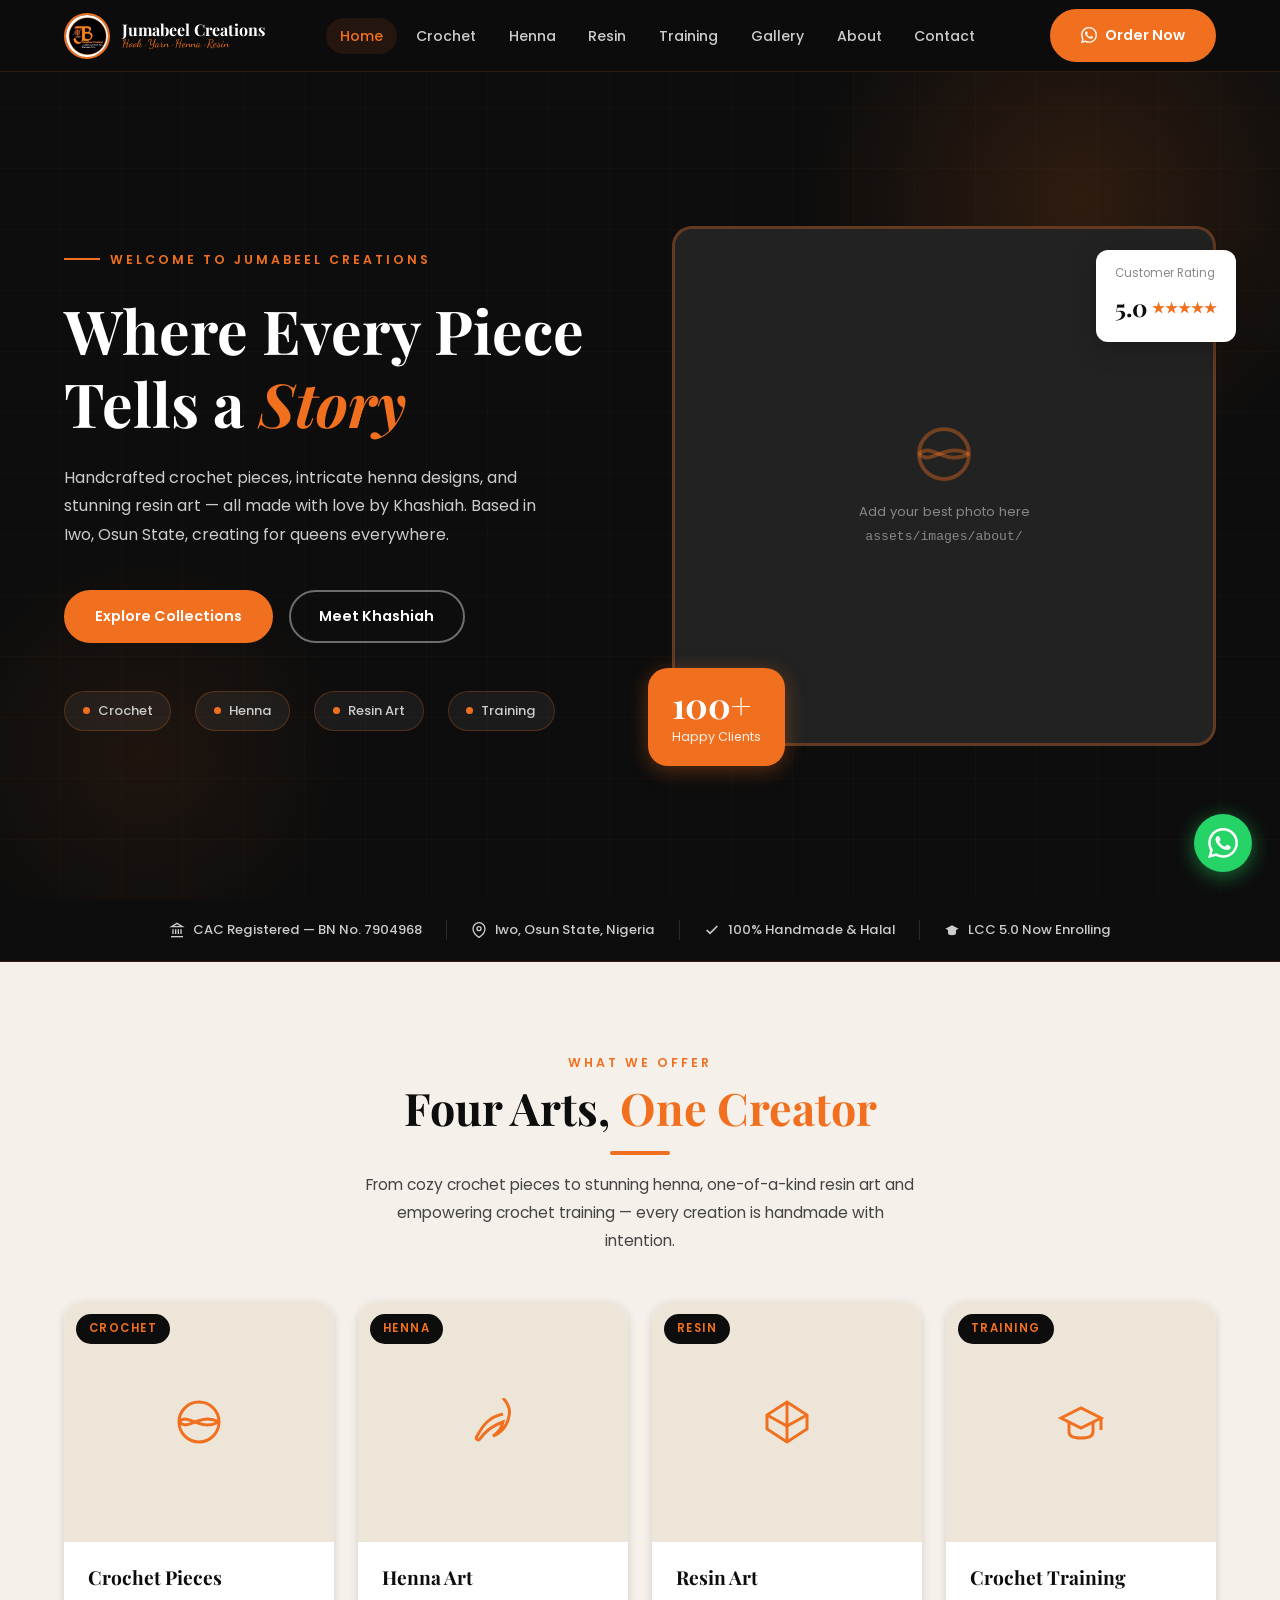
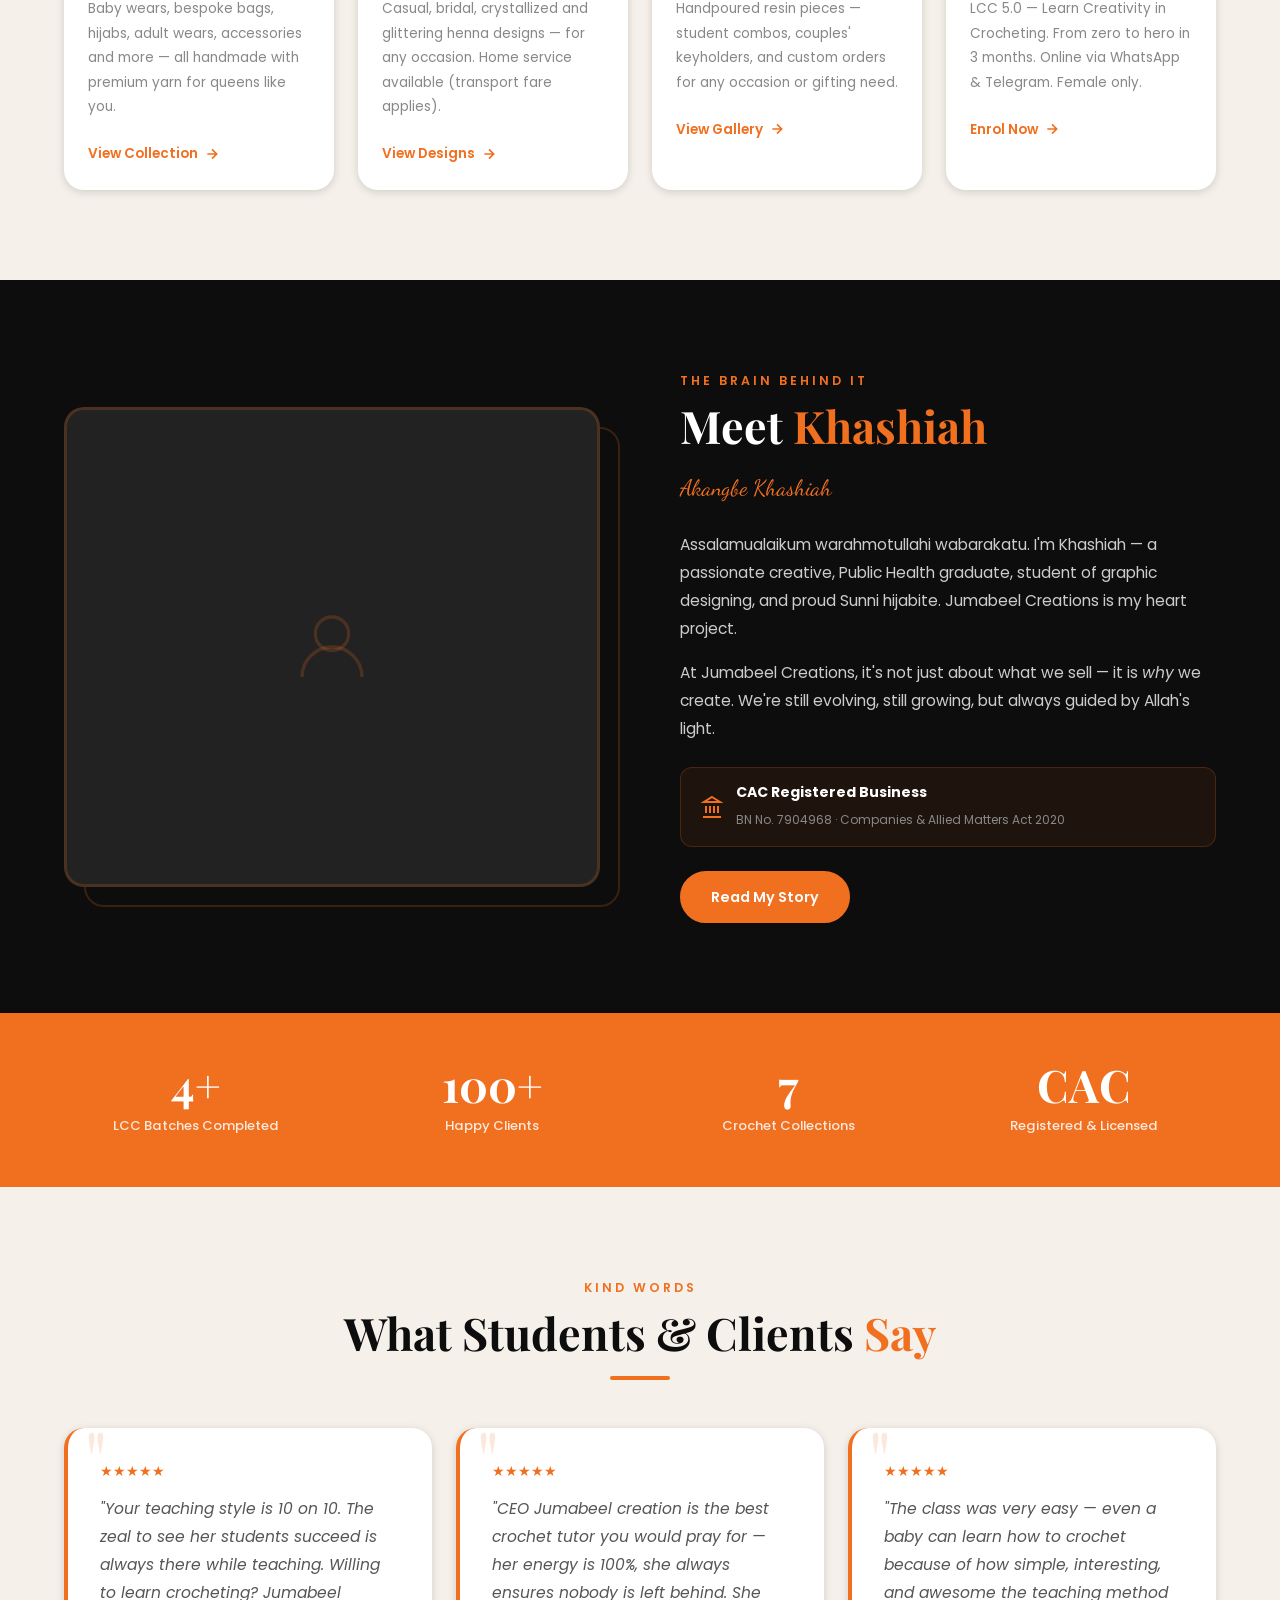
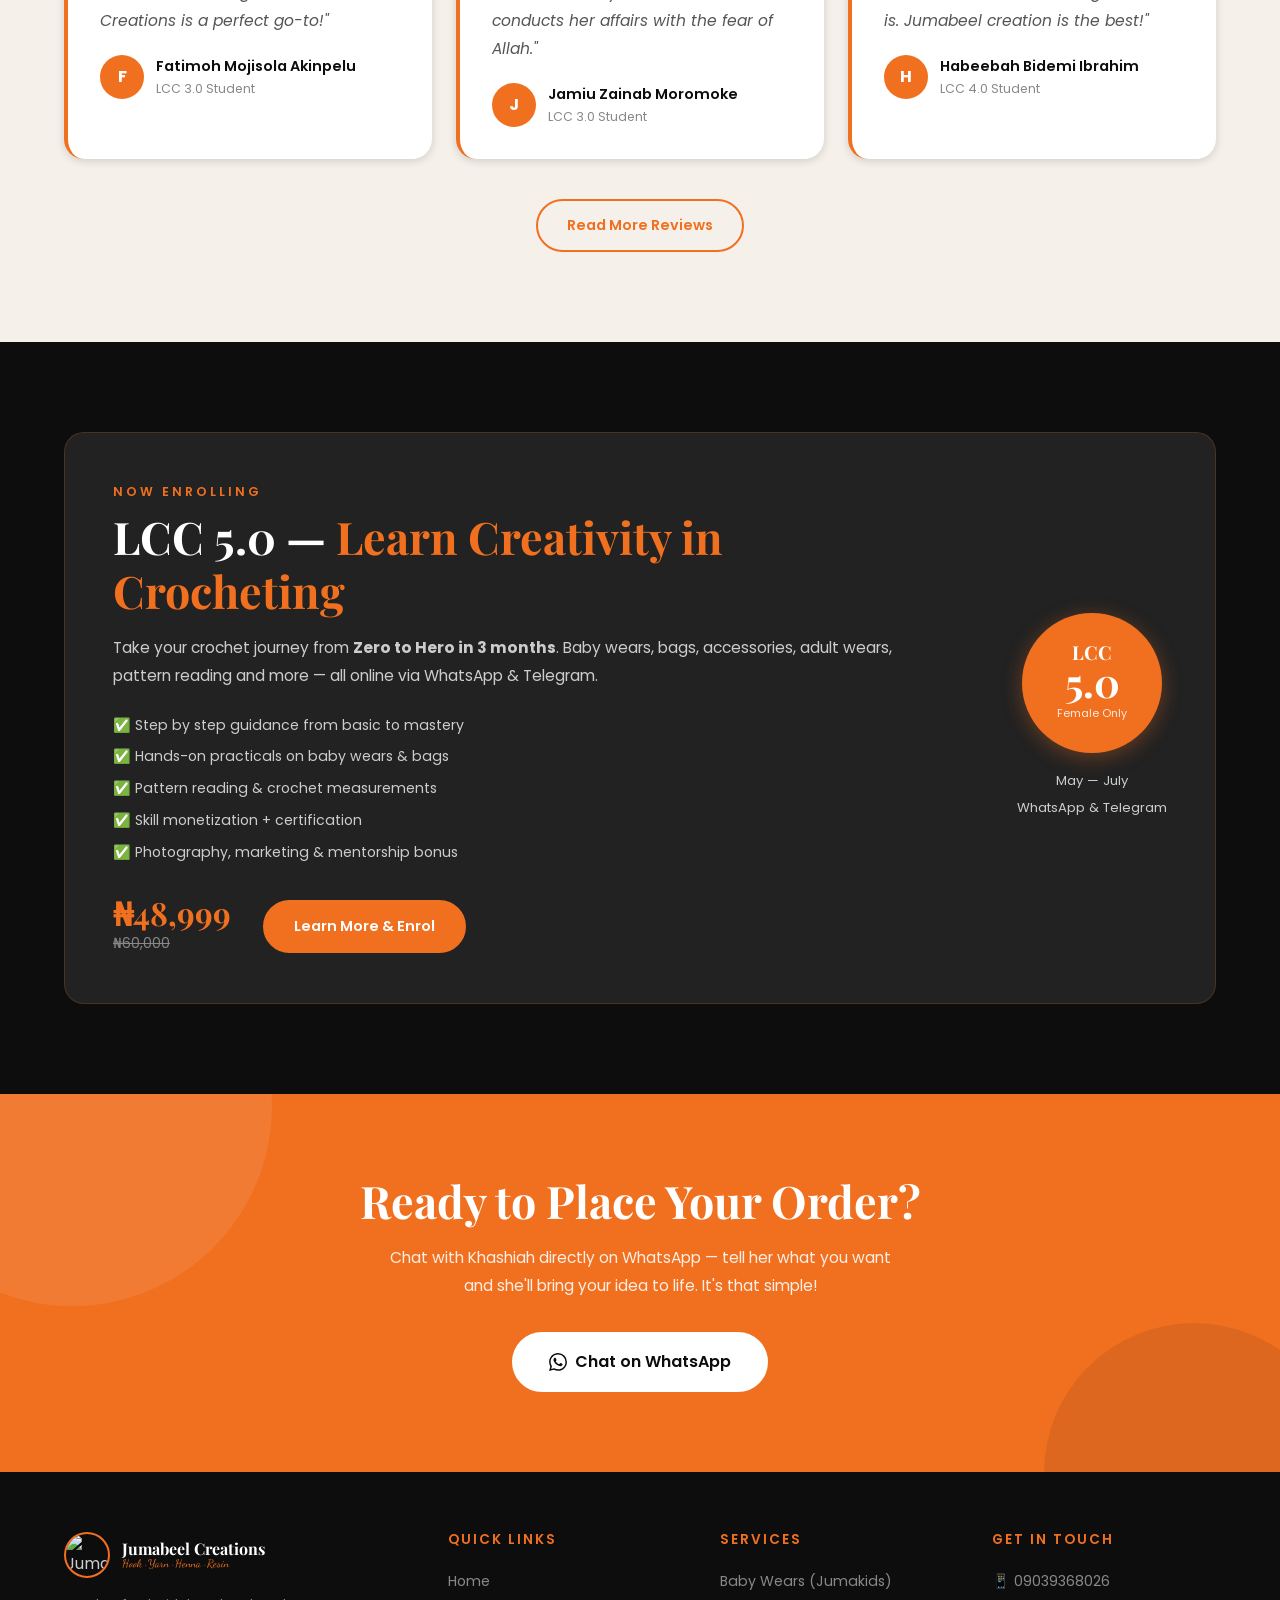
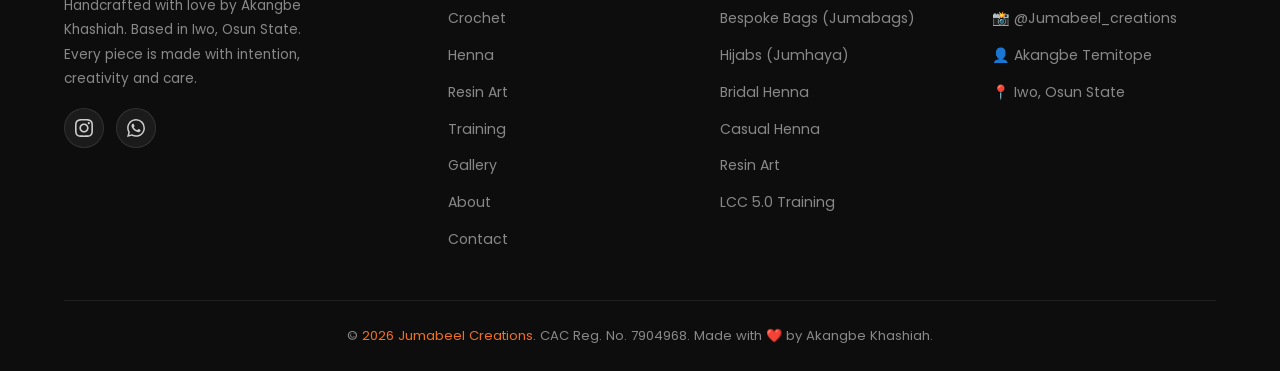
==== index.html @ 084023c6 "Add New Features" ====
<!DOCTYPE html>
<html lang="en">
<head>
  <meta charset="UTF-8" />
  <meta name="viewport" content="width=device-width, initial-scale=1.0" />
  <meta name="description" content="Jumabeel Creations — Handcrafted crochet, henna art and resin pieces by Akangbe Khashiah. Based in Iwo, Osun State. Order via WhatsApp." />
  <meta name="keywords" content="crochet Nigeria, henna Nigeria, resin art, Jumabeel Creations, handmade Nigeria, Iwo Osun" />
  <meta name="author" content="Akangbe Khashiah" />
  <meta property="og:title" content="Jumabeel Creations" />
  <meta property="og:description" content="Creativity with Hook, Yarn, Henna and Resin." />
  <meta property="og:image" content="assets/images/logo/logo.png" />
  <meta property="og:type" content="website" />
  <title>Jumabeel Creations | Hook, Yarn, Henna & Resin</title>
  <link rel="icon" type="image/png" href="assets/images/logo/logo.png" />
  <link rel="preconnect" href="https://fonts.googleapis.com" />
  <link rel="preconnect" href="https://fonts.gstatic.com" crossorigin />
  <link href="https://fonts.googleapis.com/css2?family=Playfair+Display:ital,wght@0,400;0,600;0,700;1,400&family=Poppins:wght@300;400;500;600&family=Dancing+Script:wght@600;700&display=swap" rel="stylesheet" />
  <link rel="stylesheet" href="css/style.css" />
  <link rel="stylesheet" href="css/home.css" />
</head>
<body>

  <!-- ===================== NAVBAR ===================== -->
  <nav class="navbar">
    <div class="container">
      <a href="index.html" class="nav-logo">
        <img src="assets/images/logo/jblogo.png" alt="Jumabeel Creations Logo" />
        <div class="nav-logo-text">
          <span class="brand-name">Jumabeel Creations</span>
          <span class="brand-tagline">Hook · Yarn · Henna · Resin</span>
        </div>
      </a>
      <ul class="nav-links">
        <li><a href="index.html" class="active">Home</a></li>
        <li><a href="crochet.html">Crochet</a></li>
        <li><a href="henna.html">Henna</a></li>
        <li><a href="resin.html">Resin</a></li>
        <li><a href="training.html">Training</a></li>
        <li><a href="gallery.html">Gallery</a></li>
        <li><a href="about.html">About</a></li>
        <li><a href="contact.html">Contact</a></li>
      </ul>
      <div class="nav-cta">
        <a href="contact.html" class="btn btn-primary">
          <svg width="16" height="16" viewBox="0 0 24 24" fill="currentColor"><path d="M17.472 14.382c-.297-.149-1.758-.867-2.03-.967-.273-.099-.471-.148-.67.15-.197.297-.767.966-.94 1.164-.173.199-.347.223-.644.075-.297-.15-1.255-.463-2.39-1.475-.883-.788-1.48-1.761-1.653-2.059-.173-.297-.018-.458.13-.606.134-.133.298-.347.446-.52.149-.174-.198-.298.298-.497.099-.198.05-.371-.025-.52-.075-.149-.669-1.612-.916-2.207-.242-.579-.487-.5-.669-.51-.173-.008-.371-.01-.57-.01-.198 0-.52.074-.792.372-.272.297-1.04 1.016-1.04 2.479 0 1.462 1.065 2.875 1.213 3.074.149.198 2.096 3.2 5.077 4.487.709.306 1.262.489 1.694.625.712.227 1.36.195 1.871.118.571-.085 1.758-.719 2.006-1.413.248-.694.248-1.289.173-1.413-.074-.124-.272-.198-.57-.347m-5.421 7.403h-.004a9.87 9.87 0 01-5.031-1.378l-.361-.214-3.741.982.998-3.648-.235-.374a9.86 9.86 0 01-1.51-5.26c.001-5.45 4.436-9.884 9.888-9.884 2.64 0 5.122 1.03 6.988 2.898a9.825 9.825 0 012.893 6.994c-.003 5.45-4.437 9.884-9.885 9.884m8.413-18.297A11.815 11.815 0 0012.05 0C5.495 0 .16 5.335.157 11.892c0 2.096.547 4.142 1.588 5.945L.057 24l6.305-1.654a11.882 11.882 0 005.683 1.448h.005c6.554 0 11.89-5.335 11.893-11.893a11.821 11.821 0 00-3.48-8.413z"/></svg>
          Order Now
        </a>
      </div>
      <button class="hamburger" aria-label="Toggle menu"><span></span><span></span><span></span></button>
    </div>
  </nav>

  <!-- Mobile Nav -->
  <div class="mobile-nav">
    <a href="index.html" class="active">Home</a>
    <a href="crochet.html">Crochet</a>
    <a href="henna.html">Henna</a>
    <a href="resin.html">Resin</a>
    <a href="training.html">Training</a>
    <a href="gallery.html">Gallery</a>
    <a href="about.html">About</a>
    <a href="contact.html">Contact</a>
    <a href="contact.html" class="btn btn-primary">Order Now</a>
  </div>

  <!-- ===================== HERO ===================== -->
  <section class="hero">
    <div class="hero-pattern"></div>
    <div class="container">
      <div class="hero-content">
        <div class="hero-eyebrow">
          <span class="line"></span>
          <span>Welcome to Jumabeel Creations</span>
        </div>
        <h1>Where Every Piece<br/>Tells a <span class="name-highlight">Story</span></h1>
        <p>Handcrafted crochet pieces, intricate henna designs, and stunning resin art — all made with love by Khashiah. Based in Iwo, Osun State, creating for queens everywhere.</p>
        <div class="hero-buttons">
          <a href="crochet.html" class="btn btn-primary">Explore Collections</a>
          <a href="about.html" class="btn btn-outline" style="color:#fff;border-color:rgba(255,255,255,0.4);">Meet Khashiah</a>
        </div>
        <div class="hero-services-row">
          <div class="hero-service-chip"><span class="dot"></span> Crochet</div>
          <div class="hero-service-chip"><span class="dot"></span> Henna</div>
          <div class="hero-service-chip"><span class="dot"></span> Resin Art</div>
          <div class="hero-service-chip"><span class="dot"></span> Training</div>
        </div>
      </div>
      <div class="hero-visual">
        <!-- Replace with: <img src="assets/images/about/khashiah.jpg" alt="Akangbe Khashiah" class="hero-img-main" /> -->
        <div class="hero-img-placeholder">
          <svg width="60" height="60" viewBox="0 0 24 24" fill="none" stroke="rgba(240,112,32,0.4)" stroke-width="1.5"><circle cx="12" cy="12" r="10"/><path d="M2 12c5-5 10 5 20 0"/><path d="M2 12c5 5 10-5 20 0"/></svg>
          <p>Add your best photo here<br/><code>assets/images/about/</code></p>
        </div>
        <div class="hero-badge-card">
          <div class="big-number">100+</div>
          <div class="label">Happy Clients</div>
        </div>
        <div class="hero-badge-card-2">
          <div class="rating">Customer Rating</div>
          <div class="rating-val">5.0 <span>★★★★★</span></div>
        </div>
      </div>
    </div>
  </section>

  <!-- ===================== TRUST BAR ===================== -->
  <div class="trust-bar">
    <div class="container">
      <div class="trust-items">
        <div class="trust-item">
          <svg width="16" height="16" viewBox="0 0 24 24" fill="none" stroke="currentColor" stroke-width="2"><line x1="3" y1="22" x2="21" y2="22"/><line x1="6" y1="18" x2="6" y2="11"/><line x1="10" y1="18" x2="10" y2="11"/><line x1="14" y1="18" x2="14" y2="11"/><line x1="18" y1="18" x2="18" y2="11"/><polygon points="12 2 20 7 4 7"/></svg>
          <span>CAC Registered — BN No. 7904968</span>
        </div>
        <div class="trust-divider"></div>
        <div class="trust-item">
          <svg width="16" height="16" viewBox="0 0 24 24" fill="none" stroke="currentColor" stroke-width="2"><path d="M21 10c0 7-9 13-9 13s-9-6-9-13a9 9 0 0118 0z"/><circle cx="12" cy="10" r="3"/></svg>
          <span>Iwo, Osun State, Nigeria</span>
        </div>
        <div class="trust-divider"></div>
        <div class="trust-item">
          <svg width="16" height="16" viewBox="0 0 24 24" fill="none" stroke="currentColor" stroke-width="2.5"><polyline points="20 6 9 17 4 12"/></svg>
          <span>100% Handmade & Halal</span>
        </div>
        <div class="trust-divider"></div>
        <div class="trust-item">
          <svg width="16" height="16" viewBox="0 0 24 24" fill="currentColor"><path d="M22 10v6M2 10l10-5 10 5-10 5z"/><path d="M6 12v5c0 2 2 3 6 3s6-1 6-3v-5"/></svg>
          <span>LCC 5.0 Now Enrolling</span>
        </div>
      </div>
    </div>
  </div>

  <!-- ===================== SERVICES OVERVIEW ===================== -->
  <section class="section services-section">
    <div class="container">
      <div class="section-heading centered" data-reveal>
        <span class="section-label">What We Offer</span>
        <h2>Four Arts, <span class="text-orange">One Creator</span></h2>
        <div class="divider centered"></div>
        <p>From cozy crochet pieces to stunning henna, one-of-a-kind resin art and empowering crochet training — every creation is handmade with intention.</p>
      </div>
      <div class="services-grid">

        <div class="service-card" data-reveal>
          <div class="service-card-img-wrap">
            <!-- <img src="assets/images/crochet/featured.jpg" alt="Crochet" class="service-card-img" /> -->
            <div class="service-card-img-placeholder"><svg width="48" height="48" viewBox="0 0 24 24" fill="none" stroke="#F07020" stroke-width="1.5"><circle cx="12" cy="12" r="10"/><path d="M2 12c5-5 10 5 20 0"/><path d="M2 12c5 5 10-5 20 0"/></svg></div>
            <span class="service-card-tag">Crochet</span>
          </div>
          <div class="service-card-body">
            <h3>Crochet Pieces</h3>
            <p>Baby wears, bespoke bags, hijabs, adult wears, accessories and more — all handmade with premium yarn for queens like you.</p>
            <a href="crochet.html" class="service-card-link">View Collection <svg width="16" height="16" viewBox="0 0 24 24" fill="none" stroke="currentColor" stroke-width="2.5"><path d="M5 12h14M12 5l7 7-7 7"/></svg></a>
          </div>
        </div>

        <div class="service-card" data-reveal>
          <div class="service-card-img-wrap">
            <!-- <img src="assets/images/henna/featured.jpg" alt="Henna" class="service-card-img" /> -->
            <div class="service-card-img-placeholder"><svg width="48" height="48" viewBox="0 0 24 24" fill="none" stroke="#F07020" stroke-width="1.5"><path d="M17 8C8 10 5.9 16.17 3.82 19.34a1 1 0 001.66 1.12C8 17 10.5 14.5 17 12c-.5 2.5-2 5-5 7 3-1 7-4 8-10 .5-2.5.5-5-3-9"/></svg></div>
            <span class="service-card-tag">Henna</span>
          </div>
          <div class="service-card-body">
            <h3>Henna Art</h3>
            <p>Casual, bridal, crystallized and glittering henna designs — for any occasion. Home service available (transport fare applies).</p>
            <a href="henna.html" class="service-card-link">View Designs <svg width="16" height="16" viewBox="0 0 24 24" fill="none" stroke="currentColor" stroke-width="2.5"><path d="M5 12h14M12 5l7 7-7 7"/></svg></a>
          </div>
        </div>

        <div class="service-card" data-reveal>
          <div class="service-card-img-wrap">
            <!-- <img src="assets/images/resin/featured.jpg" alt="Resin" class="service-card-img" /> -->
            <div class="service-card-img-placeholder"><svg width="48" height="48" viewBox="0 0 24 24" fill="none" stroke="#F07020" stroke-width="1.5"><polygon points="12 2 22 8.5 22 15.5 12 22 2 15.5 2 8.5 12 2"/><line x1="12" y1="22" x2="12" y2="2"/><polyline points="2 8.5 12 14 22 8.5"/></svg></div>
            <span class="service-card-tag">Resin</span>
          </div>
          <div class="service-card-body">
            <h3>Resin Art</h3>
            <p>Handpoured resin pieces — student combos, couples' keyholders, and custom orders for any occasion or gifting need.</p>
            <a href="resin.html" class="service-card-link">View Gallery <svg width="16" height="16" viewBox="0 0 24 24" fill="none" stroke="currentColor" stroke-width="2.5"><path d="M5 12h14M12 5l7 7-7 7"/></svg></a>
          </div>
        </div>

        <div class="service-card" data-reveal>
          <div class="service-card-img-wrap">
            <!-- <img src="assets/images/training/featured.jpg" alt="Training" class="service-card-img" /> -->
            <div class="service-card-img-placeholder"><svg width="48" height="48" viewBox="0 0 24 24" fill="none" stroke="#F07020" stroke-width="1.5"><path d="M22 10v6M2 10l10-5 10 5-10 5z"/><path d="M6 12v5c0 2 2 3 6 3s6-1 6-3v-5"/></svg></div>
            <span class="service-card-tag">Training</span>
          </div>
          <div class="service-card-body">
            <h3>Crochet Training</h3>
            <p>LCC 5.0 — Learn Creativity in Crocheting. From zero to hero in 3 months. Online via WhatsApp & Telegram. Female only.</p>
            <a href="training.html" class="service-card-link">Enrol Now <svg width="16" height="16" viewBox="0 0 24 24" fill="none" stroke="currentColor" stroke-width="2.5"><path d="M5 12h14M12 5l7 7-7 7"/></svg></a>
          </div>
        </div>

      </div>
    </div>
  </section>

  <!-- ===================== ABOUT TEASER ===================== -->
  <section class="section about-teaser">
    <div class="container">
      <div class="about-teaser-img-wrap" data-reveal>
        <!-- <img src="assets/images/about/khashiah.jpg" alt="Akangbe Khashiah" class="about-teaser-img" /> -->
        <div class="about-teaser-img-placeholder"><svg width="80" height="80" viewBox="0 0 24 24" fill="none" stroke="rgba(240,112,32,0.2)" stroke-width="1"><circle cx="12" cy="8" r="5"/><path d="M3 21a9 9 0 0118 0"/></svg></div>
      </div>
      <div class="about-teaser-content" data-reveal>
        <span class="section-label">The Brain Behind It</span>
        <h2>Meet <span>Khashiah</span></h2>
        <span class="accent">Akangbe Khashiah</span>
        <p>Assalamualaikum warahmotullahi wabarakatu. I'm Khashiah — a passionate creative, Public Health graduate, student of graphic designing, and proud Sunni hijabite. Jumabeel Creations is my heart project.</p>
        <p>At Jumabeel Creations, it's not just about what we sell — it is <em>why</em> we create. We're still evolving, still growing, but always guided by Allah's light.</p>
        <div class="about-cac-badge">
          <svg width="24" height="24" viewBox="0 0 24 24" fill="none" stroke="#F07020" stroke-width="2"><line x1="3" y1="22" x2="21" y2="22"/><line x1="6" y1="18" x2="6" y2="11"/><line x1="10" y1="18" x2="10" y2="11"/><line x1="14" y1="18" x2="14" y2="11"/><line x1="18" y1="18" x2="18" y2="11"/><polygon points="12 2 20 7 4 7"/></svg>
          <div>
            <strong>CAC Registered Business</strong>
            <span>BN No. 7904968 · Companies & Allied Matters Act 2020</span>
          </div>
        </div>
        <a href="about.html" class="btn btn-primary" style="margin-top:1.5rem;">Read My Story</a>
      </div>
    </div>
  </section>

  <!-- ===================== STATS STRIP ===================== -->
  <section class="stats-strip">
    <div class="container">
      <div class="stats-grid">
        <div class="stat-item" data-reveal>
          <span class="stat-big">4+</span>
          <span class="stat-desc">LCC Batches Completed</span>
        </div>
        <div class="stat-item" data-reveal>
          <span class="stat-big">100+</span>
          <span class="stat-desc">Happy Clients</span>
        </div>
        <div class="stat-item" data-reveal>
          <span class="stat-big">7</span>
          <span class="stat-desc">Crochet Collections</span>
        </div>
        <div class="stat-item" data-reveal>
          <span class="stat-big">CAC</span>
          <span class="stat-desc">Registered & Licensed</span>
        </div>
      </div>
    </div>
  </section>

  <!-- ===================== TESTIMONIALS ===================== -->
  <section class="section testimonials-section">
    <div class="container">
      <div class="section-heading centered" data-reveal>
        <span class="section-label">Kind Words</span>
        <h2>What Students & Clients <span class="text-orange">Say</span></h2>
        <div class="divider centered"></div>
      </div>
      <div class="testimonials-grid">

        <div class="testimonial-card" data-reveal>
          <div class="stars">★★★★★</div>
          <p>"Your teaching style is 10 on 10. The zeal to see her students succeed is always there while teaching. Willing to learn crocheting? Jumabeel Creations is a perfect go-to!"</p>
          <div class="testimonial-author">
            <div class="avatar">F</div>
            <div>
              <div class="name">Fatimoh Mojisola Akinpelu</div>
              <div class="location">LCC 3.0 Student</div>
            </div>
          </div>
        </div>

        <div class="testimonial-card" data-reveal>
          <div class="stars">★★★★★</div>
          <p>"CEO Jumabeel creation is the best crochet tutor you would pray for — her energy is 100%, she always ensures nobody is left behind. She conducts her affairs with the fear of Allah."</p>
          <div class="testimonial-author">
            <div class="avatar">J</div>
            <div>
              <div class="name">Jamiu Zainab Moromoke</div>
              <div class="location">LCC 3.0 Student</div>
            </div>
          </div>
        </div>

        <div class="testimonial-card" data-reveal>
          <div class="stars">★★★★★</div>
          <p>"The class was very easy — even a baby can learn how to crochet because of how simple, interesting, and awesome the teaching method is. Jumabeel creation is the best!"</p>
          <div class="testimonial-author">
            <div class="avatar">H</div>
            <div>
              <div class="name">Habeebah Bidemi Ibrahim</div>
              <div class="location">LCC 4.0 Student</div>
            </div>
          </div>
        </div>

      </div>
      <div style="text-align:center; margin-top:2.5rem;">
        <a href="training.html" class="btn btn-outline">Read More Reviews</a>
      </div>
    </div>
  </section>

  <!-- ===================== LCC ENROL TEASER ===================== -->
  <section class="section lcc-teaser">
    <div class="container">
      <div class="lcc-teaser-inner" data-reveal>
        <div class="lcc-teaser-content">
          <span class="section-label">Now Enrolling</span>
          <h2>LCC 5.0 — <span>Learn Creativity in Crocheting</span></h2>
          <p>Take your crochet journey from <strong>Zero to Hero in 3 months</strong>. Baby wears, bags, accessories, adult wears, pattern reading and more — all online via WhatsApp & Telegram.</p>
          <ul class="lcc-perks">
            <li>✅ Step by step guidance from basic to mastery</li>
            <li>✅ Hands-on practicals on baby wears & bags</li>
            <li>✅ Pattern reading & crochet measurements</li>
            <li>✅ Skill monetization + certification</li>
            <li>✅ Photography, marketing & mentorship bonus</li>
          </ul>
          <div class="lcc-price-row">
            <div class="lcc-price">
              <span class="price-current">₦48,999</span>
              <span class="price-original">₦60,000</span>
            </div>
            <a href="training.html" class="btn btn-primary">Learn More & Enrol</a>
          </div>
        </div>
        <div class="lcc-teaser-badge">
          <div class="lcc-badge-circle">
            <span class="lcc-batch">LCC</span>
            <span class="lcc-num">5.0</span>
            <span class="lcc-sub">Female Only</span>
          </div>
          <p>May — July</p>
          <p>WhatsApp & Telegram</p>
        </div>
      </div>
    </div>
  </section>

  <!-- ===================== CTA BANNER ===================== -->
  <section class="cta-banner">
    <div class="container">
      <h2>Ready to Place Your Order?</h2>
      <p>Chat with Khashiah directly on WhatsApp — tell her what you want and she'll bring your idea to life. It's that simple!</p>
      <a href="https://wa.me/2349039368026?text=Hi%20Jumabeel%20Creations!%20I'd%20like%20to%20place%20an%20order." target="_blank" class="btn btn-white">
        <svg width="18" height="18" viewBox="0 0 24 24" fill="currentColor"><path d="M17.472 14.382c-.297-.149-1.758-.867-2.03-.967-.273-.099-.471-.148-.67.15-.197.297-.767.966-.94 1.164-.173.199-.347.223-.644.075-.297-.15-1.255-.463-2.39-1.475-.883-.788-1.48-1.761-1.653-2.059-.173-.297-.018-.458.13-.606.134-.133.298-.347.446-.52.149-.174.198-.298.298-.497.099-.198.05-.371-.025-.52-.075-.149-.669-1.612-.916-2.207-.242-.579-.487-.5-.669-.51-.173-.008-.371-.01-.57-.01-.198 0-.52.074-.792.372-.272.297-1.04 1.016-1.04 2.479 0 1.462 1.065 2.875 1.213 3.074.149.198 2.096 3.2 5.077 4.487.709.306 1.262.489 1.694.625.712.227 1.36.195 1.871.118.571-.085 1.758-.719 2.006-1.413.248-.694.248-1.289.173-1.413-.074-.124-.272-.198-.57-.347m-5.421 7.403h-.004a9.87 9.87 0 01-5.031-1.378l-.361-.214-3.741.982.998-3.648-.235-.374a9.86 9.86 0 01-1.51-5.26c.001-5.45 4.436-9.884 9.888-9.884 2.64 0 5.122 1.03 6.988 2.898a9.825 9.825 0 012.893 6.994c-.003 5.45-4.437 9.884-9.885 9.884m8.413-18.297A11.815 11.815 0 0012.05 0C5.495 0 .16 5.335.157 11.892c0 2.096.547 4.142 1.588 5.945L.057 24l6.305-1.654a11.882 11.882 0 005.683 1.448h.005c6.554 0 11.89-5.335 11.893-11.893a11.821 11.821 0 00-3.48-8.413z"/></svg>
        Chat on WhatsApp
      </a>
    </div>
  </section>

  <!-- ===================== FOOTER ===================== -->
  <footer class="footer">
    <div class="container">
      <div class="footer-grid">
        <div class="footer-brand">
          <a href="index.html" class="nav-logo">
            <img src="assets/images/logo/logo.png" alt="Jumabeel Creations" />
            <div class="nav-logo-text">
              <span class="brand-name">Jumabeel Creations</span>
              <span class="brand-tagline">Hook · Yarn · Henna · Resin</span>
            </div>
          </a>
          <p>Handcrafted with love by Akangbe Khashiah. Based in Iwo, Osun State. Every piece is made with intention, creativity and care.</p>
          <div class="footer-social" style="margin-top:1rem;">
            <a href="https://instagram.com/Jumabeel_creations" class="social-icon" title="Instagram" target="_blank">
              <svg width="18" height="18" viewBox="0 0 24 24" fill="currentColor"><path d="M12 2.163c3.204 0 3.584.012 4.85.07 3.252.148 4.771 1.691 4.919 4.919.058 1.265.069 1.645.069 4.849 0 3.205-.012 3.584-.069 4.849-.149 3.225-1.664 4.771-4.919 4.919-1.266.058-1.644.07-4.85.07-3.204 0-3.584-.012-4.849-.07-3.26-.149-4.771-1.699-4.919-4.92-.058-1.265-.07-1.644-.07-4.849 0-3.204.013-3.583.07-4.849.149-3.227 1.664-4.771 4.919-4.919 1.266-.057 1.645-.069 4.849-.069zm0-2.163c-3.259 0-3.667.014-4.947.072-4.358.2-6.78 2.618-6.98 6.98-.059 1.281-.073 1.689-.073 4.948 0 3.259.014 3.668.072 4.948.2 4.358 2.618 6.78 6.98 6.98 1.281.058 1.689.072 4.948.072 3.259 0 3.668-.014 4.948-.072 4.354-.2 6.782-2.618 6.979-6.98.059-1.28.073-1.689.073-4.948 0-3.259-.014-3.667-.072-4.947-.196-4.354-2.617-6.78-6.979-6.98-1.281-.059-1.69-.073-4.949-.073zm0 5.838c-3.403 0-6.162 2.759-6.162 6.162s2.759 6.163 6.162 6.163 6.162-2.759 6.162-6.163c0-3.403-2.759-6.162-6.162-6.162zm0 10.162c-2.209 0-4-1.79-4-4 0-2.209 1.791-4 4-4s4 1.791 4 4c0 2.21-1.791 4-4 4zm6.406-11.845c-.796 0-1.441.645-1.441 1.44s.645 1.44 1.441 1.44c.795 0 1.439-.645 1.439-1.44s-.644-1.44-1.439-1.44z"/></svg>
            </a>
            <a href="https://wa.me/2349039368026" class="social-icon" title="WhatsApp" target="_blank">
              <svg width="18" height="18" viewBox="0 0 24 24" fill="currentColor"><path d="M17.472 14.382c-.297-.149-1.758-.867-2.03-.967-.273-.099-.471-.148-.67.15-.197.297-.767.966-.94 1.164-.173.199-.347.223-.644.075-.297-.15-1.255-.463-2.39-1.475-.883-.788-1.48-1.761-1.653-2.059-.173-.297-.018-.458.13-.606.134-.133.298-.347.446-.52.149-.174.198-.298.298-.497.099-.198.05-.371-.025-.52-.075-.149-.669-1.612-.916-2.207-.242-.579-.487-.5-.669-.51-.173-.008-.371-.01-.57-.01-.198 0-.52.074-.792.372-.272.297-1.04 1.016-1.04 2.479 0 1.462 1.065 2.875 1.213 3.074.149.198 2.096 3.2 5.077 4.487.709.306 1.262.489 1.694.625.712.227 1.36.195 1.871.118.571-.085 1.758-.719 2.006-1.413.248-.694.248-1.289.173-1.413-.074-.124-.272-.198-.57-.347m-5.421 7.403h-.004a9.87 9.87 0 01-5.031-1.378l-.361-.214-3.741.982.998-3.648-.235-.374a9.86 9.86 0 01-1.51-5.26c.001-5.45 4.436-9.884 9.888-9.884 2.64 0 5.122 1.03 6.988 2.898a9.825 9.825 0 012.893 6.994c-.003 5.45-4.437 9.884-9.885 9.884m8.413-18.297A11.815 11.815 0 0012.05 0C5.495 0 .16 5.335.157 11.892c0 2.096.547 4.142 1.588 5.945L.057 24l6.305-1.654a11.882 11.882 0 005.683 1.448h.005c6.554 0 11.89-5.335 11.893-11.893a11.821 11.821 0 00-3.48-8.413z"/></svg>
            </a>
          </div>
        </div>
        <div class="footer-col">
          <h4>Quick Links</h4>
          <ul>
            <li><a href="index.html">Home</a></li>
            <li><a href="crochet.html">Crochet</a></li>
            <li><a href="henna.html">Henna</a></li>
            <li><a href="resin.html">Resin Art</a></li>
            <li><a href="training.html">Training</a></li>
            <li><a href="gallery.html">Gallery</a></li>
            <li><a href="about.html">About</a></li>
            <li><a href="contact.html">Contact</a></li>
          </ul>
        </div>
        <div class="footer-col">
          <h4>Services</h4>
          <ul>
            <li><a href="crochet.html">Baby Wears (Jumakids)</a></li>
            <li><a href="crochet.html">Bespoke Bags (Jumabags)</a></li>
            <li><a href="crochet.html">Hijabs (Jumhaya)</a></li>
            <li><a href="henna.html">Bridal Henna</a></li>
            <li><a href="henna.html">Casual Henna</a></li>
            <li><a href="resin.html">Resin Art</a></li>
            <li><a href="training.html">LCC 5.0 Training</a></li>
          </ul>
        </div>
        <div class="footer-col">
          <h4>Get In Touch</h4>
          <ul>
            <li><a href="https://wa.me/2349039368026" target="_blank">📱 09039368026</a></li>
            <li><a href="https://instagram.com/Jumabeel_creations" target="_blank">📸 @Jumabeel_creations</a></li>
            <li><a href="https://facebook.com" target="_blank">👤 Akangbe Temitope</a></li>
            <li><a href="#">📍 Iwo, Osun State</a></li>
          </ul>
        </div>
      </div>
      <div class="footer-bottom">
        &copy; <span class="footer-year"></span> <span>Jumabeel Creations</span>. CAC Reg. No. 7904968. Made with ❤️ by Akangbe Khashiah.
      </div>
    </div>
  </footer>

  <div class="whatsapp-float" title="Chat with us on WhatsApp">
    <svg viewBox="0 0 24 24"><path d="M17.472 14.382c-.297-.149-1.758-.867-2.03-.967-.273-.099-.471-.148-.67.15-.197.297-.767.966-.94 1.164-.173.199-.347.223-.644.075-.297-.15-1.255-.463-2.39-1.475-.883-.788-1.48-1.761-1.653-2.059-.173-.297-.018-.458.13-.606.134-.133.298-.347.446-.52.149-.174.198-.298.298-.497.099-.198.05-.371-.025-.52-.075-.149-.669-1.612-.916-2.207-.242-.579-.487-.5-.669-.51-.173-.008-.371-.01-.57-.01-.198 0-.52.074-.792.372-.272.297-1.04 1.016-1.04 2.479 0 1.462 1.065 2.875 1.213 3.074.149.198 2.096 3.2 5.077 4.487.709.306 1.262.489 1.694.625.712.227 1.36.195 1.871.118.571-.085 1.758-.719 2.006-1.413.248-.694.248-1.289.173-1.413-.074-.124-.272-.198-.57-.347m-5.421 7.403h-.004a9.87 9.87 0 01-5.031-1.378l-.361-.214-3.741.982.998-3.648-.235-.374a9.86 9.86 0 01-1.51-5.26c.001-5.45 4.436-9.884 9.888-9.884 2.64 0 5.122 1.03 6.988 2.898a9.825 9.825 0 012.893 6.994c-.003 5.45-4.437 9.884-9.885 9.884m8.413-18.297A11.815 11.815 0 0012.05 0C5.495 0 .16 5.335.157 11.892c0 2.096.547 4.142 1.588 5.945L.057 24l6.305-1.654a11.882 11.882 0 005.683 1.448h.005c6.554 0 11.89-5.335 11.893-11.893a11.821 11.821 0 00-3.48-8.413z"/></svg>
  </div>
  <button class="scroll-top" title="Back to top">&#8679;</button>
  <script src="js/main.js"></script>
</body>
</html>
---- css/style.css ----
/* ============================================
   JUMABEEL CREATIONS — Global Stylesheet
   style.css
   Colors: Orange #F07020 | Black #0D0D0D | White #FFFFFF | Cream #F5F0EA
   Fonts: Playfair Display | Poppins | Dancing Script
============================================ */

/* ---------- Google Fonts Import ---------- */
@import url('https://fonts.googleapis.com/css2?family=Playfair+Display:ital,wght@0,400;0,600;0,700;1,400&family=Poppins:wght@300;400;500;600&family=Dancing+Script:wght@600;700&display=swap');

/* ---------- CSS Variables (Brand Tokens) ---------- */
:root {
  --orange:       #F07020;
  --orange-dark:  #C85A10;
  --orange-light: #FF9050;
  --black:        #0D0D0D;
  --black-soft:   #1A1A1A;
  --black-card:   #222222;
  --white:        #FFFFFF;
  --cream:        #F5F0EA;
  --cream-dark:   #EDE5D8;
  --gray:         #888888;
  --gray-light:   #CCCCCC;

  --font-heading:  'Playfair Display', Georgia, serif;
  --font-body:     'Poppins', sans-serif;
  --font-accent:   'Dancing Script', cursive;

  --radius:        12px;
  --radius-lg:     20px;
  --radius-full:   999px;

  --shadow-sm:     0 2px 8px rgba(0,0,0,0.15);
  --shadow-md:     0 6px 24px rgba(0,0,0,0.25);
  --shadow-orange: 0 4px 20px rgba(240,112,32,0.35);

  --transition:    all 0.3s ease;
  --nav-height:    72px;
}

/* ---------- Reset & Base ---------- */
*, *::before, *::after {
  margin: 0;
  padding: 0;
  box-sizing: border-box;
}

html {
  scroll-behavior: smooth;
  font-size: 16px;
}

body {
  font-family: var(--font-body);
  background-color: var(--cream);
  color: var(--black);
  line-height: 1.7;
  overflow-x: hidden;
}

img {
  max-width: 100%;
  display: block;
}

a {
  text-decoration: none;
  color: inherit;
  transition: var(--transition);
}

ul { list-style: none; }

/* ---------- Typography ---------- */
h1, h2, h3, h4 {
  font-family: var(--font-heading);
  line-height: 1.2;
  color: var(--black);
}

h1 { font-size: clamp(2.2rem, 5vw, 3.8rem); }
h2 { font-size: clamp(1.8rem, 3.5vw, 2.8rem); }
h3 { font-size: clamp(1.2rem, 2.5vw, 1.6rem); }
h4 { font-size: 1.1rem; }

p {
  font-size: 0.97rem;
  color: #444;
  line-height: 1.8;
}

.accent-text {
  font-family: var(--font-accent);
  color: var(--orange);
}

.section-label {
  font-family: var(--font-body);
  font-size: 0.78rem;
  font-weight: 600;
  letter-spacing: 3px;
  text-transform: uppercase;
  color: var(--orange);
  margin-bottom: 0.5rem;
  display: block;
}

/* ---------- Layout Utilities ---------- */
.container {
  width: 90%;
  max-width: 1200px;
  margin: 0 auto;
}

.section {
  padding: 90px 0;
}

.section-dark {
  background-color: var(--black);
  color: var(--white);
}

.section-dark h2,
.section-dark h3,
.section-dark p {
  color: var(--white);
}

.section-dark p {
  color: var(--gray-light);
}

.section-cream {
  background-color: var(--cream);
}

.section-white {
  background-color: var(--white);
}

.text-center { text-align: center; }
.text-orange { color: var(--orange); }

.grid-2 {
  display: grid;
  grid-template-columns: repeat(2, 1fr);
  gap: 2rem;
}

.grid-3 {
  display: grid;
  grid-template-columns: repeat(3, 1fr);
  gap: 2rem;
}

.grid-4 {
  display: grid;
  grid-template-columns: repeat(4, 1fr);
  gap: 1.5rem;
}

.flex {
  display: flex;
  align-items: center;
}

.flex-between {
  display: flex;
  align-items: center;
  justify-content: space-between;
}

.gap-1 { gap: 1rem; }
.gap-2 { gap: 2rem; }

/* ---------- Buttons ---------- */
.btn {
  display: inline-flex;
  align-items: center;
  gap: 0.5rem;
  padding: 0.75rem 1.8rem;
  border-radius: var(--radius-full);
  font-family: var(--font-body);
  font-size: 0.9rem;
  font-weight: 600;
  cursor: pointer;
  border: 2px solid transparent;
  transition: var(--transition);
  white-space: nowrap;
}

.btn-primary {
  background-color: var(--orange);
  color: var(--white);
  border-color: var(--orange);
}

.btn-primary:hover {
  background-color: var(--orange-dark);
  border-color: var(--orange-dark);
  box-shadow: var(--shadow-orange);
  transform: translateY(-2px);
}

.btn-outline {
  background-color: transparent;
  color: var(--orange);
  border-color: var(--orange);
}

.btn-outline:hover {
  background-color: var(--orange);
  color: var(--white);
  transform: translateY(-2px);
}

.btn-white {
  background-color: var(--white);
  color: var(--black);
  border-color: var(--white);
}

.btn-white:hover {
  background-color: var(--orange);
  color: var(--white);
  border-color: var(--orange);
  transform: translateY(-2px);
}

.btn-whatsapp {
  background-color: #25D366;
  color: var(--white);
  border-color: #25D366;
}

.btn-whatsapp:hover {
  background-color: #1ebe5d;
  transform: translateY(-2px);
  box-shadow: 0 4px 16px rgba(37,211,102,0.4);
}

/* ---------- Section Heading Block ---------- */
.section-heading {
  margin-bottom: 3rem;
}

.section-heading.centered {
  text-align: center;
}

.section-heading h2 span {
  color: var(--orange);
}

.section-heading p {
  margin-top: 0.75rem;
  max-width: 560px;
}

.section-heading.centered p {
  margin: 0.75rem auto 0;
}

/* ---------- Divider ---------- */
.divider {
  width: 60px;
  height: 4px;
  background: var(--orange);
  border-radius: var(--radius-full);
  margin: 1rem 0;
}

.divider.centered {
  margin: 1rem auto;
}

/* ---------- Cards ---------- */
.card {
  background: var(--white);
  border-radius: var(--radius-lg);
  overflow: hidden;
  box-shadow: var(--shadow-sm);
  transition: var(--transition);
}

.card:hover {
  transform: translateY(-6px);
  box-shadow: var(--shadow-md);
}

.card-dark {
  background: var(--black-card);
  color: var(--white);
}

.card-img {
  width: 100%;
  height: 260px;
  object-fit: cover;
  transition: var(--transition);
}

.card:hover .card-img {
  transform: scale(1.04);
}

.card-img-wrap {
  overflow: hidden;
}

.card-body {
  padding: 1.25rem 1.5rem 1.5rem;
}

.card-body h3 {
  margin-bottom: 0.4rem;
  font-size: 1.1rem;
}

.card-body p {
  font-size: 0.85rem;
  color: var(--gray);
  margin-bottom: 1rem;
}

.card-price {
  font-family: var(--font-body);
  font-weight: 700;
  color: var(--orange);
  font-size: 1rem;
  margin-bottom: 1rem;
  display: block;
}

/* ---------- NAVBAR ---------- */
.navbar {
  position: fixed;
  top: 0;
  left: 0;
  right: 0;
  z-index: 1000;
  height: var(--nav-height);
  background: rgba(13, 13, 13, 0.96);
  backdrop-filter: blur(12px);
  -webkit-backdrop-filter: blur(12px);
  border-bottom: 1px solid rgba(240,112,32,0.15);
  transition: var(--transition);
}

.navbar .container {
  height: 100%;
  display: flex;
  align-items: center;
  justify-content: space-between;
}

.nav-logo {
  display: flex;
  align-items: center;
  gap: 0.75rem;
}

.nav-logo img {
  height: 46px;
  width: 46px;
  border-radius: 50%;
  object-fit: cover;
  border: 2px solid var(--orange);
}

.nav-logo-text {
  display: flex;
  flex-direction: column;
  line-height: 1.1;
}

.nav-logo-text .brand-name {
  font-family: var(--font-heading);
  font-size: 1rem;
  font-weight: 700;
  color: var(--white);
}

.nav-logo-text .brand-tagline {
  font-family: var(--font-accent);
  font-size: 0.7rem;
  color: var(--orange);
}

.nav-links {
  display: flex;
  align-items: center;
  gap: 0.25rem;
}

.nav-links a {
  color: var(--gray-light);
  font-size: 0.88rem;
  font-weight: 500;
  padding: 0.5rem 0.9rem;
  border-radius: var(--radius-full);
  transition: var(--transition);
  position: relative;
}

.nav-links a:hover,
.nav-links a.active {
  color: var(--orange);
  background: rgba(240,112,32,0.1);
}

.nav-cta {
  display: flex;
  align-items: center;
  gap: 0.75rem;
}

/* Hamburger */
.hamburger {
  display: none;
  flex-direction: column;
  justify-content: center;
  gap: 5px;
  cursor: pointer;
  padding: 8px;
  border: none;
  background: none;
}

.hamburger span {
  display: block;
  width: 24px;
  height: 2px;
  background: var(--white);
  border-radius: 2px;
  transition: var(--transition);
}

.hamburger.open span:nth-child(1) {
  transform: translateY(7px) rotate(45deg);
}
.hamburger.open span:nth-child(2) {
  opacity: 0;
}
.hamburger.open span:nth-child(3) {
  transform: translateY(-7px) rotate(-45deg);
}

/* Mobile Nav */
.mobile-nav {
  display: none;
  position: fixed;
  top: var(--nav-height);
  left: 0;
  right: 0;
  background: var(--black);
  border-bottom: 2px solid var(--orange);
  padding: 1.5rem;
  z-index: 999;
  flex-direction: column;
  gap: 0.5rem;
  animation: slideDown 0.3s ease;
}

.mobile-nav.open {
  display: flex;
}

.mobile-nav a {
  color: var(--gray-light);
  font-size: 1rem;
  font-weight: 500;
  padding: 0.75rem 1rem;
  border-radius: var(--radius);
  transition: var(--transition);
}

.mobile-nav a:hover,
.mobile-nav a.active {
  color: var(--orange);
  background: rgba(240,112,32,0.1);
}

.mobile-nav .btn {
  margin-top: 0.5rem;
  justify-content: center;
  width: 100%;
}

@keyframes slideDown {
  from { opacity: 0; transform: translateY(-10px); }
  to   { opacity: 1; transform: translateY(0); }
}

/* ---------- FOOTER ---------- */
.footer {
  background-color: var(--black);
  color: var(--gray-light);
  padding: 60px 0 0;
}

.footer-grid {
  display: grid;
  grid-template-columns: 1.5fr 1fr 1fr 1fr;
  gap: 3rem;
  padding-bottom: 3rem;
  border-bottom: 1px solid rgba(255,255,255,0.08);
}

.footer-brand .nav-logo {
  margin-bottom: 1rem;
}

.footer-brand p {
  font-size: 0.85rem;
  color: var(--gray);
  line-height: 1.8;
  max-width: 260px;
}

.footer-col h4 {
  font-family: var(--font-body);
  font-size: 0.85rem;
  font-weight: 600;
  letter-spacing: 2px;
  text-transform: uppercase;
  color: var(--orange);
  margin-bottom: 1.2rem;
}

.footer-col ul {
  display: flex;
  flex-direction: column;
  gap: 0.6rem;
}

.footer-col ul a {
  color: var(--gray);
  font-size: 0.88rem;
  transition: var(--transition);
}

.footer-col ul a:hover {
  color: var(--orange);
  padding-left: 4px;
}

.footer-social {
  display: flex;
  gap: 0.75rem;
  margin-top: 0.5rem;
}

.social-icon {
  width: 40px;
  height: 40px;
  border-radius: 50%;
  background: rgba(255,255,255,0.06);
  border: 1px solid rgba(255,255,255,0.1);
  display: flex;
  align-items: center;
  justify-content: center;
  font-size: 1rem;
  color: var(--gray-light);
  transition: var(--transition);
  cursor: pointer;
}

.social-icon:hover {
  background: var(--orange);
  border-color: var(--orange);
  color: var(--white);
  transform: translateY(-3px);
}

.footer-bottom {
  padding: 1.5rem 0;
  text-align: center;
  font-size: 0.82rem;
  color: var(--gray);
}

.footer-bottom span {
  color: var(--orange);
}

/* ---------- Page Hero (reused across pages) ---------- */
.page-hero {
  background: var(--black);
  padding: 140px 0 80px;
  text-align: center;
  position: relative;
  overflow: hidden;
}

.page-hero::before {
  content: '';
  position: absolute;
  top: -40%;
  left: -10%;
  width: 500px;
  height: 500px;
  background: radial-gradient(circle, rgba(240,112,32,0.12) 0%, transparent 70%);
  pointer-events: none;
}

.page-hero::after {
  content: '';
  position: absolute;
  bottom: -20%;
  right: -5%;
  width: 350px;
  height: 350px;
  background: radial-gradient(circle, rgba(240,112,32,0.08) 0%, transparent 70%);
  pointer-events: none;
}

.page-hero h1 {
  color: var(--white);
}

.page-hero h1 span {
  color: var(--orange);
}

.page-hero p {
  color: var(--gray-light);
  max-width: 520px;
  margin: 1rem auto 0;
}

/* ---------- Floating WhatsApp Button ---------- */
.whatsapp-float {
  position: fixed;
  bottom: 28px;
  right: 28px;
  z-index: 998;
  width: 58px;
  height: 58px;
  background: #25D366;
  border-radius: 50%;
  display: flex;
  align-items: center;
  justify-content: center;
  box-shadow: 0 4px 20px rgba(37,211,102,0.5);
  cursor: pointer;
  transition: var(--transition);
  animation: pulse-green 2.5s infinite;
}

.whatsapp-float:hover {
  transform: scale(1.1);
  box-shadow: 0 6px 28px rgba(37,211,102,0.65);
}

.whatsapp-float svg {
  width: 30px;
  height: 30px;
  fill: white;
}

@keyframes pulse-green {
  0%, 100% { box-shadow: 0 4px 20px rgba(37,211,102,0.5); }
  50%       { box-shadow: 0 4px 32px rgba(37,211,102,0.8); }
}

/* ---------- Scroll to Top ---------- */
.scroll-top {
  position: fixed;
  bottom: 28px;
  left: 28px;
  z-index: 998;
  width: 44px;
  height: 44px;
  background: var(--orange);
  border-radius: 50%;
  display: none;
  align-items: center;
  justify-content: center;
  cursor: pointer;
  transition: var(--transition);
  box-shadow: var(--shadow-orange);
  border: none;
  color: white;
  font-size: 1.2rem;
}

.scroll-top.visible {
  display: flex;
}

.scroll-top:hover {
  background: var(--orange-dark);
  transform: translateY(-3px);
}

/* ---------- Badge ---------- */
.badge {
  display: inline-block;
  padding: 0.25rem 0.8rem;
  border-radius: var(--radius-full);
  font-size: 0.72rem;
  font-weight: 600;
  letter-spacing: 1px;
  text-transform: uppercase;
}

.badge-orange {
  background: rgba(240,112,32,0.15);
  color: var(--orange);
}

.badge-black {
  background: var(--black);
  color: var(--white);
}

/* ---------- Filter Tabs ---------- */
.filter-tabs {
  display: flex;
  flex-wrap: wrap;
  gap: 0.6rem;
  margin-bottom: 2.5rem;
  justify-content: center;
}

.filter-tab {
  padding: 0.5rem 1.4rem;
  border-radius: var(--radius-full);
  border: 2px solid var(--gray-light);
  background: transparent;
  font-family: var(--font-body);
  font-size: 0.85rem;
  font-weight: 500;
  color: var(--gray);
  cursor: pointer;
  transition: var(--transition);
}

.filter-tab:hover,
.filter-tab.active {
  border-color: var(--orange);
  background: var(--orange);
  color: var(--white);
}

/* ---------- Testimonial Card ---------- */
.testimonial-card {
  background: var(--white);
  border-radius: var(--radius-lg);
  padding: 2rem;
  box-shadow: var(--shadow-sm);
  position: relative;
  border-left: 4px solid var(--orange);
}

.testimonial-card::before {
  content: '"';
  font-family: var(--font-heading);
  font-size: 5rem;
  color: var(--orange);
  opacity: 0.15;
  position: absolute;
  top: -10px;
  left: 16px;
  line-height: 1;
}

.testimonial-card p {
  font-style: italic;
  color: #555;
  margin-bottom: 1.2rem;
  line-height: 1.8;
}

.testimonial-author {
  display: flex;
  align-items: center;
  gap: 0.75rem;
}

.testimonial-author .avatar {
  width: 44px;
  height: 44px;
  border-radius: 50%;
  background: var(--orange);
  display: flex;
  align-items: center;
  justify-content: center;
  font-weight: 700;
  color: white;
  font-size: 1rem;
  flex-shrink: 0;
}

.testimonial-author .name {
  font-weight: 600;
  font-size: 0.9rem;
  color: var(--black);
}

.testimonial-author .location {
  font-size: 0.78rem;
  color: var(--gray);
}

/* ---------- Stars ---------- */
.stars {
  color: var(--orange);
  font-size: 0.85rem;
  margin-bottom: 0.75rem;
}

/* ---------- Animations ---------- */
@keyframes fadeUp {
  from { opacity: 0; transform: translateY(30px); }
  to   { opacity: 1; transform: translateY(0); }
}

@keyframes fadeIn {
  from { opacity: 0; }
  to   { opacity: 1; }
}

@keyframes scaleIn {
  from { opacity: 0; transform: scale(0.92); }
  to   { opacity: 1; transform: scale(1); }
}

.animate-fadeup {
  animation: fadeUp 0.7s ease both;
}

.animate-fadein {
  animation: fadeIn 0.6s ease both;
}

/* ---------- Responsive ---------- */
@media (max-width: 1024px) {
  .grid-4 {
    grid-template-columns: repeat(2, 1fr);
  }

  .footer-grid {
    grid-template-columns: 1fr 1fr;
    gap: 2rem;
  }
}

@media (max-width: 768px) {
  .section {
    padding: 60px 0;
  }

  .grid-2,
  .grid-3 {
    grid-template-columns: 1fr;
  }

  .grid-4 {
    grid-template-columns: repeat(2, 1fr);
  }

  .nav-links,
  .nav-cta {
    display: none;
  }

  .hamburger {
    display: flex;
  }

  .footer-grid {
    grid-template-columns: 1fr;
    gap: 2rem;
  }

  .footer-brand p {
    max-width: 100%;
  }
}

@media (max-width: 480px) {
  .grid-4 {
    grid-template-columns: 1fr;
  }

  .container {
    width: 94%;
  }

  .btn {
    padding: 0.65rem 1.4rem;
    font-size: 0.85rem;
  }

  .whatsapp-float {
    bottom: 20px;
    right: 20px;
    width: 50px;
    height: 50px;
  }
}

/* ============================================
   GLOBAL FIX: btn-order button — consistent everywhere
============================================ */
.btn-order {
  display: inline-flex !important;
  align-items: center !important;
  gap: 0.45rem !important;
  padding: 0.65rem 1.4rem !important;
  background: var(--orange) !important;
  color: var(--white) !important;
  border-radius: var(--radius-full) !important;
  font-family: var(--font-body) !important;
  font-size: 0.85rem !important;
  font-weight: 600 !important;
  border: none !important;
  cursor: pointer !important;
  transition: var(--transition) !important;
  white-space: nowrap !important;
  justify-content: center !important;
  text-decoration: none !important;
}
.btn-order:hover {
  background: var(--orange-dark) !important;
  transform: translateY(-2px) !important;
  box-shadow: var(--shadow-orange) !important;
}
.btn-order svg,
.btn-order img {
  width: 14px !important;
  height: 14px !important;
  fill: white !important;
  flex-shrink: 0 !important;
  display: inline-block !important;
}
/* Full width variant inside price cards */
.price-card .btn-order {
  width: 100% !important;
  margin-top: 1.2rem !important;
}
---- css/home.css ----
/* ============================================
   JUMABEEL CREATIONS — Home Page Styles
   home.css
============================================ */

/* ---------- HERO SECTION ---------- */
.hero {
  min-height: 100vh;
  background-color: var(--black);
  display: flex;
  align-items: center;
  position: relative;
  overflow: hidden;
  padding-top: var(--nav-height);
}

/* Decorative background blobs */
.hero::before {
  content: '';
  position: absolute;
  top: -100px;
  right: -100px;
  width: 600px;
  height: 600px;
  background: radial-gradient(circle, rgba(240,112,32,0.15) 0%, transparent 65%);
  pointer-events: none;
}

.hero::after {
  content: '';
  position: absolute;
  bottom: -80px;
  left: -80px;
  width: 450px;
  height: 450px;
  background: radial-gradient(circle, rgba(240,112,32,0.08) 0%, transparent 65%);
  pointer-events: none;
}

/* Decorative pattern grid */
.hero-pattern {
  position: absolute;
  inset: 0;
  background-image:
    repeating-linear-gradient(
      0deg,
      transparent,
      transparent 60px,
      rgba(240,112,32,0.03) 60px,
      rgba(240,112,32,0.03) 61px
    ),
    repeating-linear-gradient(
      90deg,
      transparent,
      transparent 60px,
      rgba(240,112,32,0.03) 60px,
      rgba(240,112,32,0.03) 61px
    );
  pointer-events: none;
}

.hero .container {
  display: grid;
  grid-template-columns: 1fr 1fr;
  gap: 4rem;
  align-items: center;
  position: relative;
  z-index: 1;
  padding: 80px 0;
}

/* Hero Text Side */
.hero-content {
  animation: fadeUp 0.9s ease both;
}

.hero-eyebrow {
  display: inline-flex;
  align-items: center;
  gap: 0.6rem;
  margin-bottom: 1.5rem;
}

.hero-eyebrow .line {
  width: 36px;
  height: 2px;
  background: var(--orange);
}

.hero-eyebrow span {
  font-size: 0.78rem;
  font-weight: 600;
  letter-spacing: 3px;
  text-transform: uppercase;
  color: var(--orange);
}

.hero-content h1 {
  color: var(--white);
  margin-bottom: 1.5rem;
}

.hero-content h1 .name-highlight {
  color: var(--orange);
  font-style: italic;
}

.hero-content p {
  color: var(--gray-light);
  font-size: 1rem;
  max-width: 480px;
  margin-bottom: 2.5rem;
}

.hero-buttons {
  display: flex;
  flex-wrap: wrap;
  gap: 1rem;
  margin-bottom: 3rem;
}

.hero-services-row {
  display: flex;
  gap: 1.5rem;
  flex-wrap: wrap;
}

.hero-service-chip {
  display: flex;
  align-items: center;
  gap: 0.5rem;
  padding: 0.5rem 1.1rem;
  border-radius: var(--radius-full);
  background: rgba(255,255,255,0.06);
  border: 1px solid rgba(240,112,32,0.25);
  color: var(--gray-light);
  font-size: 0.82rem;
  font-weight: 500;
}

.hero-service-chip .dot {
  width: 7px;
  height: 7px;
  border-radius: 50%;
  background: var(--orange);
}

/* Hero Visual Side */
.hero-visual {
  position: relative;
  animation: fadeUp 0.9s ease 0.2s both;
}

.hero-img-main {
  width: 100%;
  height: 520px;
  object-fit: cover;
  border-radius: var(--radius-lg);
  border: 3px solid rgba(240,112,32,0.3);
}

.hero-img-placeholder {
  width: 100%;
  height: 520px;
  border-radius: var(--radius-lg);
  border: 3px solid rgba(240,112,32,0.3);
  background: var(--black-card);
  display: flex;
  flex-direction: column;
  align-items: center;
  justify-content: center;
  gap: 1rem;
  color: var(--gray);
  font-size: 0.9rem;
}

.hero-img-placeholder .placeholder-icon {
  font-size: 3rem;
  opacity: 0.4;
}

.hero-img-placeholder p {
  color: var(--gray);
  text-align: center;
  font-size: 0.82rem;
}

/* Floating card on hero image */
.hero-badge-card {
  position: absolute;
  bottom: -20px;
  left: -24px;
  background: var(--orange);
  border-radius: var(--radius-lg);
  padding: 1.2rem 1.5rem;
  color: white;
  box-shadow: var(--shadow-orange);
  animation: fadeUp 0.9s ease 0.5s both;
}

.hero-badge-card .big-number {
  font-family: var(--font-heading);
  font-size: 2.2rem;
  font-weight: 700;
  line-height: 1;
}

.hero-badge-card .label {
  font-size: 0.78rem;
  opacity: 0.9;
  margin-top: 0.2rem;
}

.hero-badge-card-2 {
  position: absolute;
  top: 24px;
  right: -20px;
  background: var(--white);
  border-radius: var(--radius);
  padding: 0.9rem 1.2rem;
  box-shadow: var(--shadow-md);
  animation: fadeUp 0.9s ease 0.4s both;
}

.hero-badge-card-2 .rating {
  font-size: 0.72rem;
  color: var(--gray);
  margin-bottom: 0.2rem;
}

.hero-badge-card-2 .rating-val {
  font-family: var(--font-heading);
  font-size: 1.5rem;
  font-weight: 700;
  color: var(--black);
  display: flex;
  align-items: center;
  gap: 0.3rem;
}

.hero-badge-card-2 .rating-val span {
  color: var(--orange);
  font-size: 0.9rem;
}

/* ---------- SERVICES OVERVIEW ---------- */
.services-section {
  background: var(--cream);
}

.services-grid {
  display: grid;
  grid-template-columns: repeat(3, 1fr);
  gap: 2rem;
}

.service-card {
  background: var(--white);
  border-radius: var(--radius-lg);
  overflow: hidden;
  box-shadow: var(--shadow-sm);
  transition: var(--transition);
  position: relative;
}

.service-card:hover {
  transform: translateY(-8px);
  box-shadow: var(--shadow-md);
}

.service-card-img {
  width: 100%;
  height: 240px;
  object-fit: cover;
  transition: var(--transition);
}

.service-card:hover .service-card-img {
  transform: scale(1.05);
}

.service-card-img-wrap {
  overflow: hidden;
  position: relative;
}

.service-card-tag {
  position: absolute;
  top: 12px;
  left: 12px;
  background: var(--black);
  color: var(--orange);
  font-size: 0.72rem;
  font-weight: 600;
  letter-spacing: 1.5px;
  text-transform: uppercase;
  padding: 0.3rem 0.8rem;
  border-radius: var(--radius-full);
}

.service-card-img-placeholder {
  width: 100%;
  height: 240px;
  background: var(--cream-dark);
  display: flex;
  align-items: center;
  justify-content: center;
  font-size: 3.5rem;
}

.service-card-body {
  padding: 1.5rem;
}

.service-card-body h3 {
  margin-bottom: 0.5rem;
  font-size: 1.2rem;
}

.service-card-body p {
  font-size: 0.85rem;
  color: var(--gray);
  margin-bottom: 1.2rem;
}

.service-card-link {
  display: inline-flex;
  align-items: center;
  gap: 0.4rem;
  color: var(--orange);
  font-size: 0.85rem;
  font-weight: 600;
  transition: var(--transition);
}

.service-card-link:hover {
  gap: 0.7rem;
}

/* ---------- ABOUT TEASER ---------- */
.about-teaser {
  background: var(--black);
}

.about-teaser .container {
  display: grid;
  grid-template-columns: 1fr 1fr;
  gap: 5rem;
  align-items: center;
}

.about-teaser-img-wrap {
  position: relative;
}

.about-teaser-img {
  width: 100%;
  height: 480px;
  object-fit: cover;
  border-radius: var(--radius-lg);
  border: 3px solid rgba(240,112,32,0.3);
}

.about-teaser-img-placeholder {
  width: 100%;
  height: 480px;
  background: var(--black-card);
  border-radius: var(--radius-lg);
  border: 3px solid rgba(240,112,32,0.2);
  display: flex;
  align-items: center;
  justify-content: center;
  font-size: 4rem;
  color: rgba(255,255,255,0.1);
}

/* Decorative frame */
.about-teaser-img-wrap::before {
  content: '';
  position: absolute;
  top: 20px;
  left: 20px;
  right: -20px;
  bottom: -20px;
  border: 2px solid rgba(240,112,32,0.2);
  border-radius: var(--radius-lg);
  z-index: 0;
}

.about-teaser-img,
.about-teaser-img-placeholder {
  position: relative;
  z-index: 1;
}

.about-teaser-content h2 {
  color: var(--white);
  margin-bottom: 1rem;
}

.about-teaser-content h2 span {
  color: var(--orange);
}

.about-teaser-content .accent {
  font-family: var(--font-accent);
  font-size: 1.4rem;
  color: var(--orange);
  display: block;
  margin-bottom: 1.5rem;
}

.about-teaser-content p {
  color: var(--gray-light);
  margin-bottom: 1rem;
}

.about-teaser-content .btn {
  margin-top: 1.5rem;
}

/* ---------- TESTIMONIALS ---------- */
.testimonials-section {
  background: var(--cream);
}

.testimonials-grid {
  display: grid;
  grid-template-columns: repeat(3, 1fr);
  gap: 1.5rem;
}

/* ---------- CTA BANNER ---------- */
.cta-banner {
  background: var(--orange);
  padding: 80px 0;
  text-align: center;
  position: relative;
  overflow: hidden;
}

.cta-banner::before {
  content: '';
  position: absolute;
  top: -50%;
  left: -10%;
  width: 400px;
  height: 400px;
  background: rgba(255,255,255,0.08);
  border-radius: 50%;
}

.cta-banner::after {
  content: '';
  position: absolute;
  bottom: -40%;
  right: -5%;
  width: 300px;
  height: 300px;
  background: rgba(0,0,0,0.08);
  border-radius: 50%;
}

.cta-banner .container {
  position: relative;
  z-index: 1;
}

.cta-banner h2 {
  color: var(--white);
  margin-bottom: 1rem;
}

.cta-banner p {
  color: rgba(255,255,255,0.88);
  max-width: 520px;
  margin: 0 auto 2rem;
}

.cta-banner .btn-white {
  font-size: 1rem;
  padding: 0.9rem 2.2rem;
}

/* ---------- RESPONSIVE ---------- */
@media (max-width: 1024px) {
  .hero .container {
    gap: 2.5rem;
  }

  .services-grid {
    grid-template-columns: repeat(2, 1fr);
  }

  .testimonials-grid {
    grid-template-columns: repeat(2, 1fr);
  }
}

@media (max-width: 768px) {
  .hero .container {
    grid-template-columns: 1fr;
    text-align: center;
    padding: 60px 0 80px;
  }

  .hero-content p {
    margin-left: auto;
    margin-right: auto;
  }

  .hero-buttons {
    justify-content: center;
  }

  .hero-services-row {
    justify-content: center;
  }

  .hero-eyebrow {
    justify-content: center;
  }

  .hero-visual {
    order: -1;
  }

  .hero-img-main,
  .hero-img-placeholder {
    height: 320px;
  }

  .hero-badge-card {
    left: 10px;
    bottom: -16px;
  }

  .hero-badge-card-2 {
    right: 10px;
    top: 10px;
  }

  .services-grid {
    grid-template-columns: 1fr;
  }

  .about-teaser .container {
    grid-template-columns: 1fr;
    gap: 3rem;
  }

  .testimonials-grid {
    grid-template-columns: 1fr;
  }
}

/* ---------- TRUST BAR ---------- */
.trust-bar {
  background: var(--black);
  border-bottom: 1px solid rgba(240,112,32,0.2);
  padding: 0.9rem 0;
}
.trust-items {
  display: flex;
  align-items: center;
  justify-content: center;
  flex-wrap: wrap;
  gap: 0;
}
.trust-item {
  display: flex;
  align-items: center;
  gap: 0.5rem;
  font-size: 0.82rem;
  color: var(--gray-light);
  padding: 0.3rem 1.5rem;
  font-weight: 500;
}
.trust-item .trust-icon { font-size: 1rem; }
.trust-divider {
  width: 1px;
  height: 20px;
  background: rgba(255,255,255,0.12);
}

/* ---------- STATS STRIP ---------- */
.stats-strip {
  background: var(--orange);
  padding: 50px 0;
}
.stats-grid {
  display: grid;
  grid-template-columns: repeat(4, 1fr);
  gap: 2rem;
  text-align: center;
}
.stat-item {}
.stat-big {
  font-family: var(--font-heading);
  font-size: 2.8rem;
  font-weight: 700;
  color: var(--white);
  display: block;
  line-height: 1;
}
.stat-desc {
  font-size: 0.82rem;
  color: rgba(255,255,255,0.85);
  margin-top: 0.4rem;
  display: block;
  font-weight: 500;
}

/* ---------- ABOUT TEASER ADDITIONS ---------- */
.about-cac-badge {
  display: flex;
  align-items: center;
  gap: 0.75rem;
  background: rgba(240,112,32,0.08);
  border: 1px solid rgba(240,112,32,0.2);
  border-radius: var(--radius);
  padding: 0.85rem 1.2rem;
  margin-top: 1.5rem;
}
.about-cac-badge .cac-icon { font-size: 1.5rem; flex-shrink: 0; }
.about-cac-badge strong { display: block; color: var(--white); font-size: 0.88rem; }
.about-cac-badge span { font-size: 0.75rem; color: var(--gray); }

/* ---------- LCC TEASER ---------- */
.lcc-teaser { background: var(--black); }
.lcc-teaser-inner {
  display: grid;
  grid-template-columns: 1fr auto;
  gap: 4rem;
  align-items: center;
  background: var(--black-card);
  border-radius: var(--radius-lg);
  border: 1px solid rgba(240,112,32,0.2);
  padding: 3rem;
}
.lcc-teaser-content h2 { color: var(--white); margin-bottom: 1rem; }
.lcc-teaser-content h2 span { color: var(--orange); }
.lcc-teaser-content p { color: var(--gray-light); margin-bottom: 1.5rem; }
.lcc-perks {
  list-style: none;
  display: flex;
  flex-direction: column;
  gap: 0.5rem;
  margin-bottom: 2rem;
}
.lcc-perks li { color: var(--gray-light); font-size: 0.88rem; }
.lcc-price-row { display: flex; align-items: center; gap: 2rem; flex-wrap: wrap; }
.lcc-price { display: flex; flex-direction: column; }
.price-current {
  font-family: var(--font-heading);
  font-size: 2rem;
  font-weight: 700;
  color: var(--orange);
  line-height: 1;
}
.price-original {
  font-size: 0.85rem;
  color: var(--gray);
  text-decoration: line-through;
  margin-top: 0.2rem;
}
.lcc-teaser-badge {
  text-align: center;
  flex-shrink: 0;
}
.lcc-badge-circle {
  width: 140px;
  height: 140px;
  border-radius: 50%;
  background: var(--orange);
  display: flex;
  flex-direction: column;
  align-items: center;
  justify-content: center;
  margin: 0 auto 1rem;
  box-shadow: var(--shadow-orange);
}
.lcc-batch { font-family: var(--font-heading); font-size: 1.2rem; font-weight: 700; color: white; line-height: 1; }
.lcc-num { font-family: var(--font-heading); font-size: 2.5rem; font-weight: 700; color: white; line-height: 1; }
.lcc-sub { font-size: 0.68rem; color: rgba(255,255,255,0.85); margin-top: 0.2rem; }
.lcc-teaser-badge p { color: var(--gray-light); font-size: 0.82rem; margin: 0.2rem 0; }

/* ---------- SERVICES GRID 4 COLS ---------- */
.services-grid {
  display: grid;
  grid-template-columns: repeat(4, 1fr);
  gap: 1.5rem;
}

/* ---------- RESPONSIVE ADDITIONS ---------- */
@media (max-width: 1024px) {
  .services-grid { grid-template-columns: repeat(2, 1fr); }
  .stats-grid { grid-template-columns: repeat(2, 1fr); }
  .lcc-teaser-inner { grid-template-columns: 1fr; gap: 2rem; }
  .lcc-teaser-badge { display: flex; align-items: center; gap: 2rem; justify-content: center; }
  .lcc-badge-circle { margin: 0; }
}
@media (max-width: 768px) {
  .services-grid { grid-template-columns: 1fr; }
  .stats-grid { grid-template-columns: repeat(2, 1fr); }
  .trust-items { gap: 0.5rem; }
  .trust-divider { display: none; }
  .lcc-teaser-inner { padding: 2rem; }
  .lcc-teaser-badge { flex-direction: column; }
}
@media (max-width: 480px) {
  .stats-grid { grid-template-columns: repeat(2, 1fr); }
  .lcc-price-row { flex-direction: column; align-items: flex-start; gap: 1rem; }
}
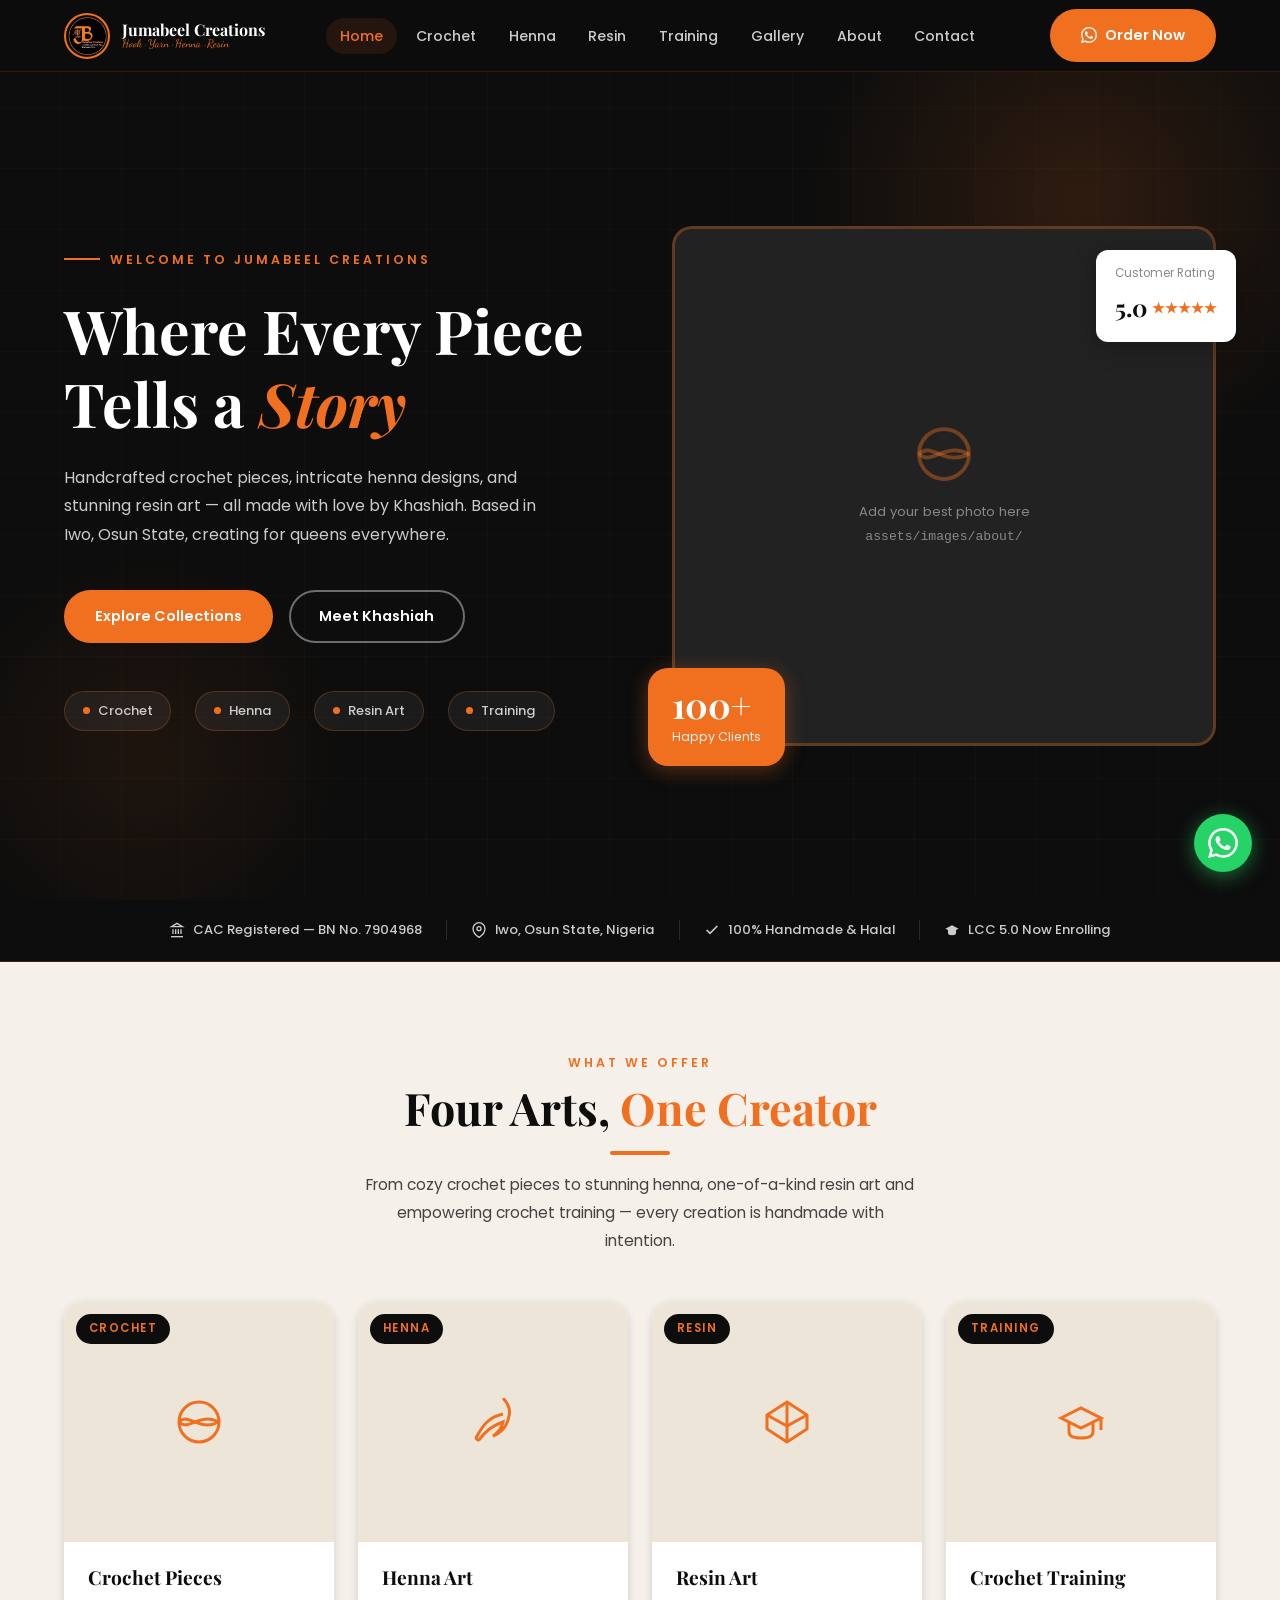
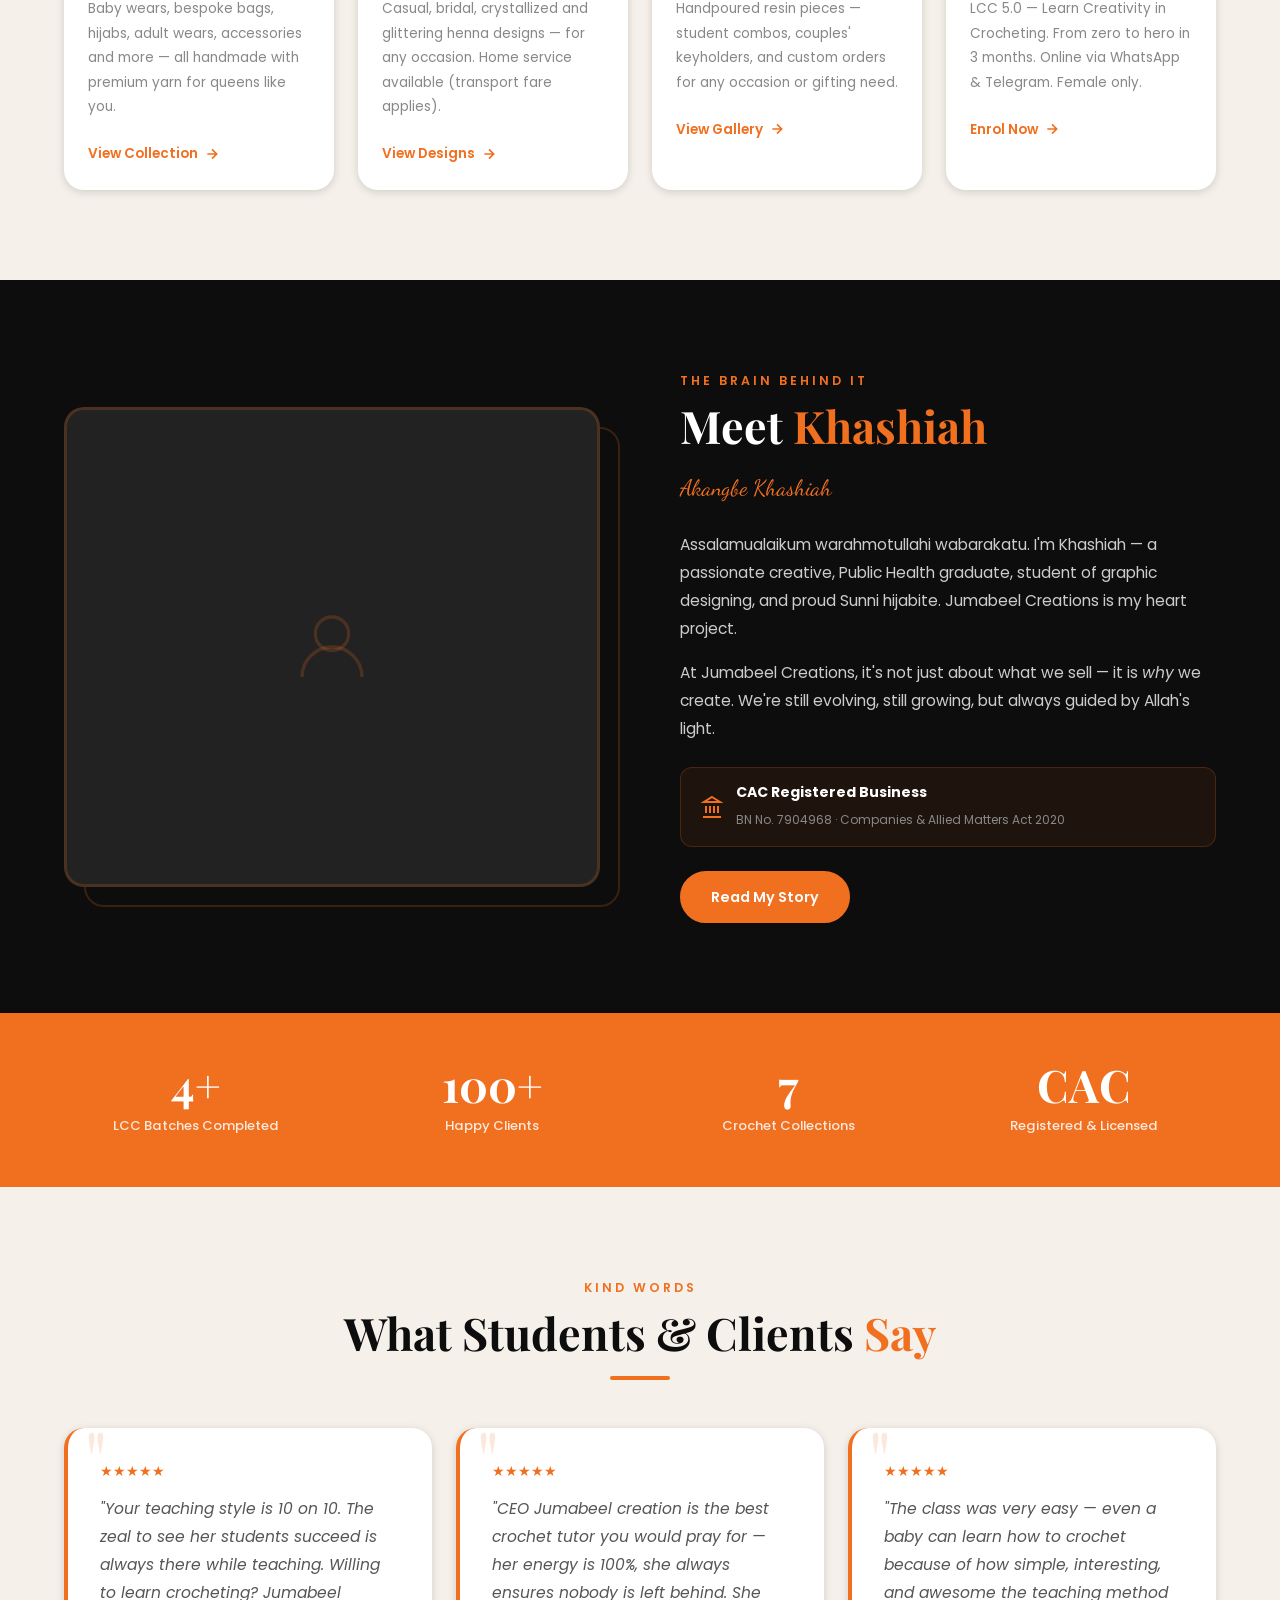
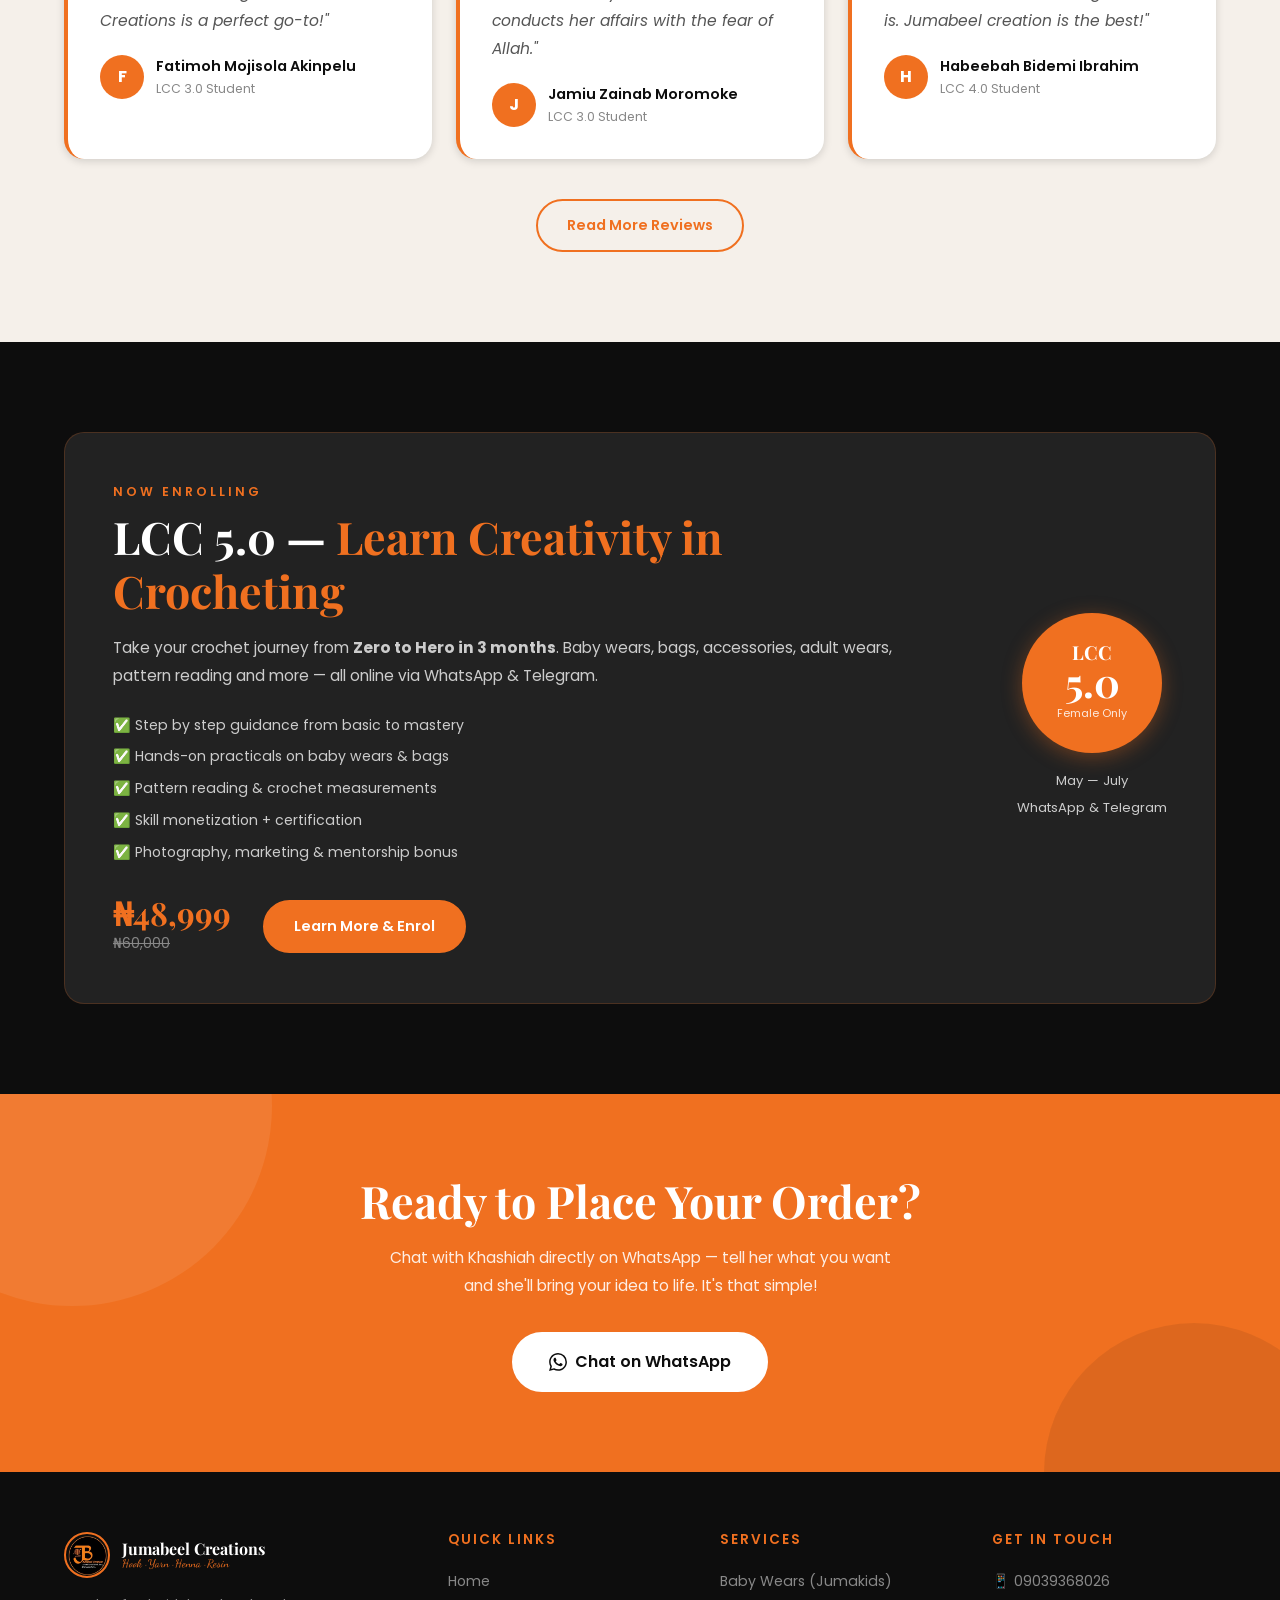
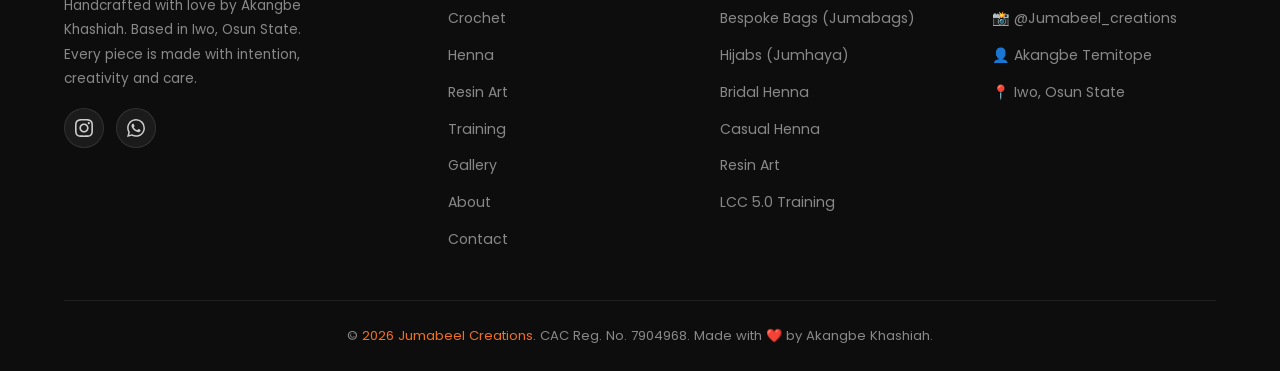
==== commit 28155697: "Add New Features" ====
--- a/index.html
+++ b/index.html
@@ -24,7 +24,7 @@
   <nav class="navbar">
     <div class="container">
       <a href="index.html" class="nav-logo">
-        <img src="assets/images/logo/jblogo.png" alt="Jumabeel Creations Logo" />
+        <img src="assets/images/logo/logo.png" alt="Jumabeel Creations Logo" />
         <div class="nav-logo-text">
           <span class="brand-name">Jumabeel Creations</span>
           <span class="brand-tagline">Hook · Yarn · Henna · Resin</span>
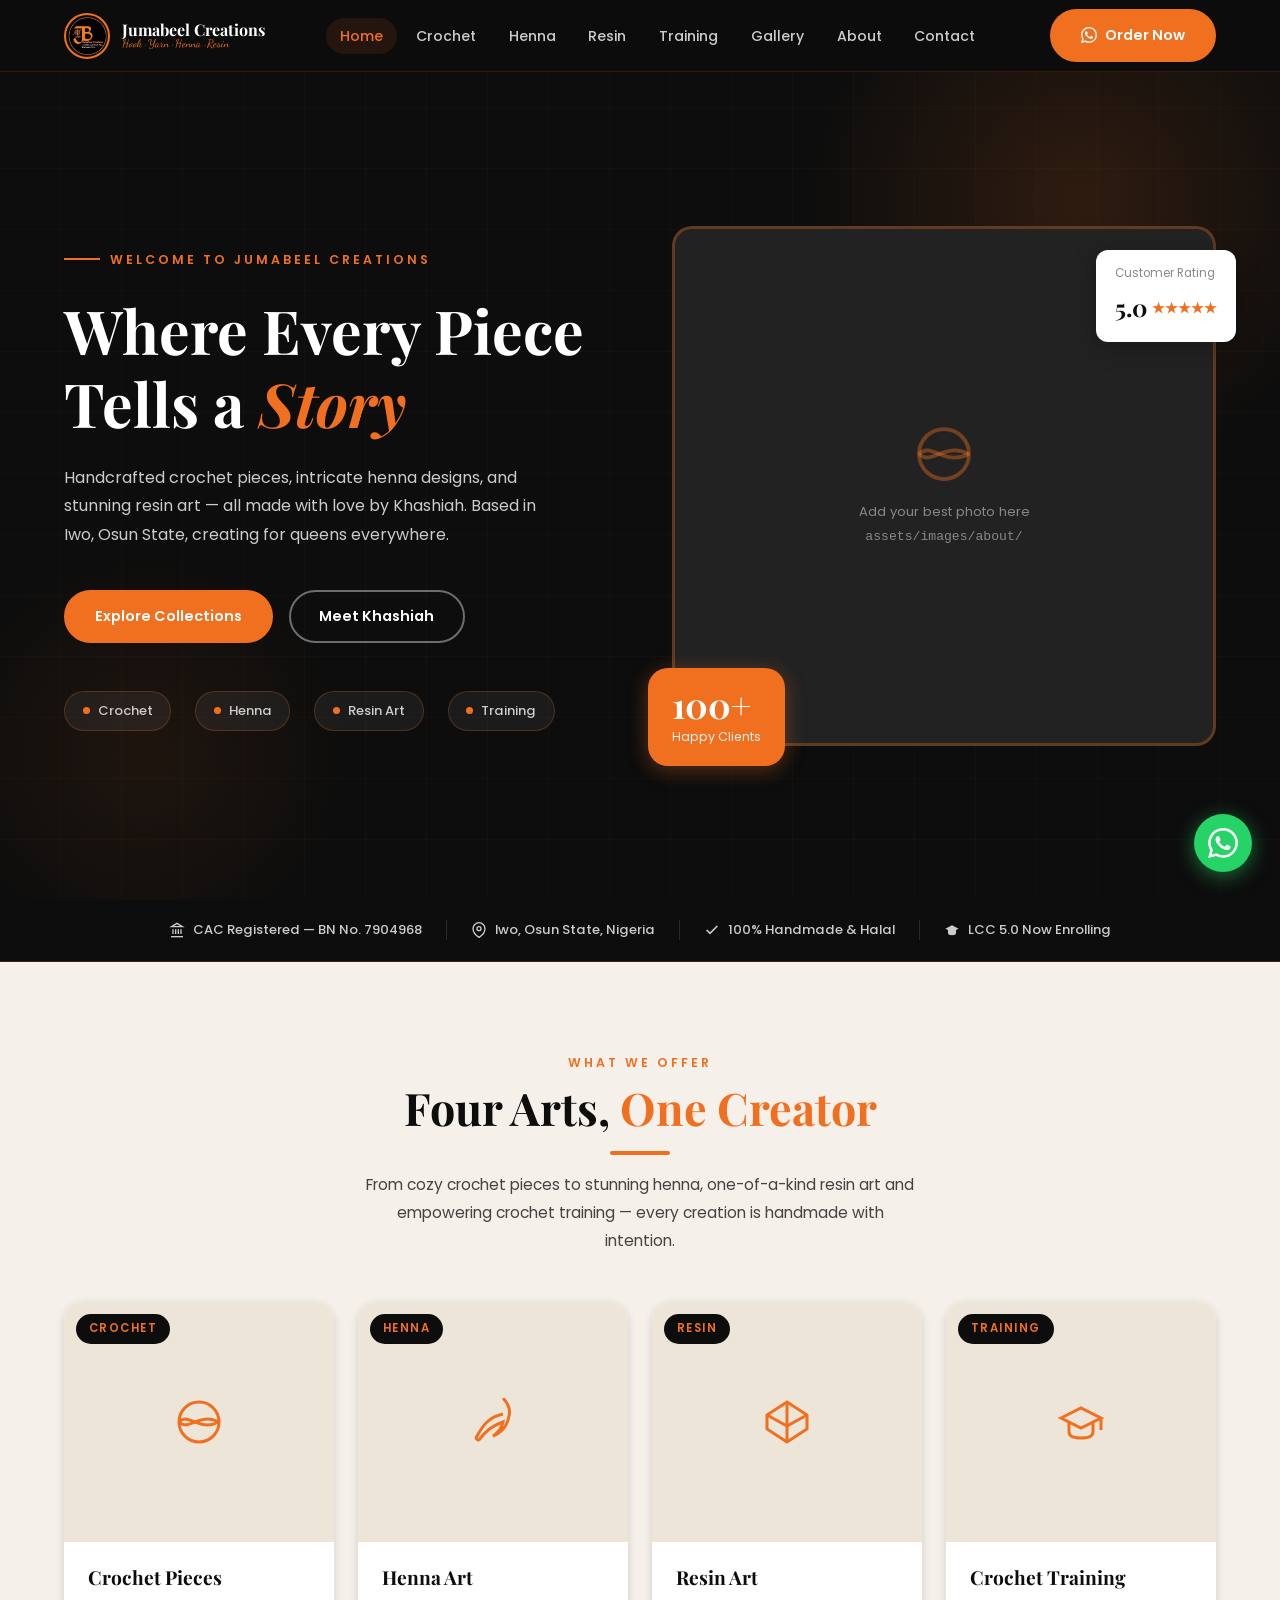
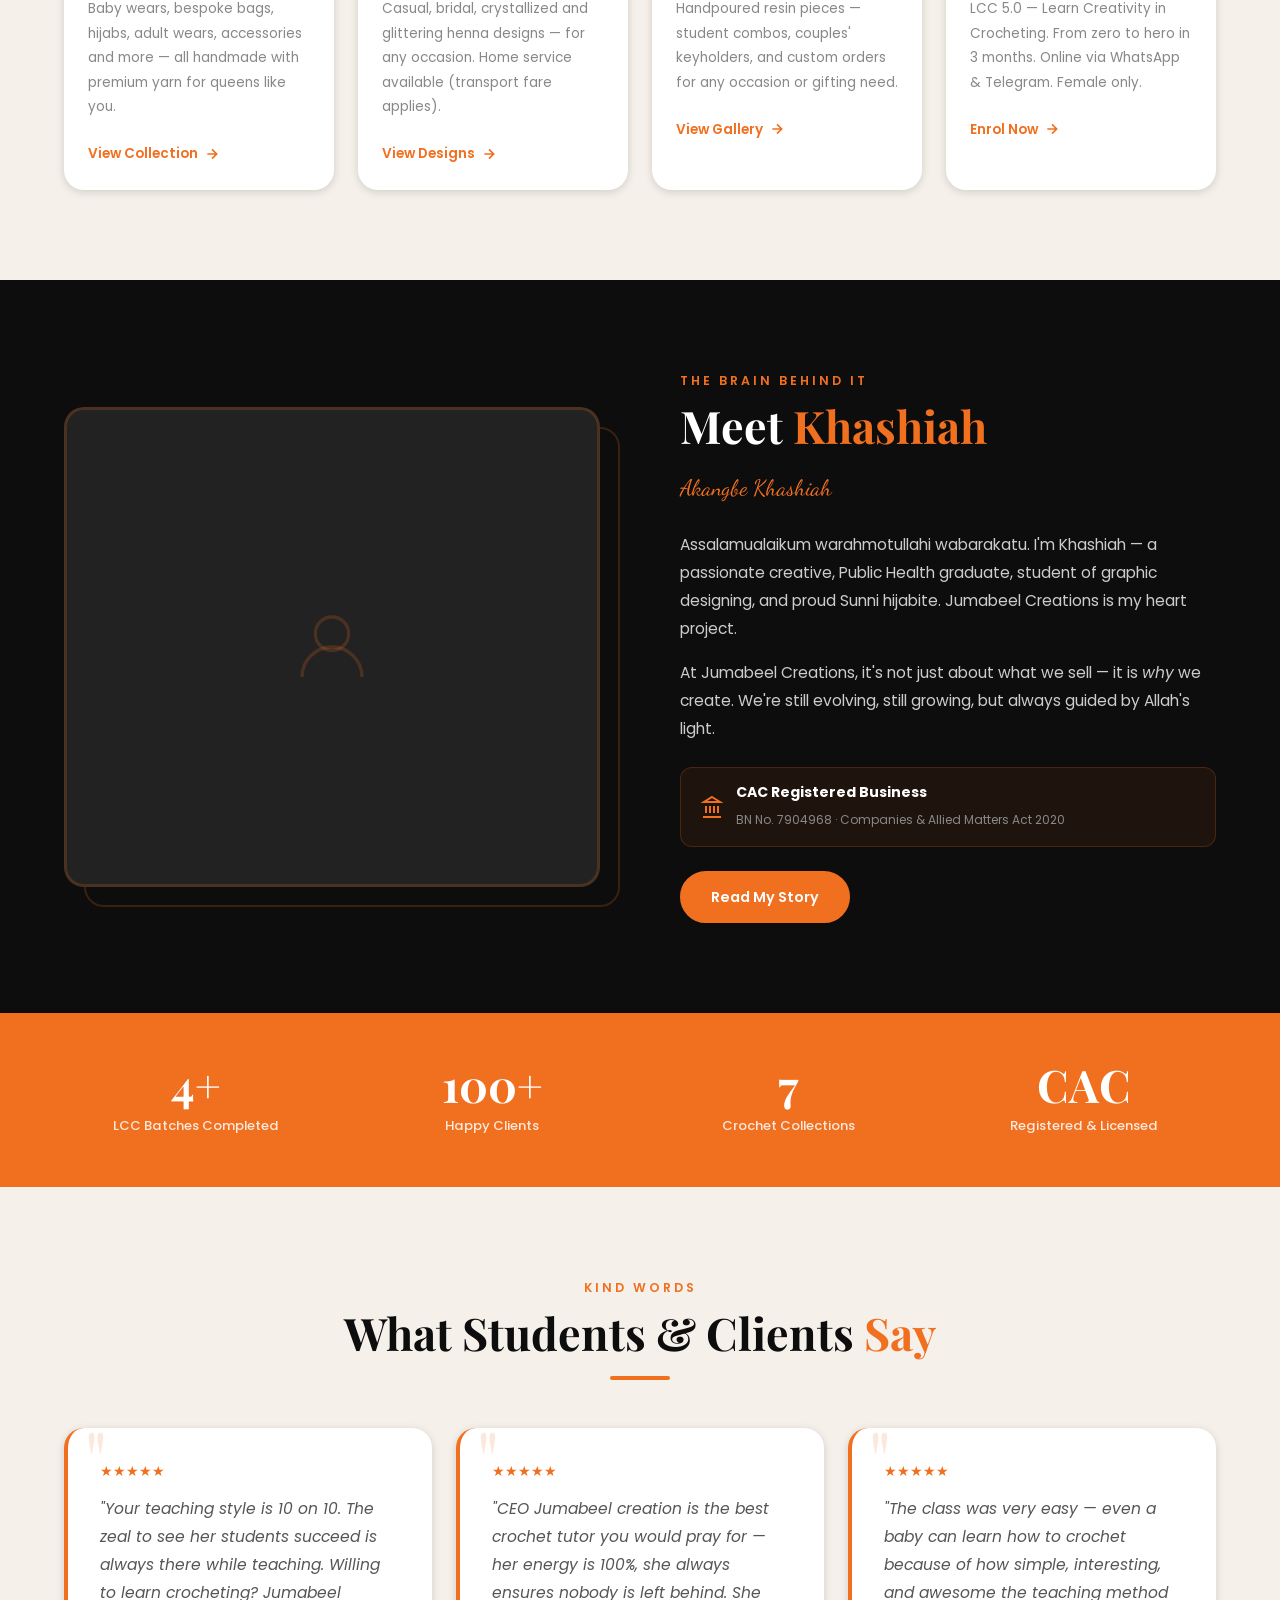
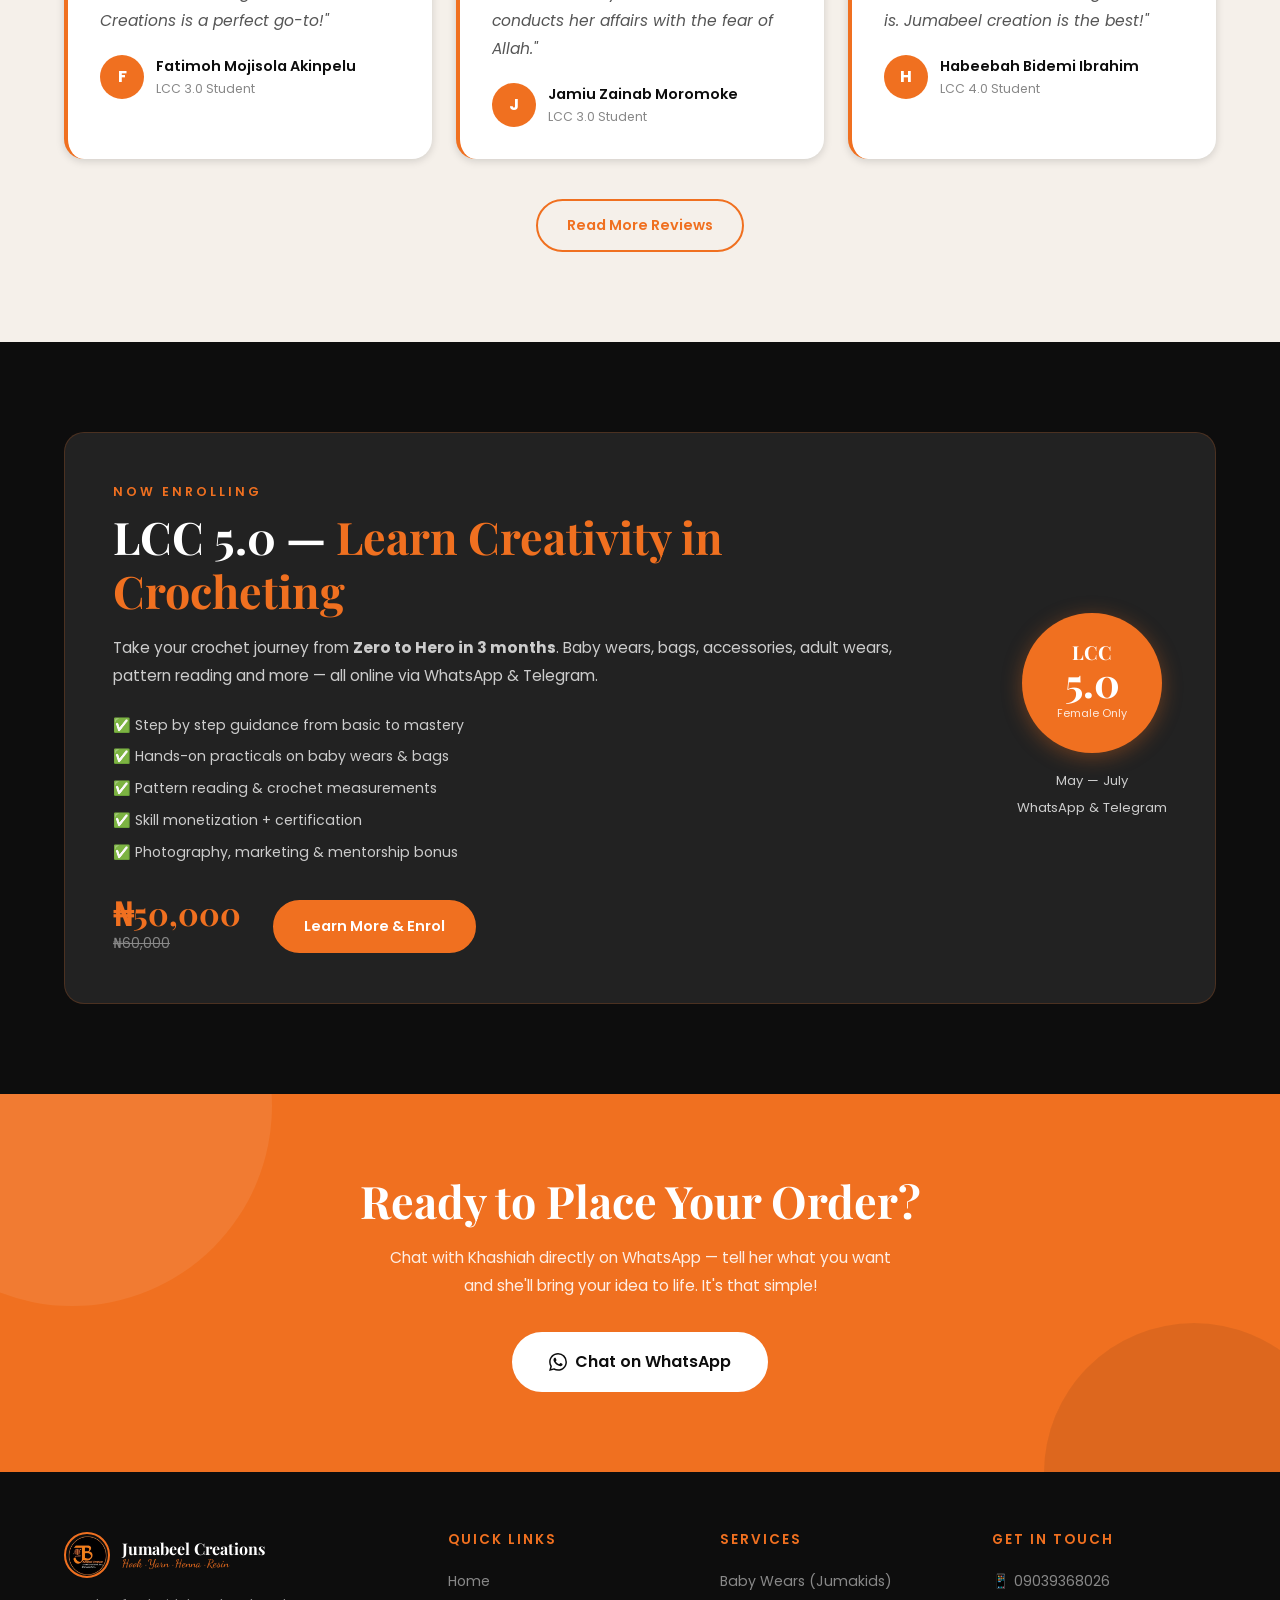
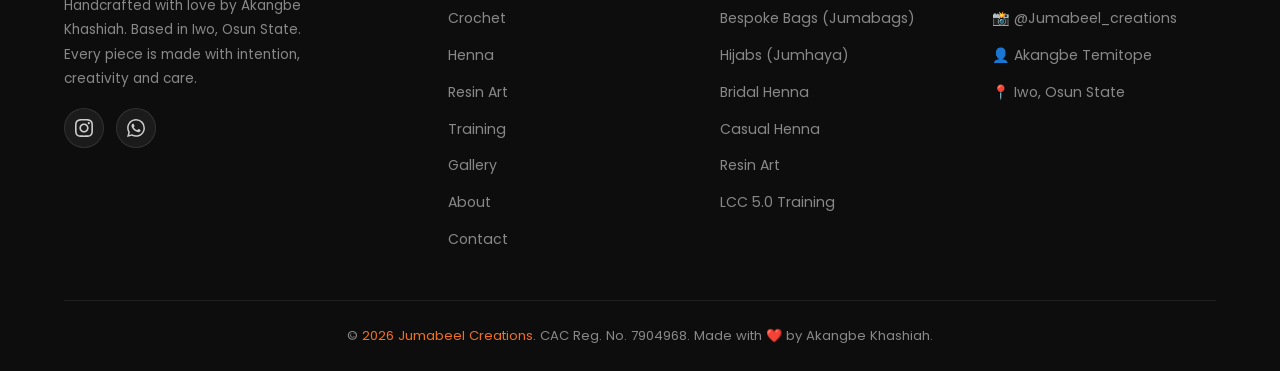
==== commit 04c6f00e: "Add New Features" ====
--- a/index.html
+++ b/index.html
@@ -316,7 +316,7 @@
           </ul>
           <div class="lcc-price-row">
             <div class="lcc-price">
-              <span class="price-current">₦48,999</span>
+              <span class="price-current">₦50,000</span>
               <span class="price-original">₦60,000</span>
             </div>
             <a href="training.html" class="btn btn-primary">Learn More & Enrol</a>
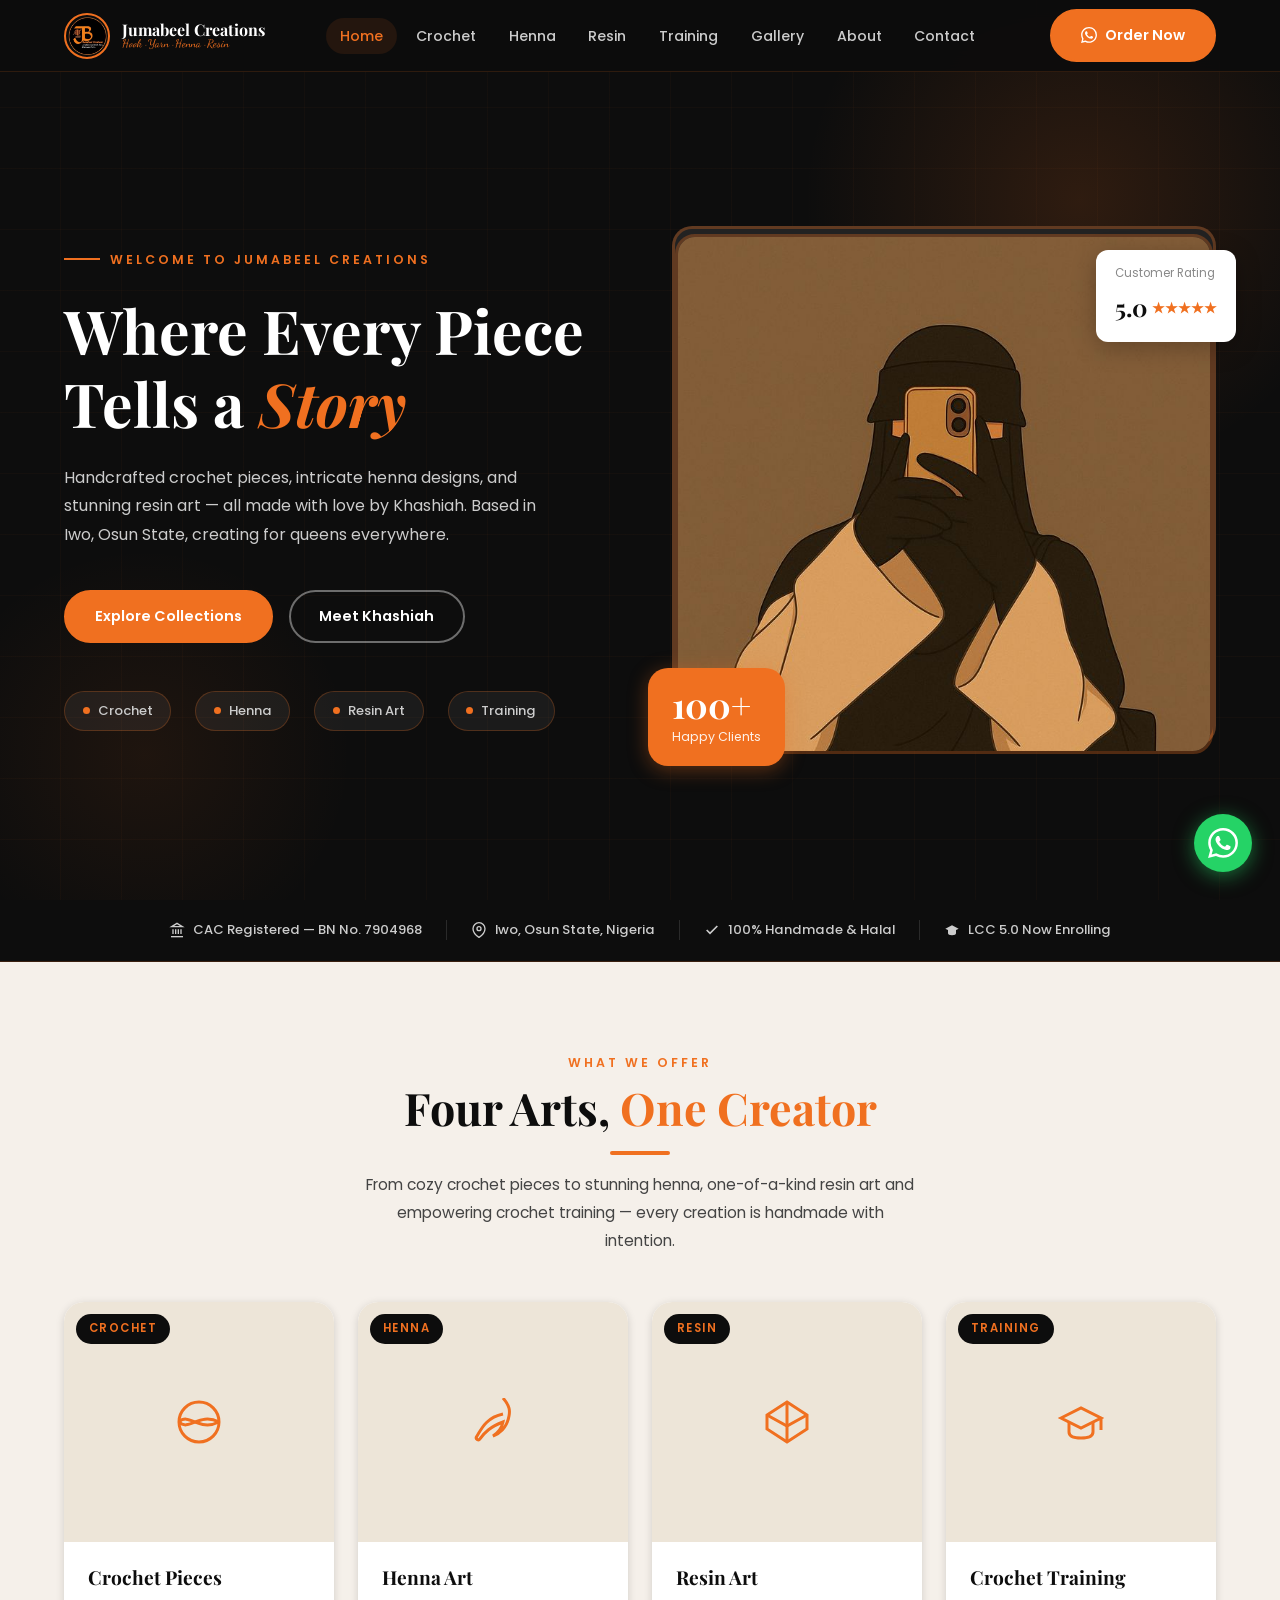
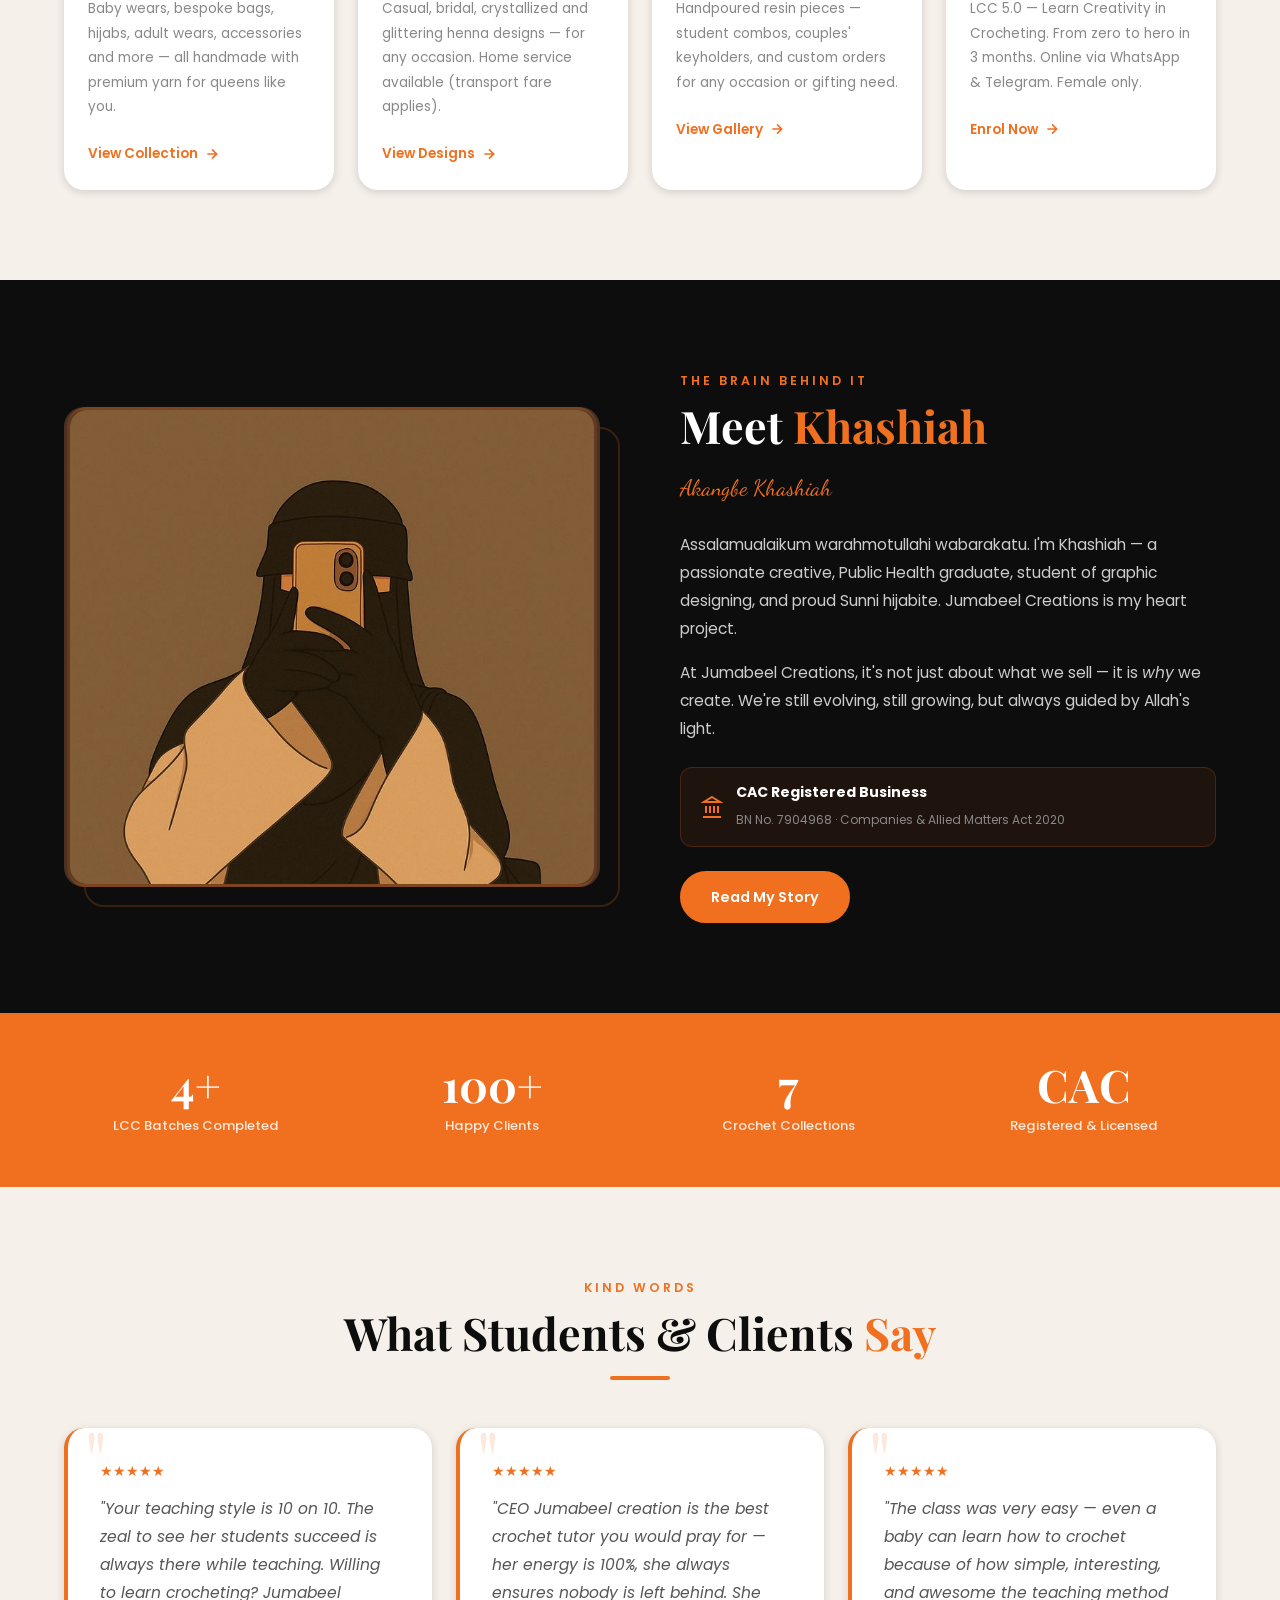
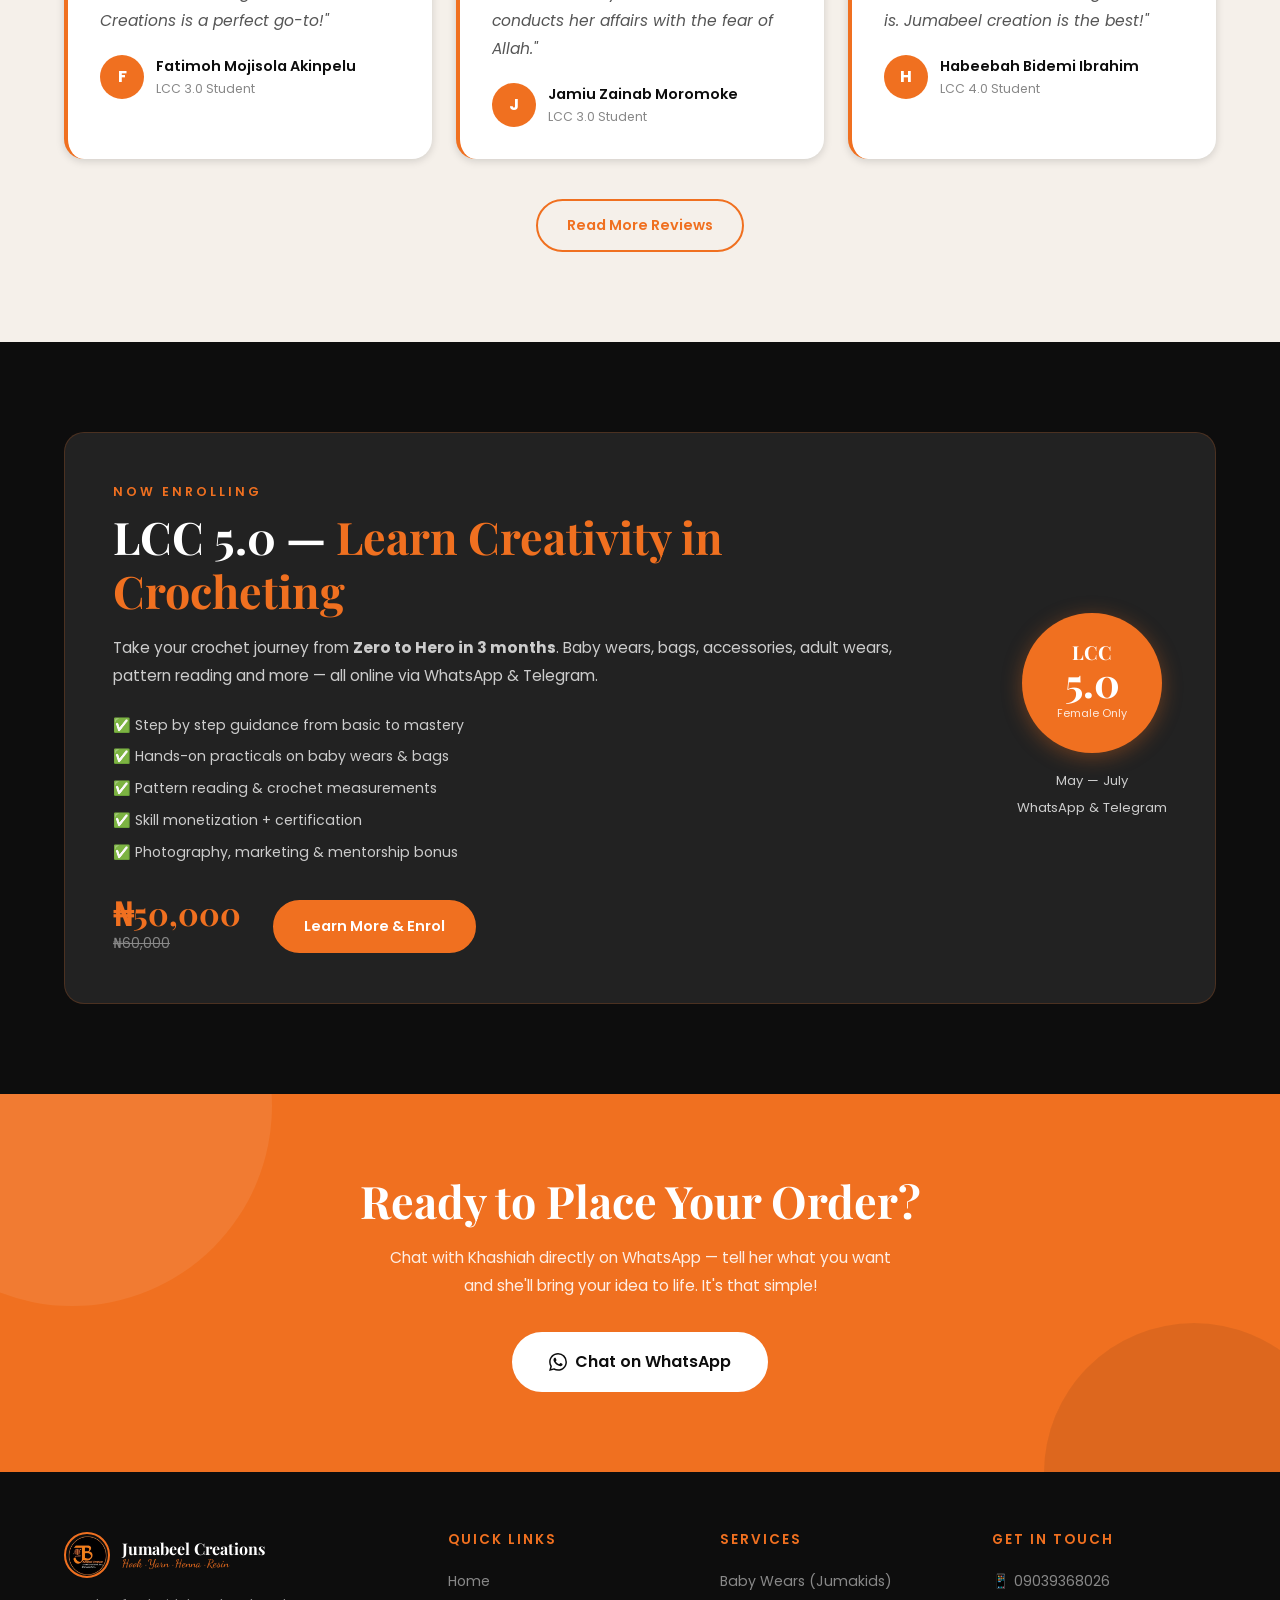
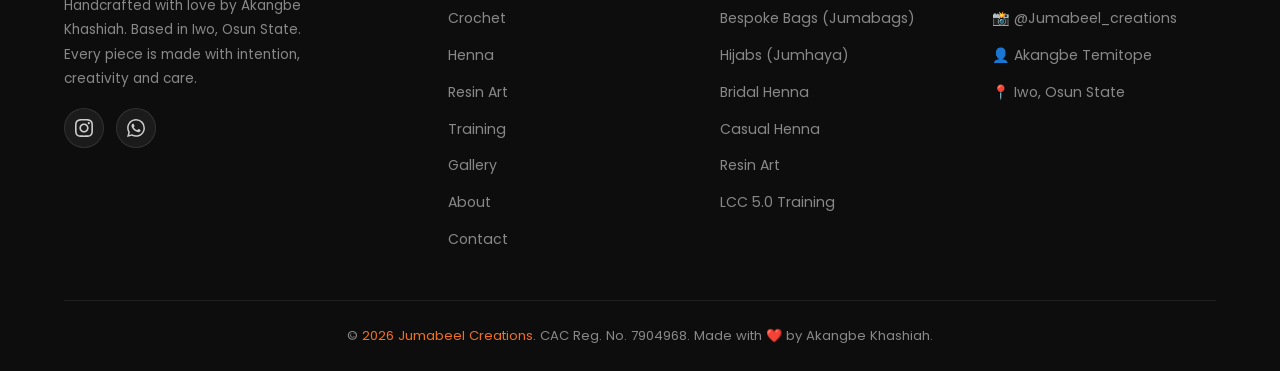
==== commit 281cc481: "Add new features" ====
--- a/index.html
+++ b/index.html
@@ -86,10 +86,10 @@
         </div>
       </div>
       <div class="hero-visual">
-        <!-- Replace with: <img src="assets/images/about/khashiah.jpg" alt="Akangbe Khashiah" class="hero-img-main" /> -->
+        
         <div class="hero-img-placeholder">
           <svg width="60" height="60" viewBox="0 0 24 24" fill="none" stroke="rgba(240,112,32,0.4)" stroke-width="1.5"><circle cx="12" cy="12" r="10"/><path d="M2 12c5-5 10 5 20 0"/><path d="M2 12c5 5 10-5 20 0"/></svg>
-          <p>Add your best photo here<br/><code>assets/images/about/</code></p>
+          <img src="assets/images/about/khashiah.jpg" alt="Akangbe Khashiah" class="hero-img-main" />
         </div>
         <div class="hero-badge-card">
           <div class="big-number">100+</div>
@@ -201,8 +201,11 @@
   <section class="section about-teaser">
     <div class="container">
       <div class="about-teaser-img-wrap" data-reveal>
-        <!-- <img src="assets/images/about/khashiah.jpg" alt="Akangbe Khashiah" class="about-teaser-img" /> -->
-        <div class="about-teaser-img-placeholder"><svg width="80" height="80" viewBox="0 0 24 24" fill="none" stroke="rgba(240,112,32,0.2)" stroke-width="1"><circle cx="12" cy="8" r="5"/><path d="M3 21a9 9 0 0118 0"/></svg></div>
+        
+        <div class="about-teaser-img-placeholder">
+        <img src="assets/images/about/khashiah.jpg" alt="Akangbe Khashiah" class="about-teaser-img" />
+        </div>
+      
       </div>
       <div class="about-teaser-content" data-reveal>
         <span class="section-label">The Brain Behind It</span>
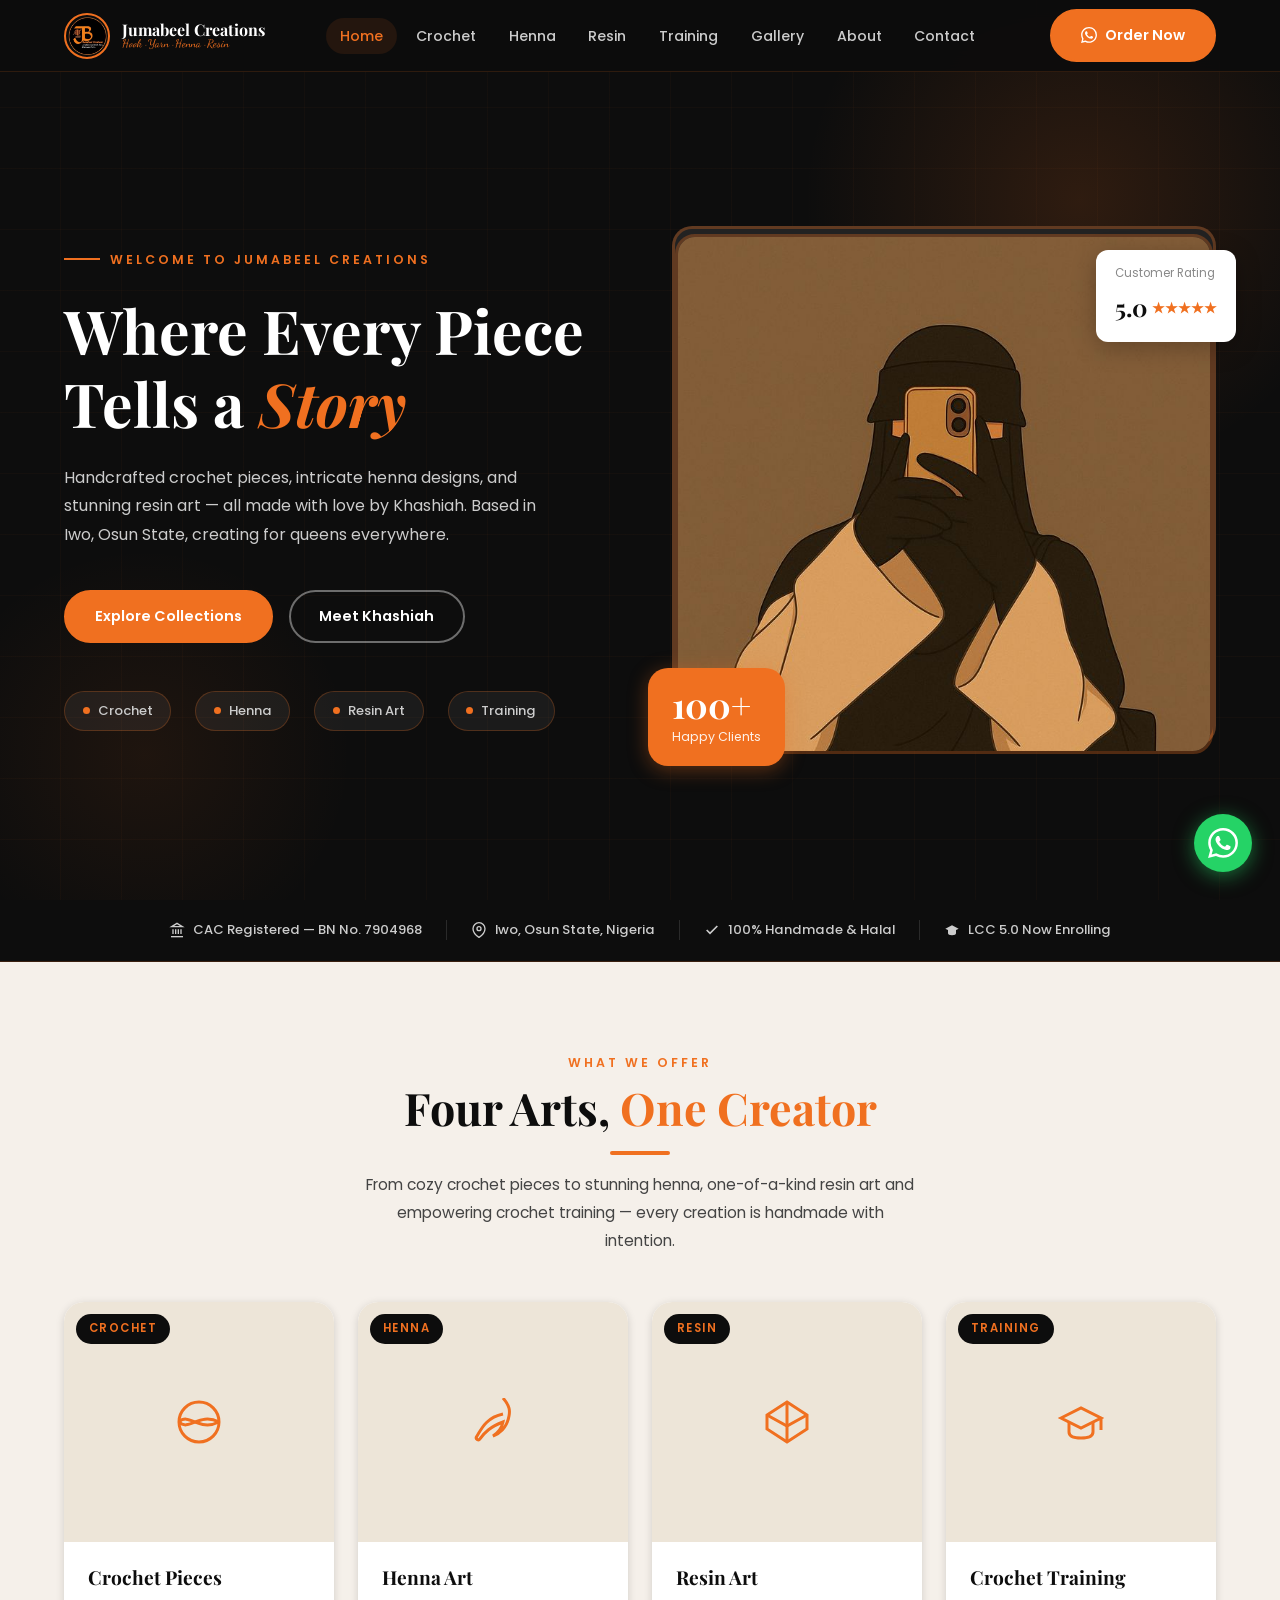
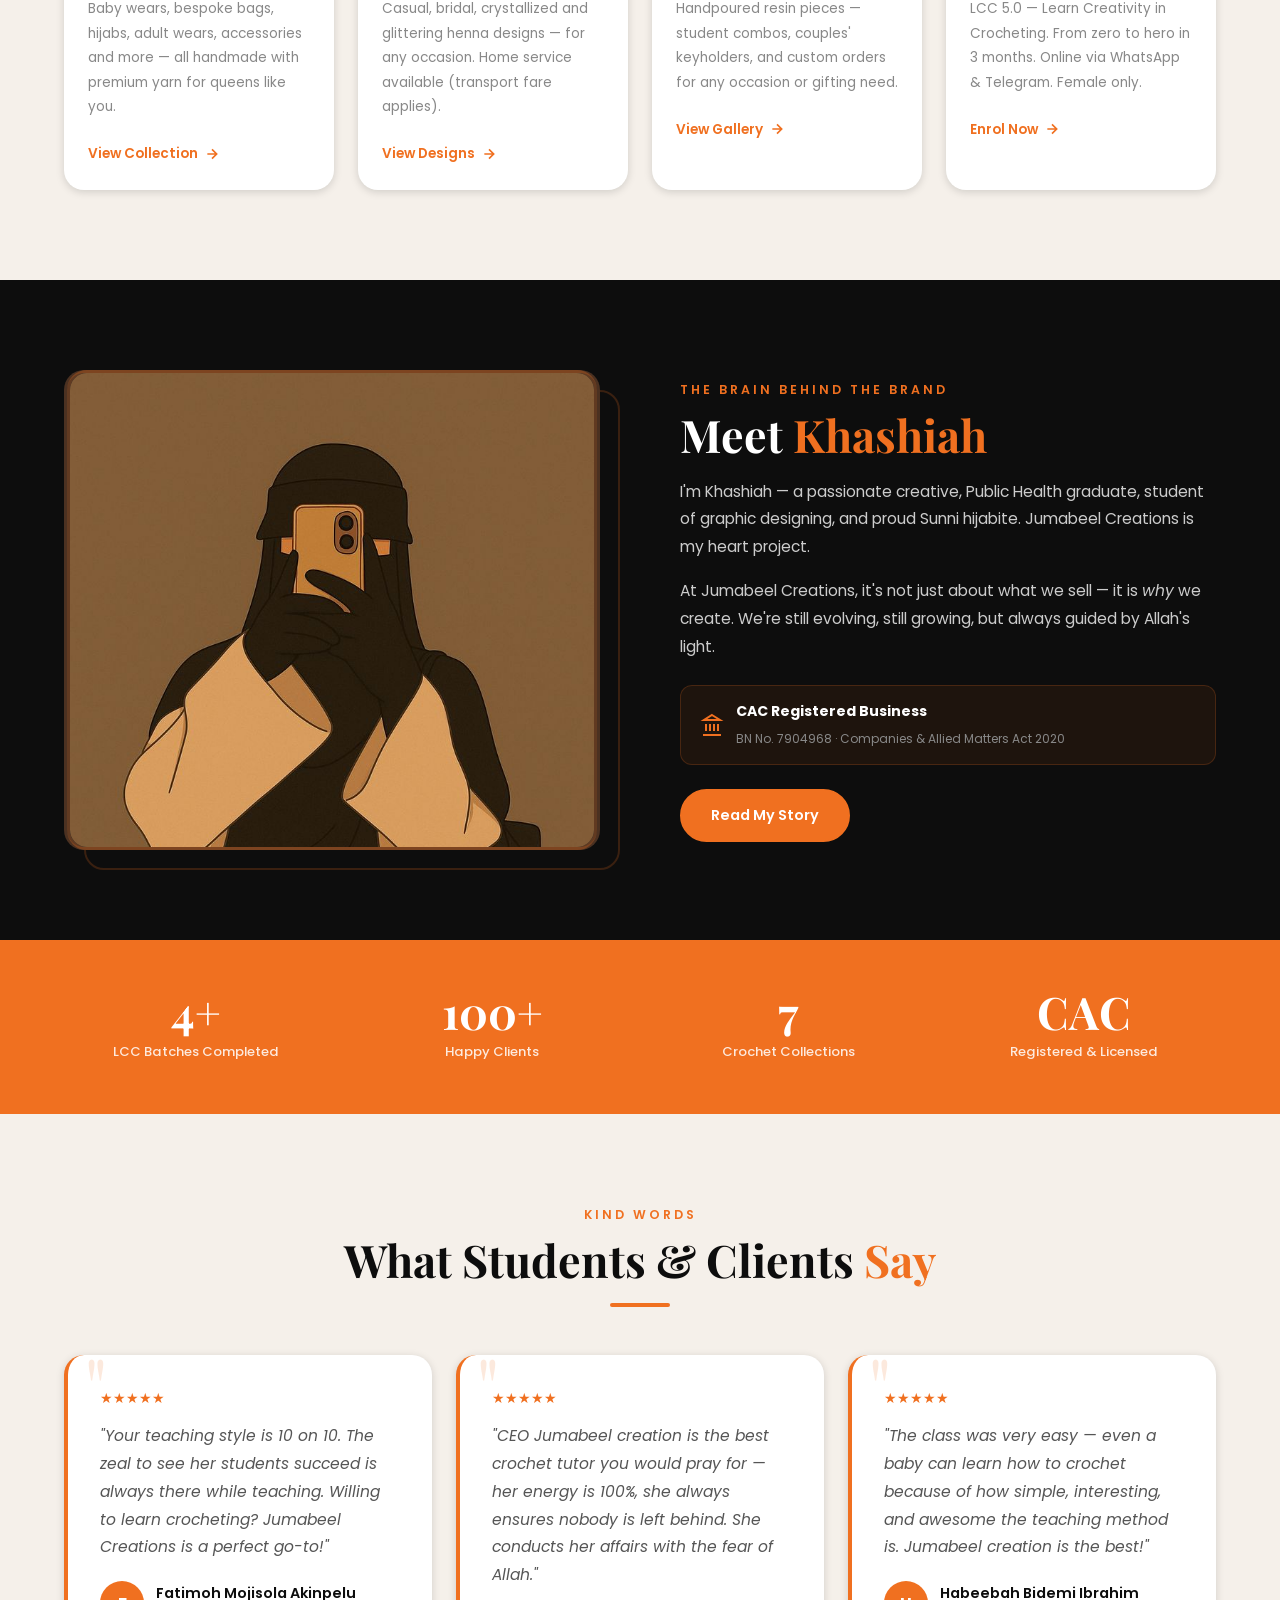
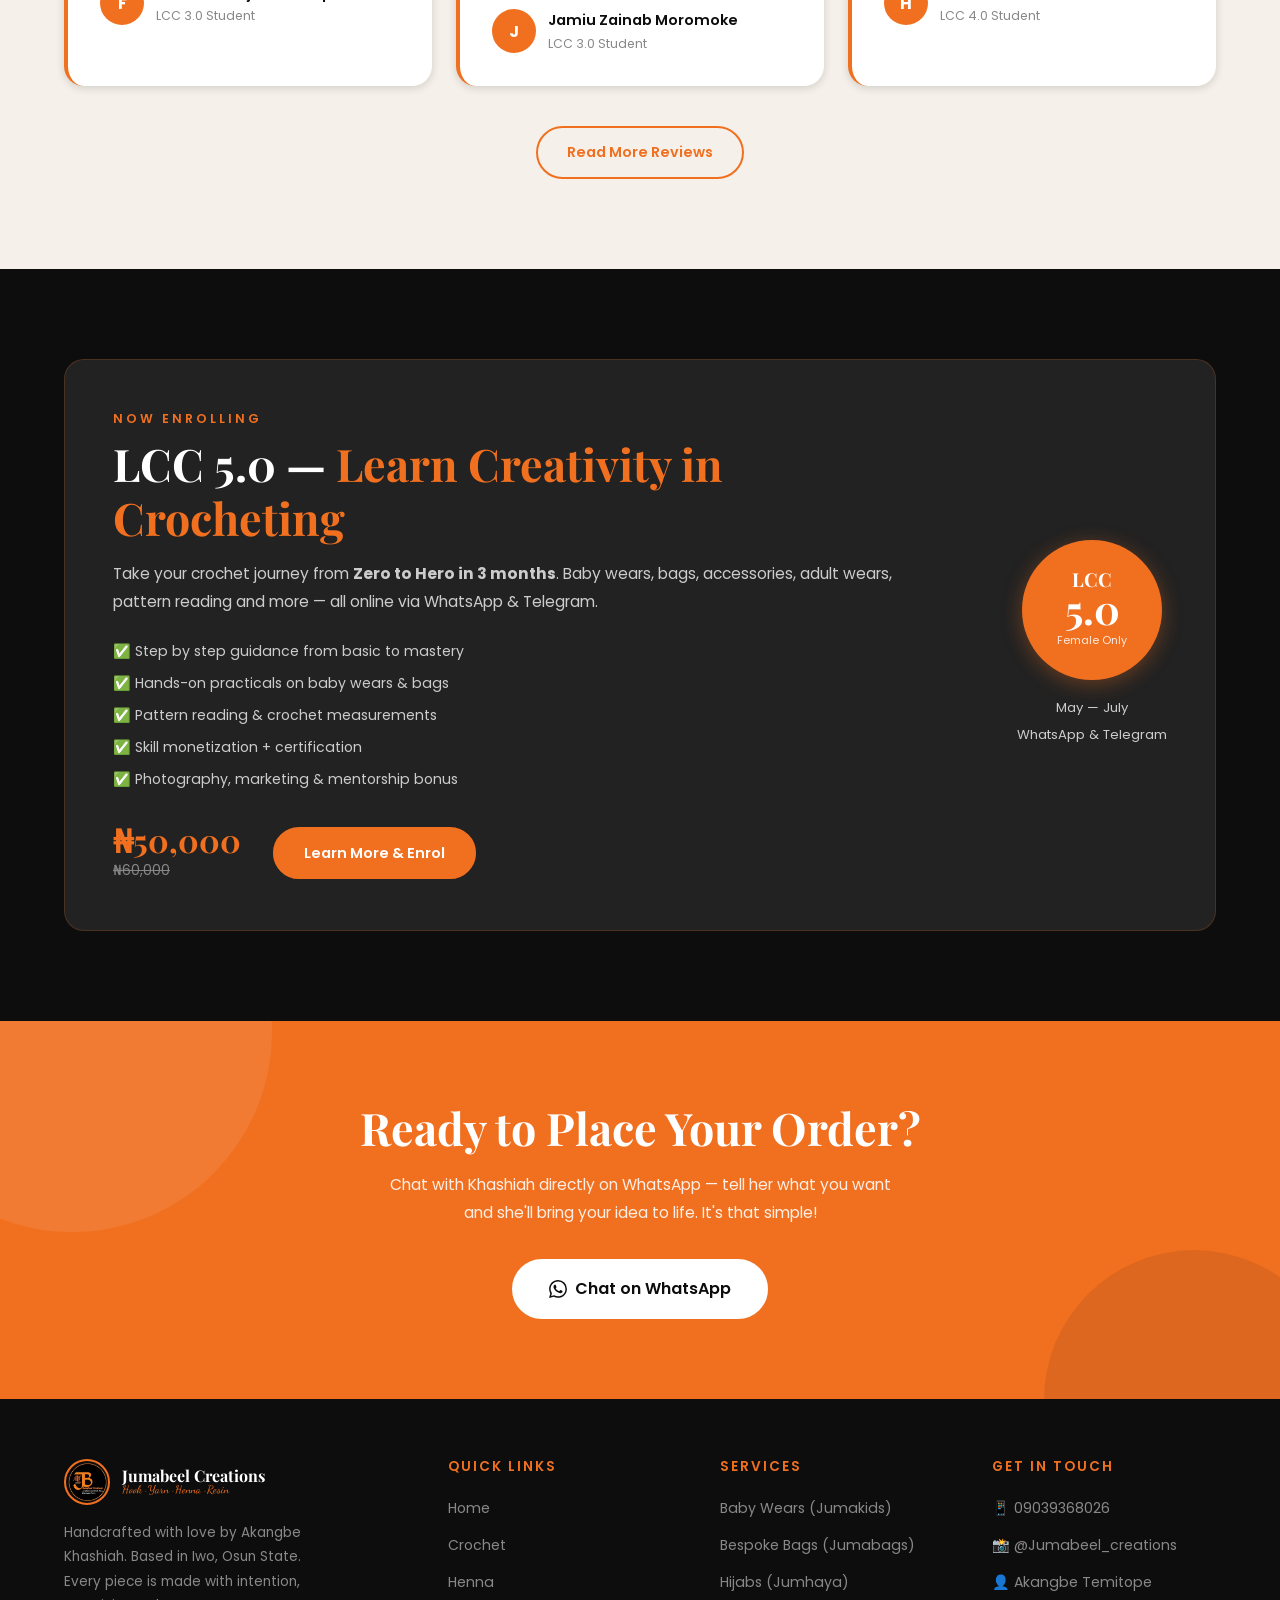
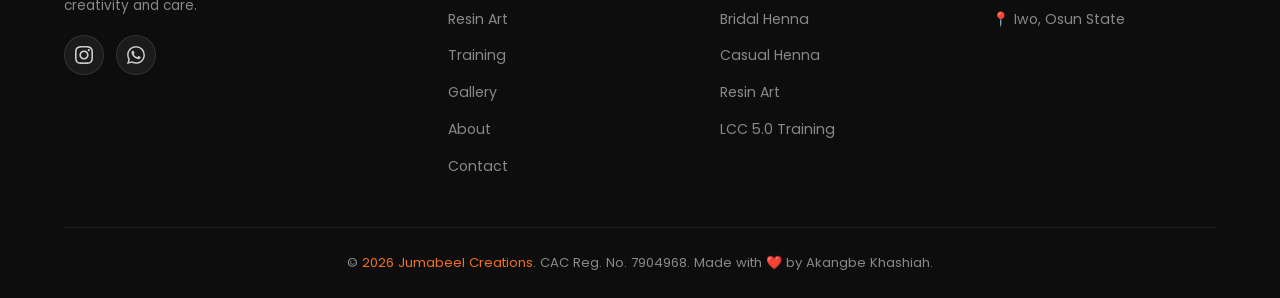
==== commit 225c5649: "Add new features" ====
--- a/index.html
+++ b/index.html
@@ -208,10 +208,9 @@
       
       </div>
       <div class="about-teaser-content" data-reveal>
-        <span class="section-label">The Brain Behind It</span>
+        <span class="section-label">The Brain Behind The Brand</span>
         <h2>Meet <span>Khashiah</span></h2>
-        <span class="accent">Akangbe Khashiah</span>
-        <p>Assalamualaikum warahmotullahi wabarakatu. I'm Khashiah — a passionate creative, Public Health graduate, student of graphic designing, and proud Sunni hijabite. Jumabeel Creations is my heart project.</p>
+        <p>I'm Khashiah — a passionate creative, Public Health graduate, student of graphic designing, and proud Sunni hijabite. Jumabeel Creations is my heart project.</p>
         <p>At Jumabeel Creations, it's not just about what we sell — it is <em>why</em> we create. We're still evolving, still growing, but always guided by Allah's light.</p>
         <div class="about-cac-badge">
           <svg width="24" height="24" viewBox="0 0 24 24" fill="none" stroke="#F07020" stroke-width="2"><line x1="3" y1="22" x2="21" y2="22"/><line x1="6" y1="18" x2="6" y2="11"/><line x1="10" y1="18" x2="10" y2="11"/><line x1="14" y1="18" x2="14" y2="11"/><line x1="18" y1="18" x2="18" y2="11"/><polygon points="12 2 20 7 4 7"/></svg>
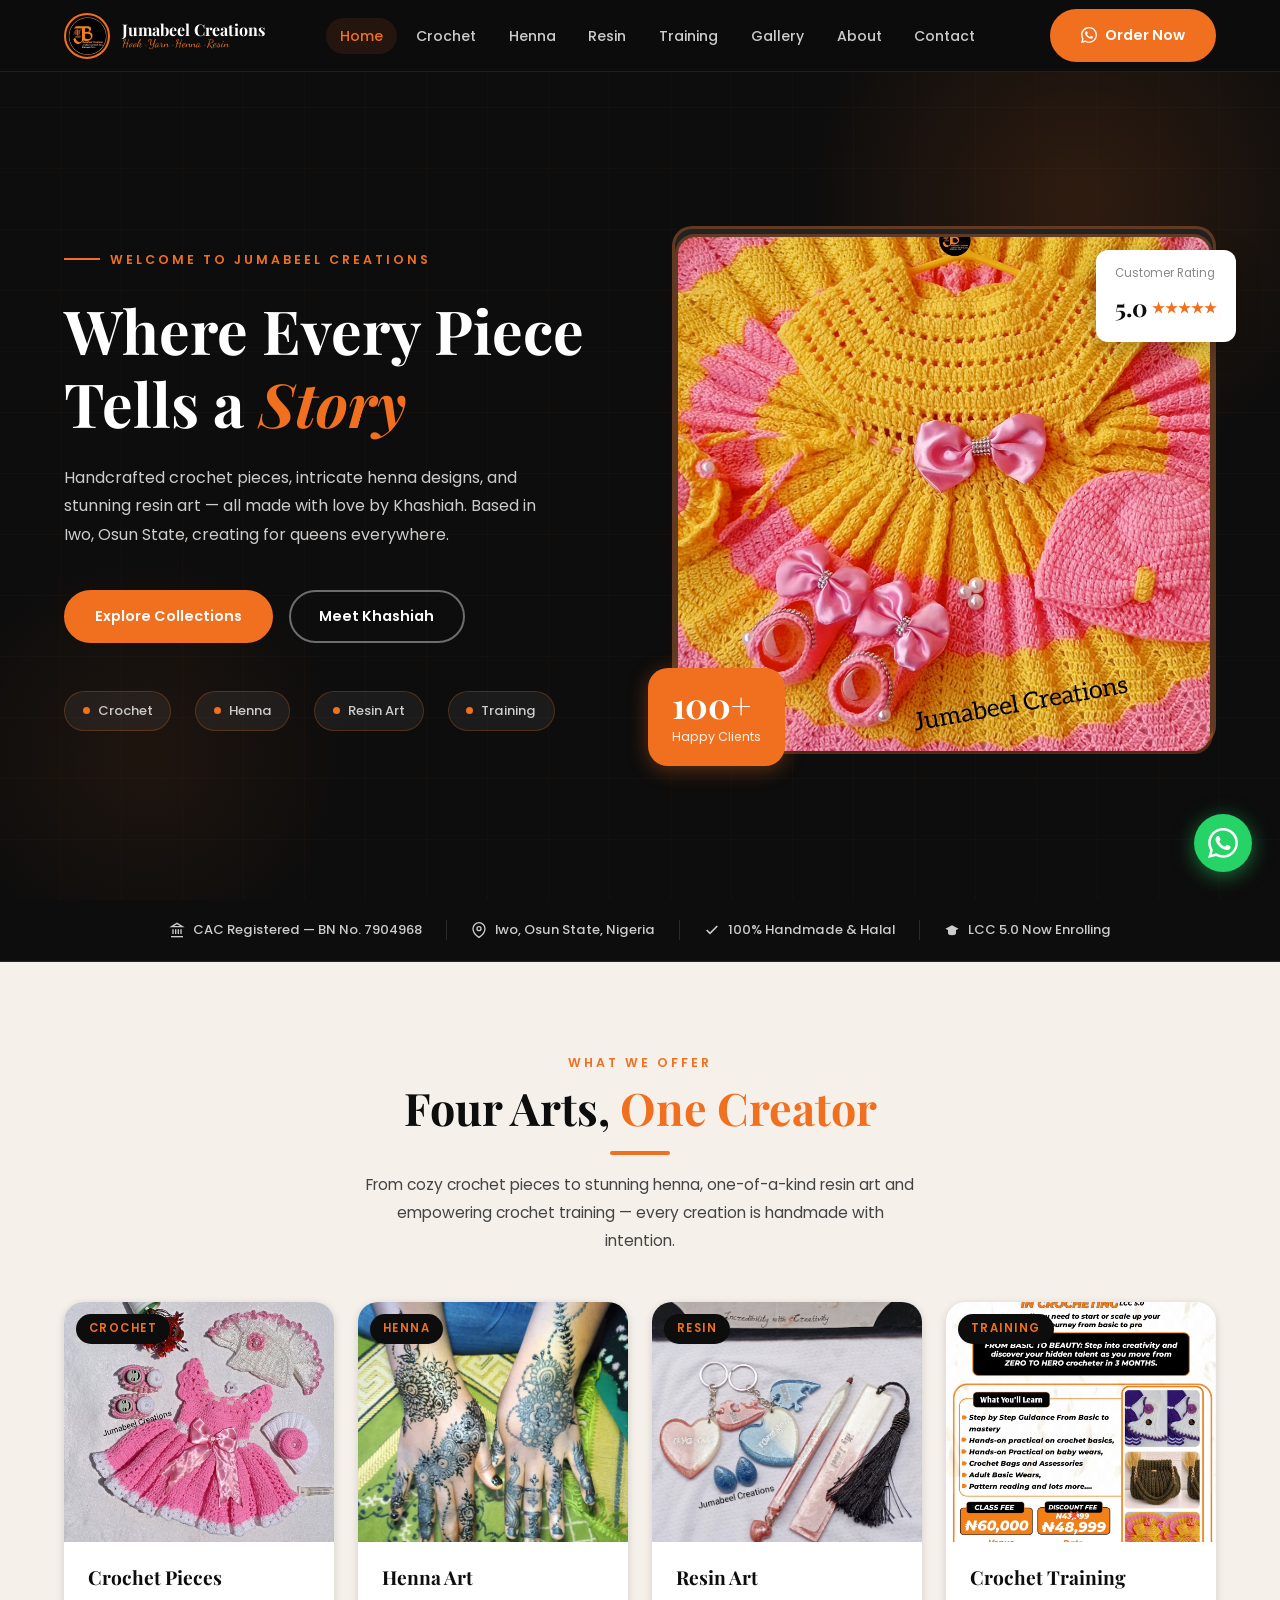
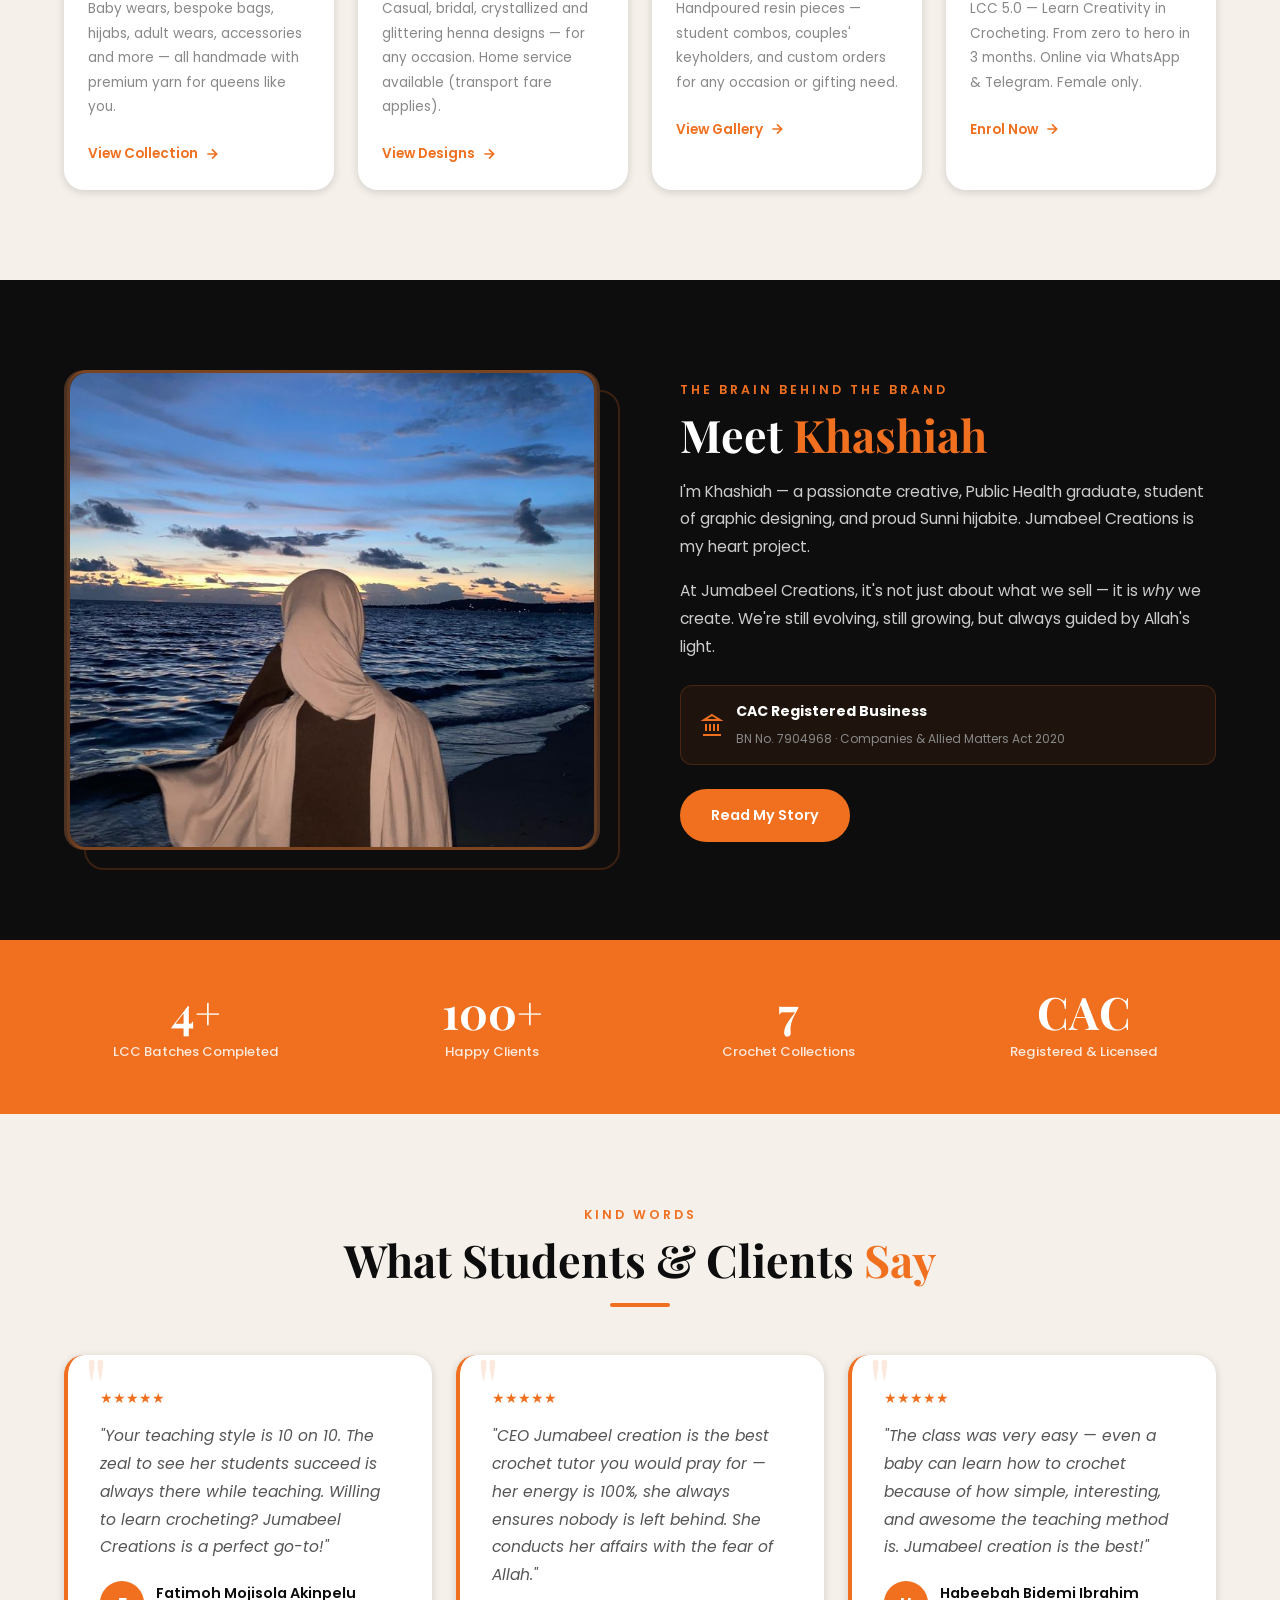
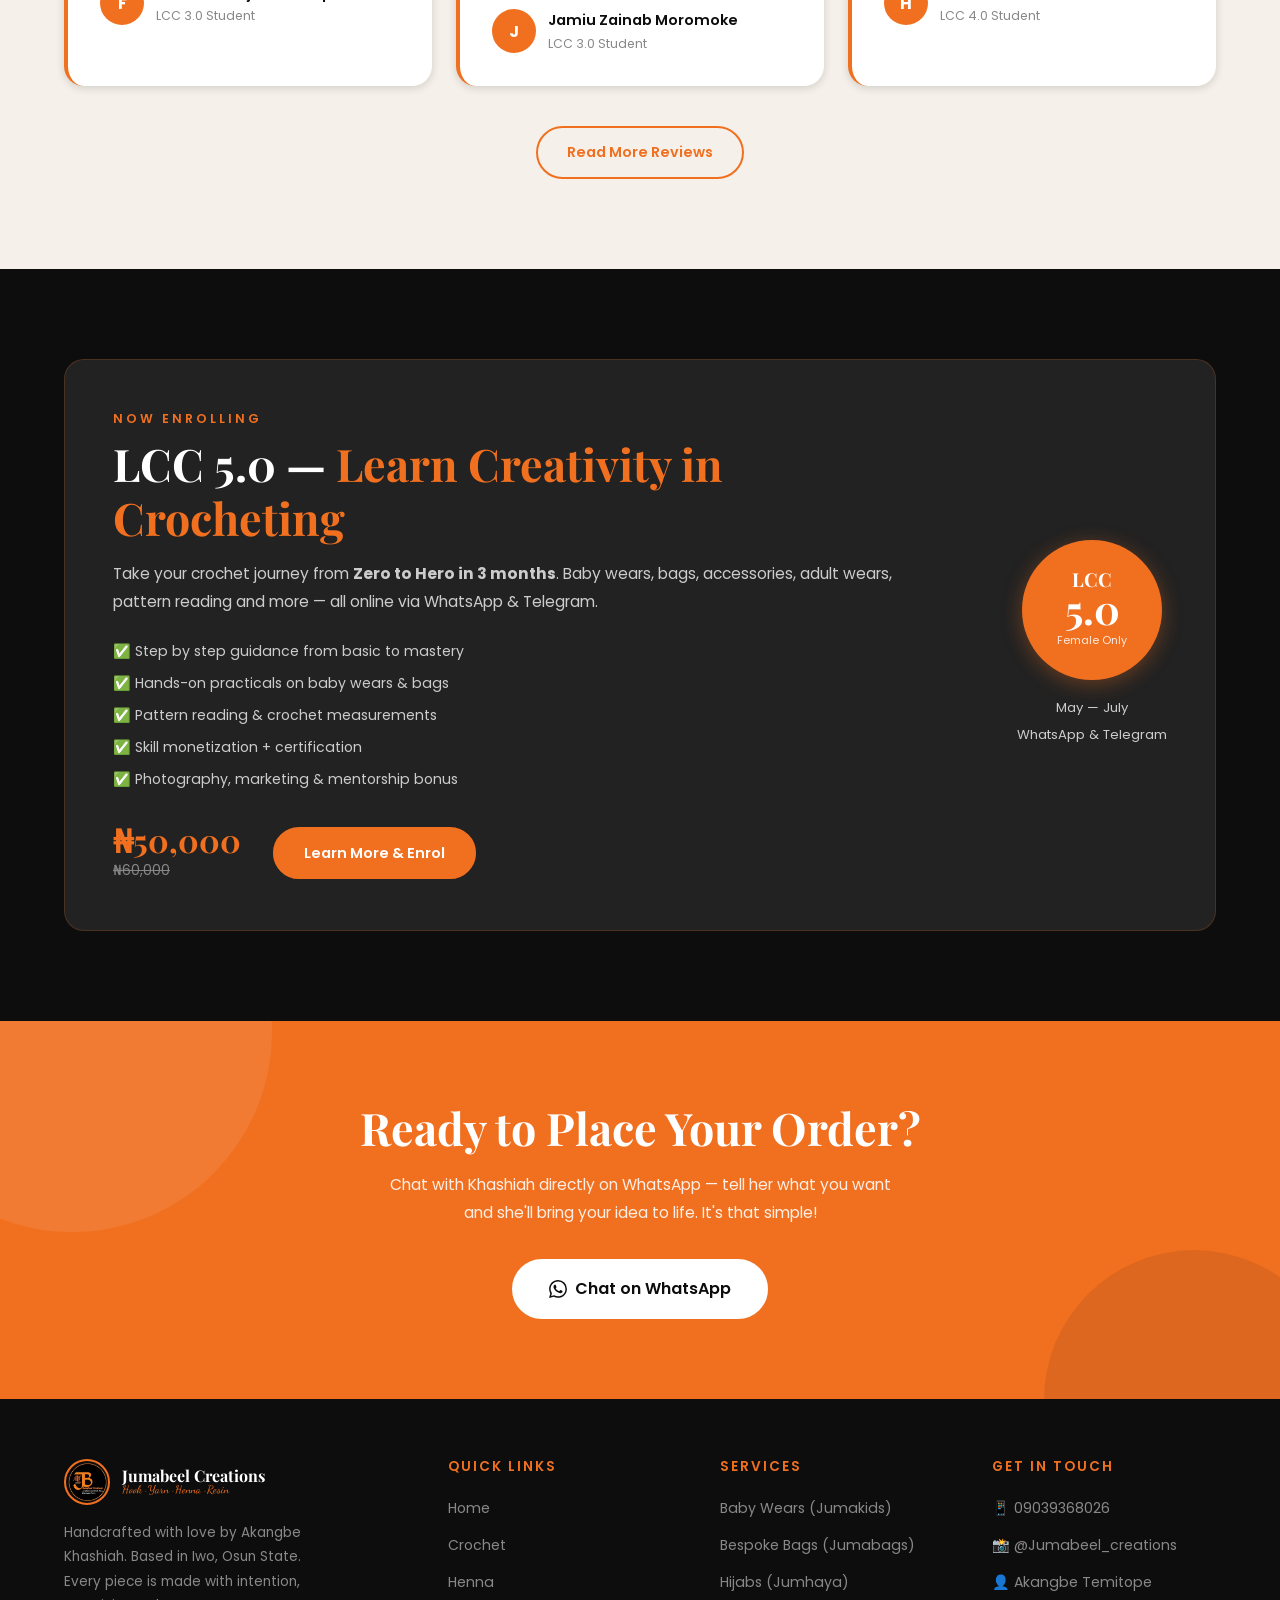
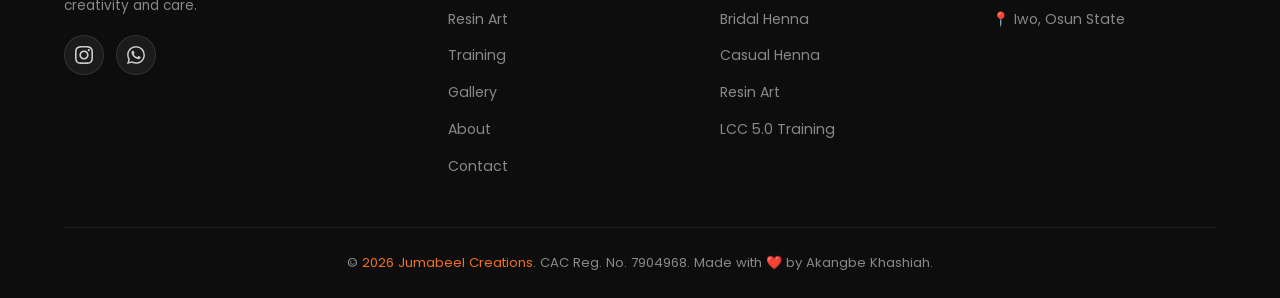
==== commit 280c0346: "add new features" ====
--- a/index.html
+++ b/index.html
@@ -89,7 +89,7 @@
         
         <div class="hero-img-placeholder">
           <svg width="60" height="60" viewBox="0 0 24 24" fill="none" stroke="rgba(240,112,32,0.4)" stroke-width="1.5"><circle cx="12" cy="12" r="10"/><path d="M2 12c5-5 10 5 20 0"/><path d="M2 12c5 5 10-5 20 0"/></svg>
-          <img src="assets/images/about/khashiah.jpg" alt="Akangbe Khashiah" class="hero-img-main" />
+          <img src="assets/images/crochet/baby/jumuntaz-dress.jpg" alt="Akangbe Khashiah" class="hero-img-main" />
         </div>
         <div class="hero-badge-card">
           <div class="big-number">100+</div>
@@ -143,8 +143,8 @@
 
         <div class="service-card" data-reveal>
           <div class="service-card-img-wrap">
-            <!-- <img src="assets/images/crochet/featured.jpg" alt="Crochet" class="service-card-img" /> -->
-            <div class="service-card-img-placeholder"><svg width="48" height="48" viewBox="0 0 24 24" fill="none" stroke="#F07020" stroke-width="1.5"><circle cx="12" cy="12" r="10"/><path d="M2 12c5-5 10 5 20 0"/><path d="M2 12c5 5 10-5 20 0"/></svg></div>
+            <img src="assets/images/crochet/baby/jumaryam-.jpg" alt="Crochet" class="service-card-img" />
+            <!-- <div class="service-card-img-placeholder"><svg width="48" height="48" viewBox="0 0 24 24" fill="none" stroke="#F07020" stroke-width="1.5"><circle cx="12" cy="12" r="10"/><path d="M2 12c5-5 10 5 20 0"/><path d="M2 12c5 5 10-5 20 0"/></svg></div> -->
             <span class="service-card-tag">Crochet</span>
           </div>
           <div class="service-card-body">
@@ -156,8 +156,8 @@
 
         <div class="service-card" data-reveal>
           <div class="service-card-img-wrap">
-            <!-- <img src="assets/images/henna/featured.jpg" alt="Henna" class="service-card-img" /> -->
-            <div class="service-card-img-placeholder"><svg width="48" height="48" viewBox="0 0 24 24" fill="none" stroke="#F07020" stroke-width="1.5"><path d="M17 8C8 10 5.9 16.17 3.82 19.34a1 1 0 001.66 1.12C8 17 10.5 14.5 17 12c-.5 2.5-2 5-5 7 3-1 7-4 8-10 .5-2.5.5-5-3-9"/></svg></div>
+            <img src="assets/images/henna/8149f6c7-b477-43f8-808e-a249a7edd23f.jpg" alt="Henna" class="service-card-img" />
+            <!-- <div class="service-card-img-placeholder"><svg width="48" height="48" viewBox="0 0 24 24" fill="none" stroke="#F07020" stroke-width="1.5"><path d="M17 8C8 10 5.9 16.17 3.82 19.34a1 1 0 001.66 1.12C8 17 10.5 14.5 17 12c-.5 2.5-2 5-5 7 3-1 7-4 8-10 .5-2.5.5-5-3-9"/></svg></div> -->
             <span class="service-card-tag">Henna</span>
           </div>
           <div class="service-card-body">
@@ -169,8 +169,8 @@
 
         <div class="service-card" data-reveal>
           <div class="service-card-img-wrap">
-            <!-- <img src="assets/images/resin/featured.jpg" alt="Resin" class="service-card-img" /> -->
-            <div class="service-card-img-placeholder"><svg width="48" height="48" viewBox="0 0 24 24" fill="none" stroke="#F07020" stroke-width="1.5"><polygon points="12 2 22 8.5 22 15.5 12 22 2 15.5 2 8.5 12 2"/><line x1="12" y1="22" x2="12" y2="2"/><polyline points="2 8.5 12 14 22 8.5"/></svg></div>
+            <img src="assets/images/resin/photo_2026-06-08_08-01-10.jpg" alt="Resin" class="service-card-img" />
+            <!-- <div class="service-card-img-placeholder"><svg width="48" height="48" viewBox="0 0 24 24" fill="none" stroke="#F07020" stroke-width="1.5"><polygon points="12 2 22 8.5 22 15.5 12 22 2 15.5 2 8.5 12 2"/><line x1="12" y1="22" x2="12" y2="2"/><polyline points="2 8.5 12 14 22 8.5"/></svg></div> -->
             <span class="service-card-tag">Resin</span>
           </div>
           <div class="service-card-body">
@@ -182,8 +182,8 @@
 
         <div class="service-card" data-reveal>
           <div class="service-card-img-wrap">
-            <!-- <img src="assets/images/training/featured.jpg" alt="Training" class="service-card-img" /> -->
-            <div class="service-card-img-placeholder"><svg width="48" height="48" viewBox="0 0 24 24" fill="none" stroke="#F07020" stroke-width="1.5"><path d="M22 10v6M2 10l10-5 10 5-10 5z"/><path d="M6 12v5c0 2 2 3 6 3s6-1 6-3v-5"/></svg></div>
+            <img src="assets/images/training/featured.jpg" alt="Training" class="service-card-img" />
+            <!-- <div class="service-card-img-placeholder"><svg width="48" height="48" viewBox="0 0 24 24" fill="none" stroke="#F07020" stroke-width="1.5"><path d="M22 10v6M2 10l10-5 10 5-10 5z"/><path d="M6 12v5c0 2 2 3 6 3s6-1 6-3v-5"/></svg></div> -->
             <span class="service-card-tag">Training</span>
           </div>
           <div class="service-card-body">
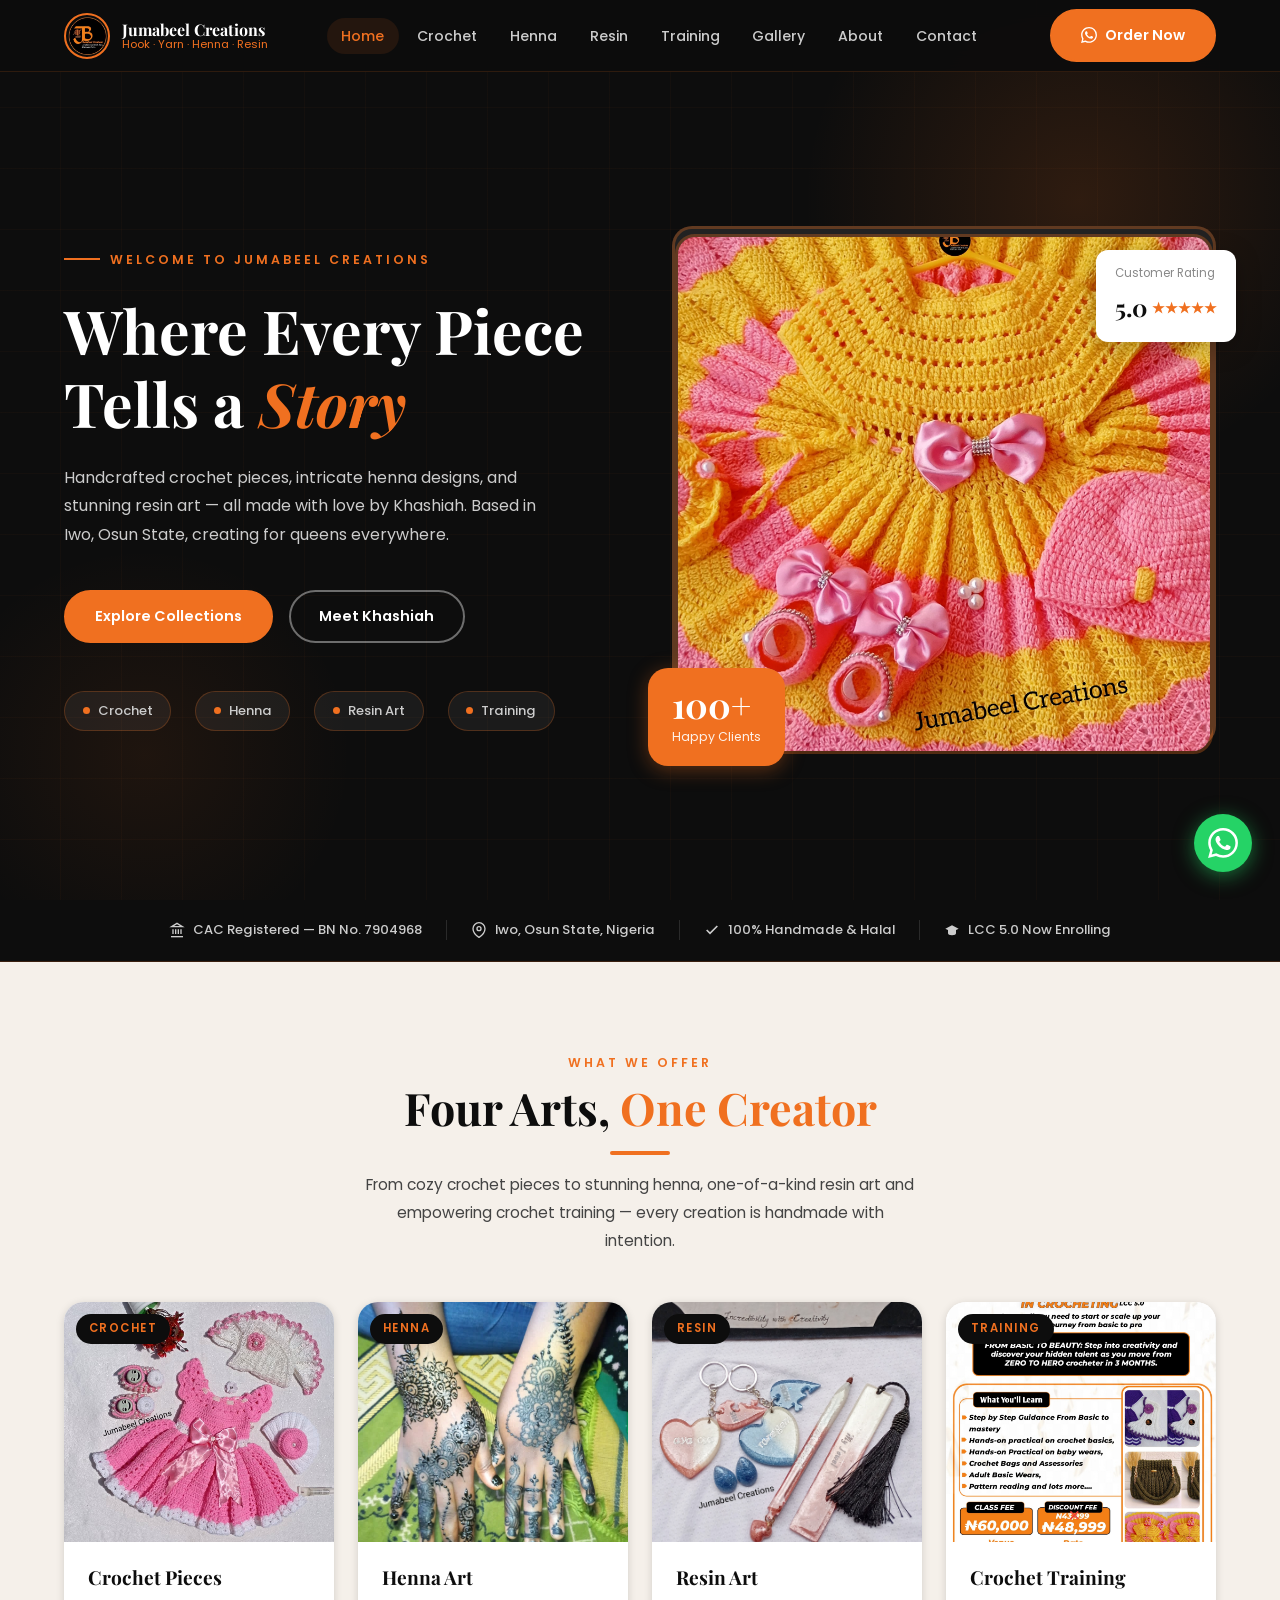
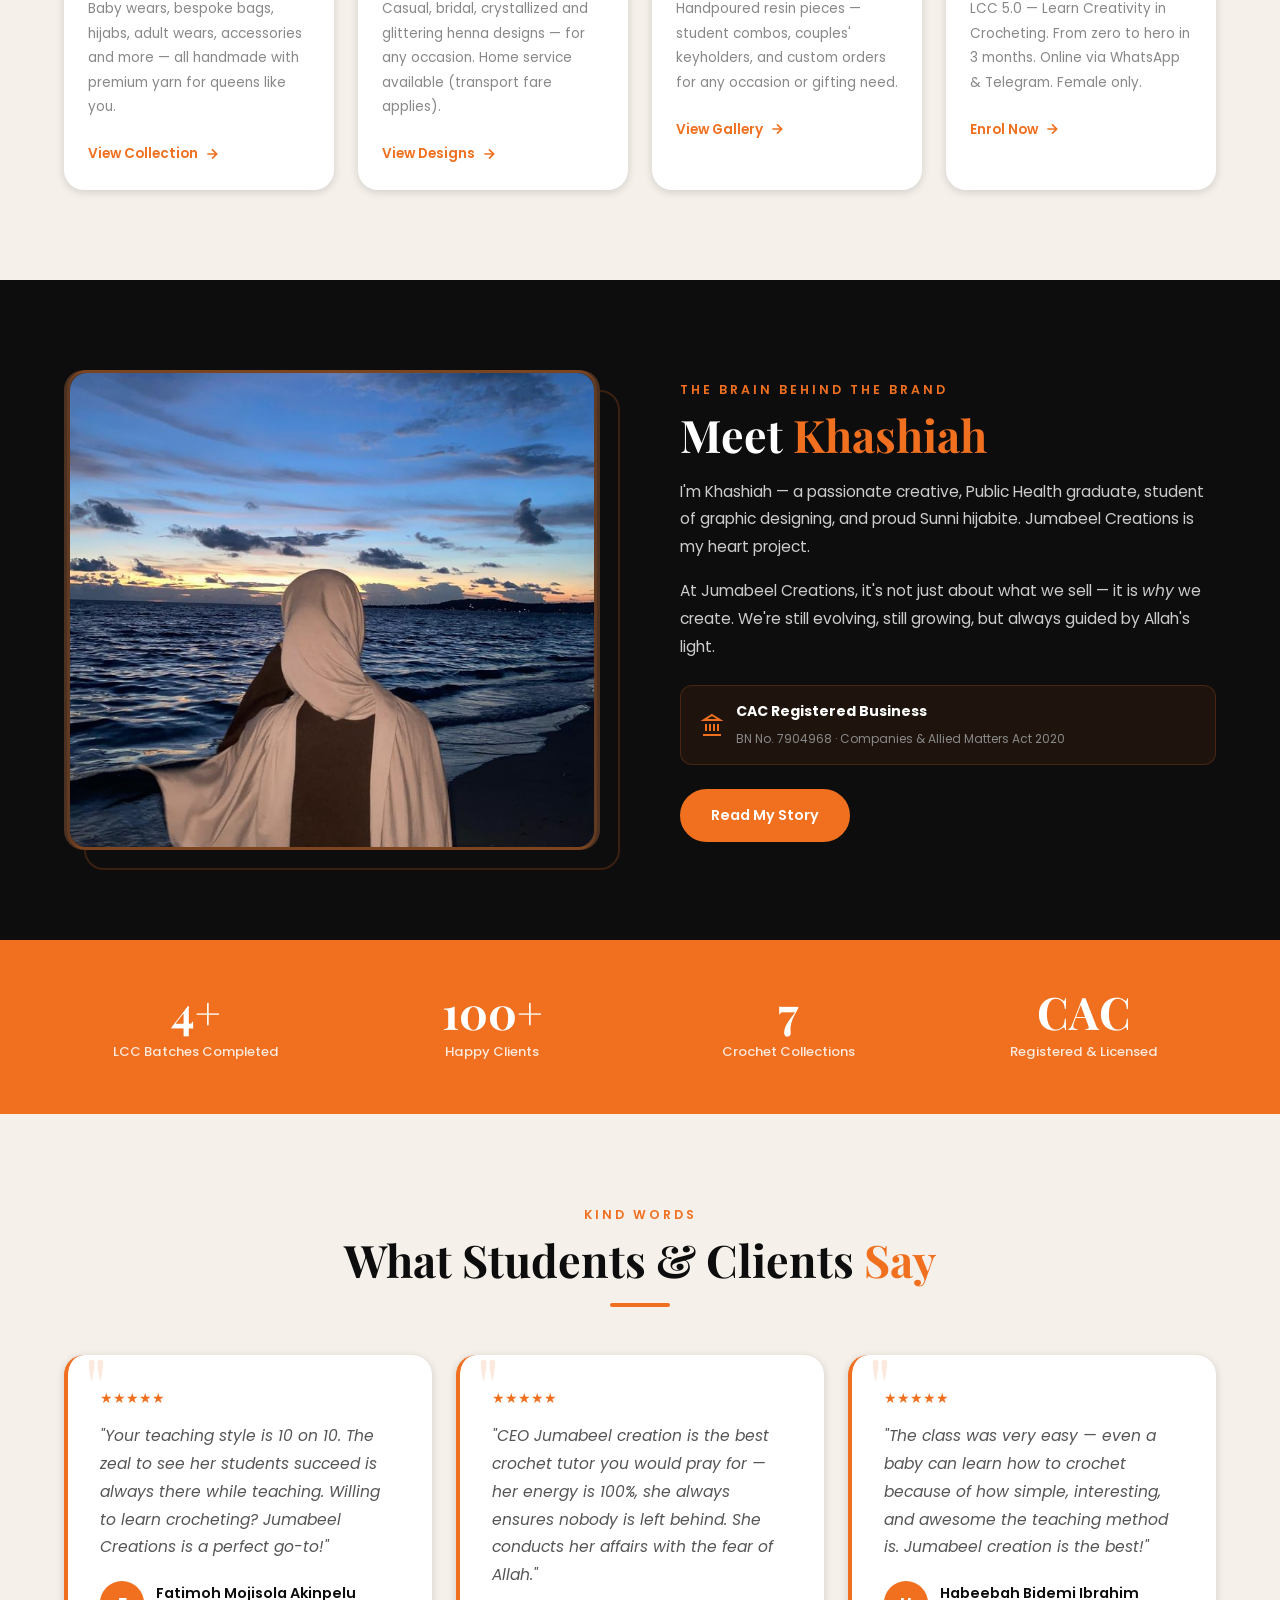
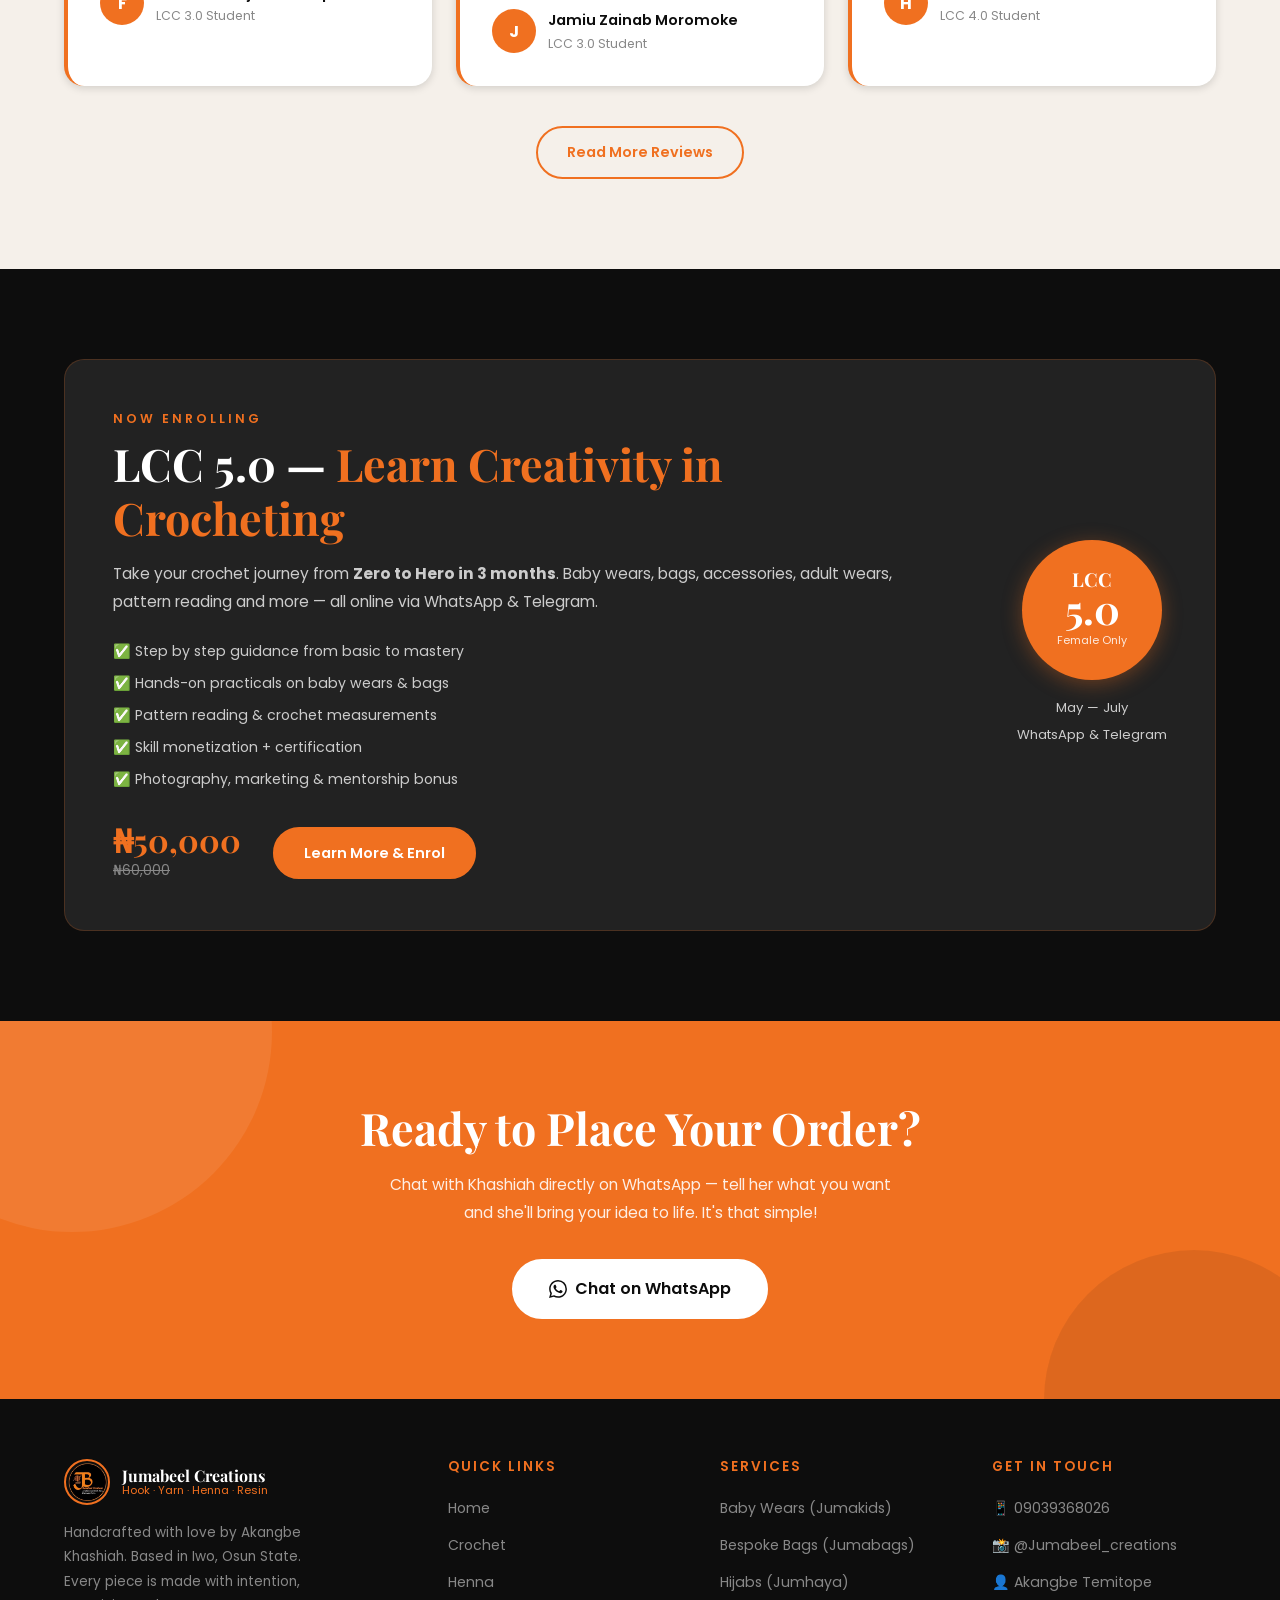
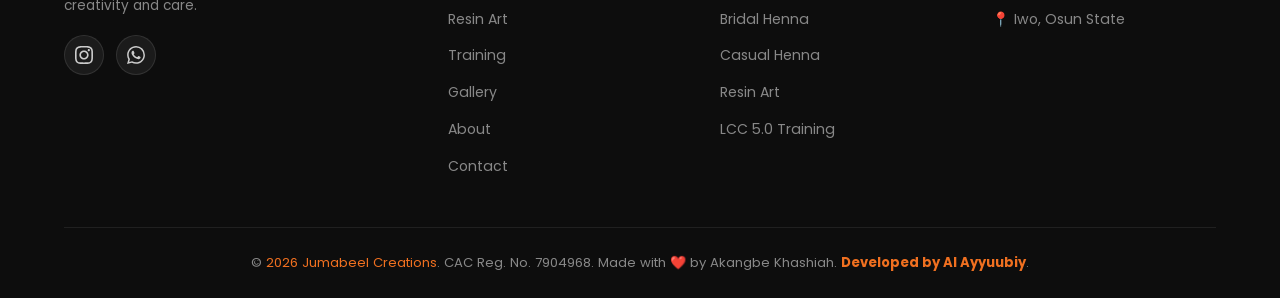
==== commit cd5163f1: "Add new features" ====
--- a/index.html
+++ b/index.html
@@ -407,7 +407,7 @@
         </div>
       </div>
       <div class="footer-bottom">
-        &copy; <span class="footer-year"></span> <span>Jumabeel Creations</span>. CAC Reg. No. 7904968. Made with ❤️ by Akangbe Khashiah.
+        &copy; <span class="footer-year"></span> <span>Jumabeel Creations</span>. CAC Reg. No. 7904968. Made with ❤️ by Akangbe Khashiah. <span><b>Developed by Al Ayyuubiy</b></span>.
       </div>
     </div>
   </footer>
--- a/css/style.css
+++ b/css/style.css
@@ -24,7 +24,7 @@
 
   --font-heading:  'Playfair Display', Georgia, serif;
   --font-body:     'Poppins', sans-serif;
-  --font-accent:   'Dancing Script', cursive;
+  --font-accent:   'Poppins', sans-serif;
 
   --radius:        12px;
   --radius-lg:     20px;
@@ -110,6 +110,7 @@
   width: 90%;
   max-width: 1200px;
   margin: 0 auto;
+  flex-wrap:wrap;
 }
 
 .section {
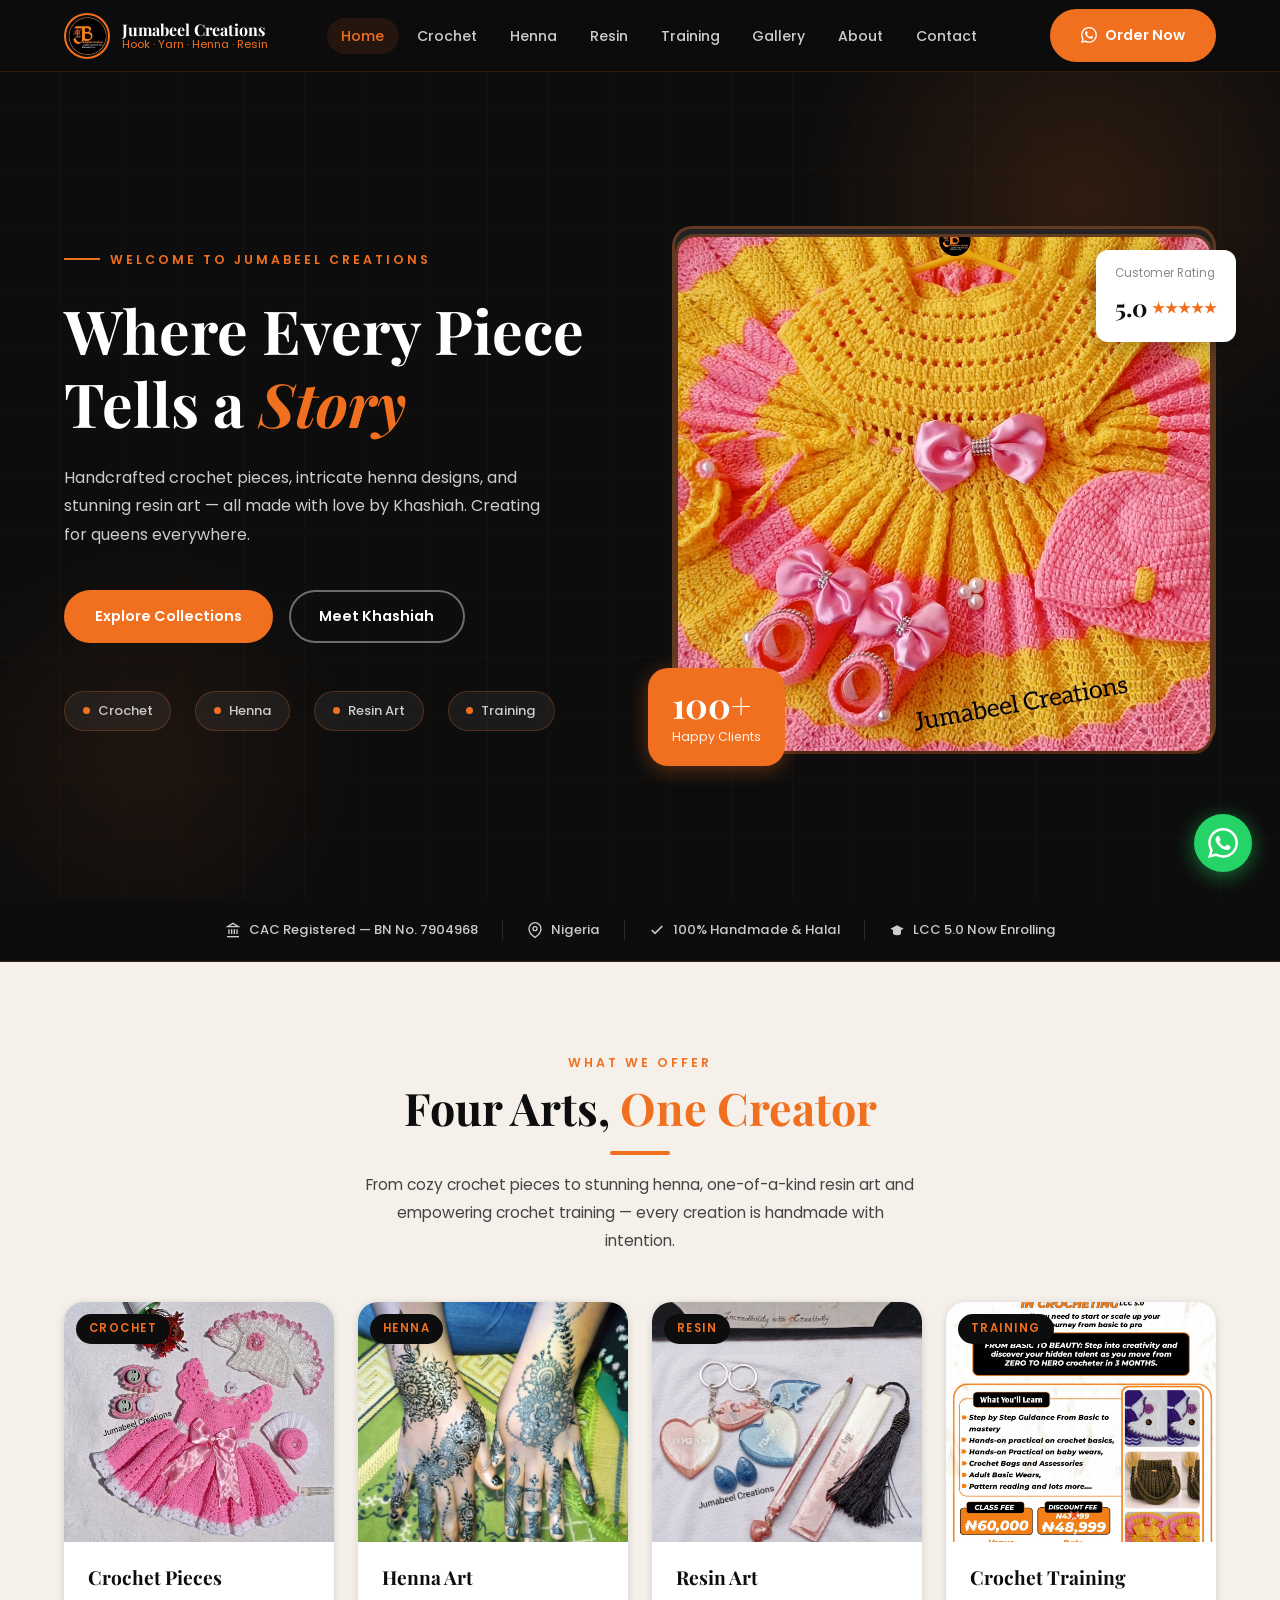
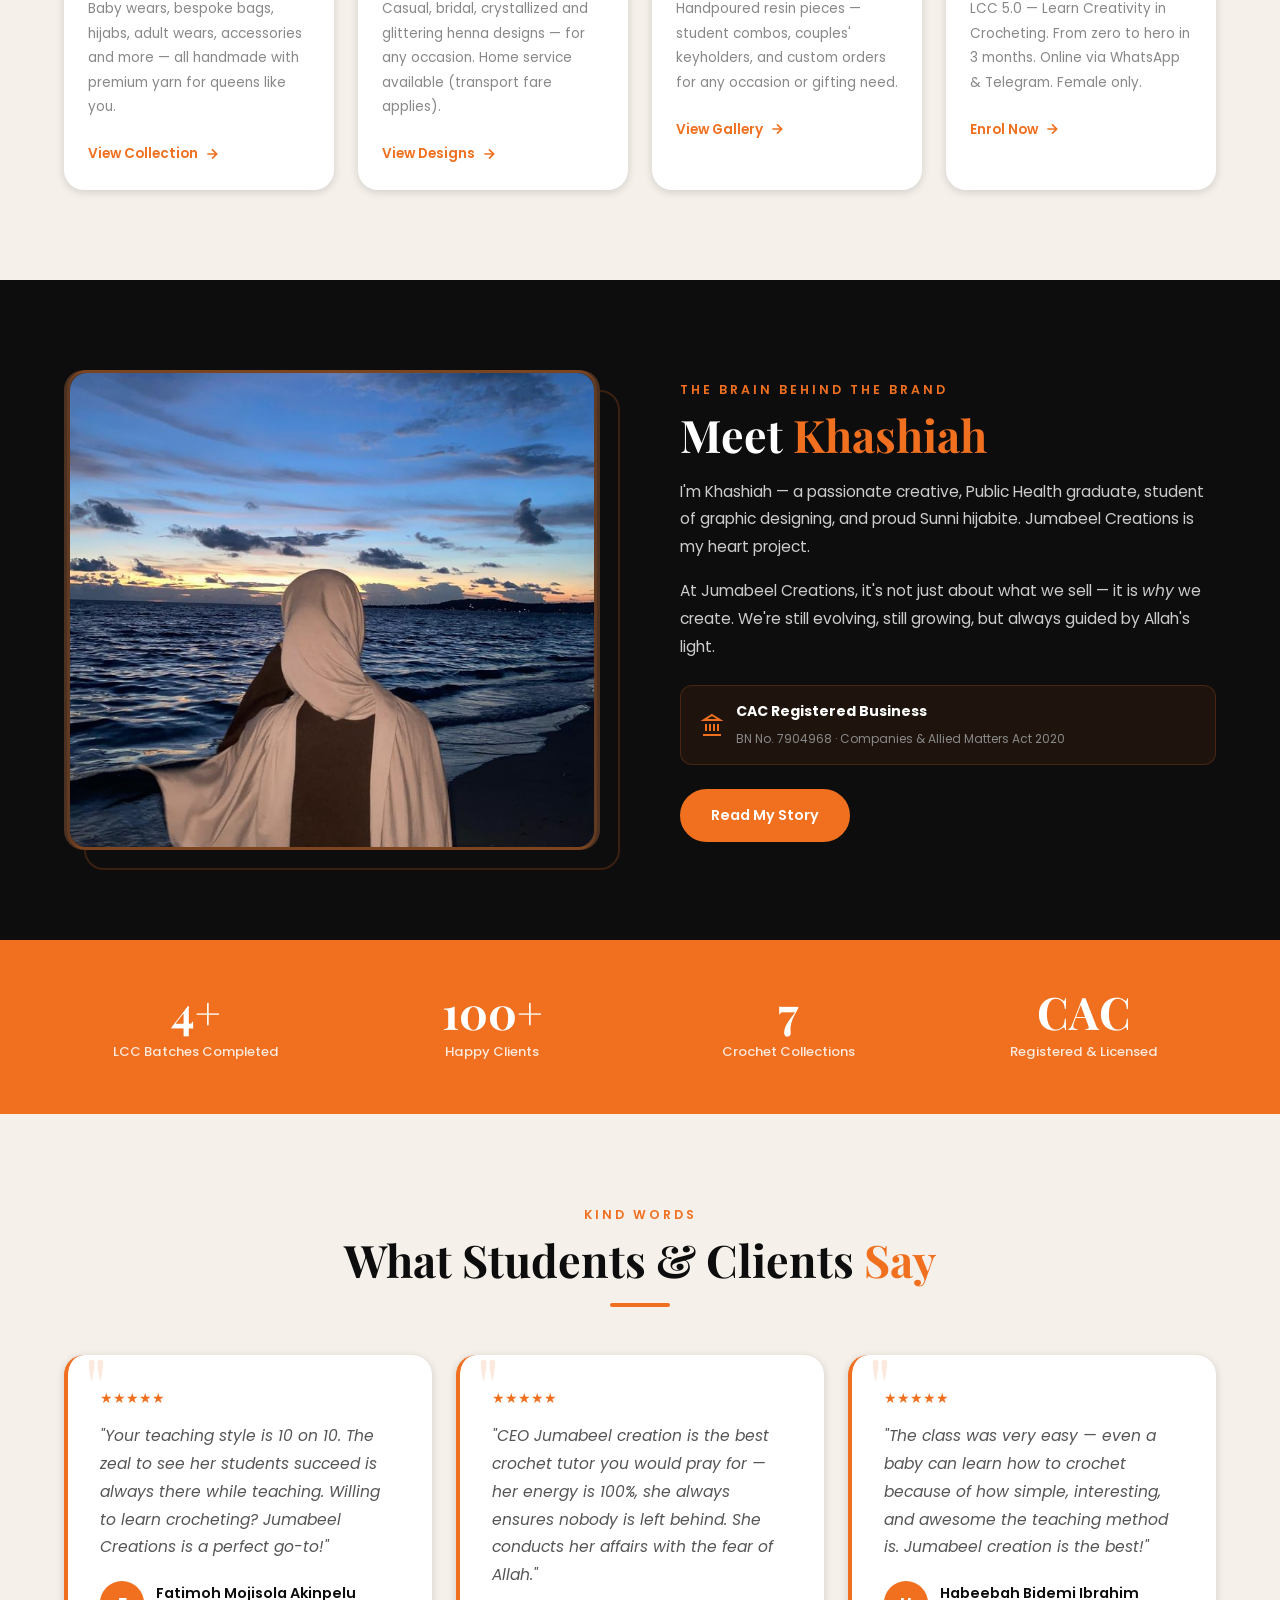
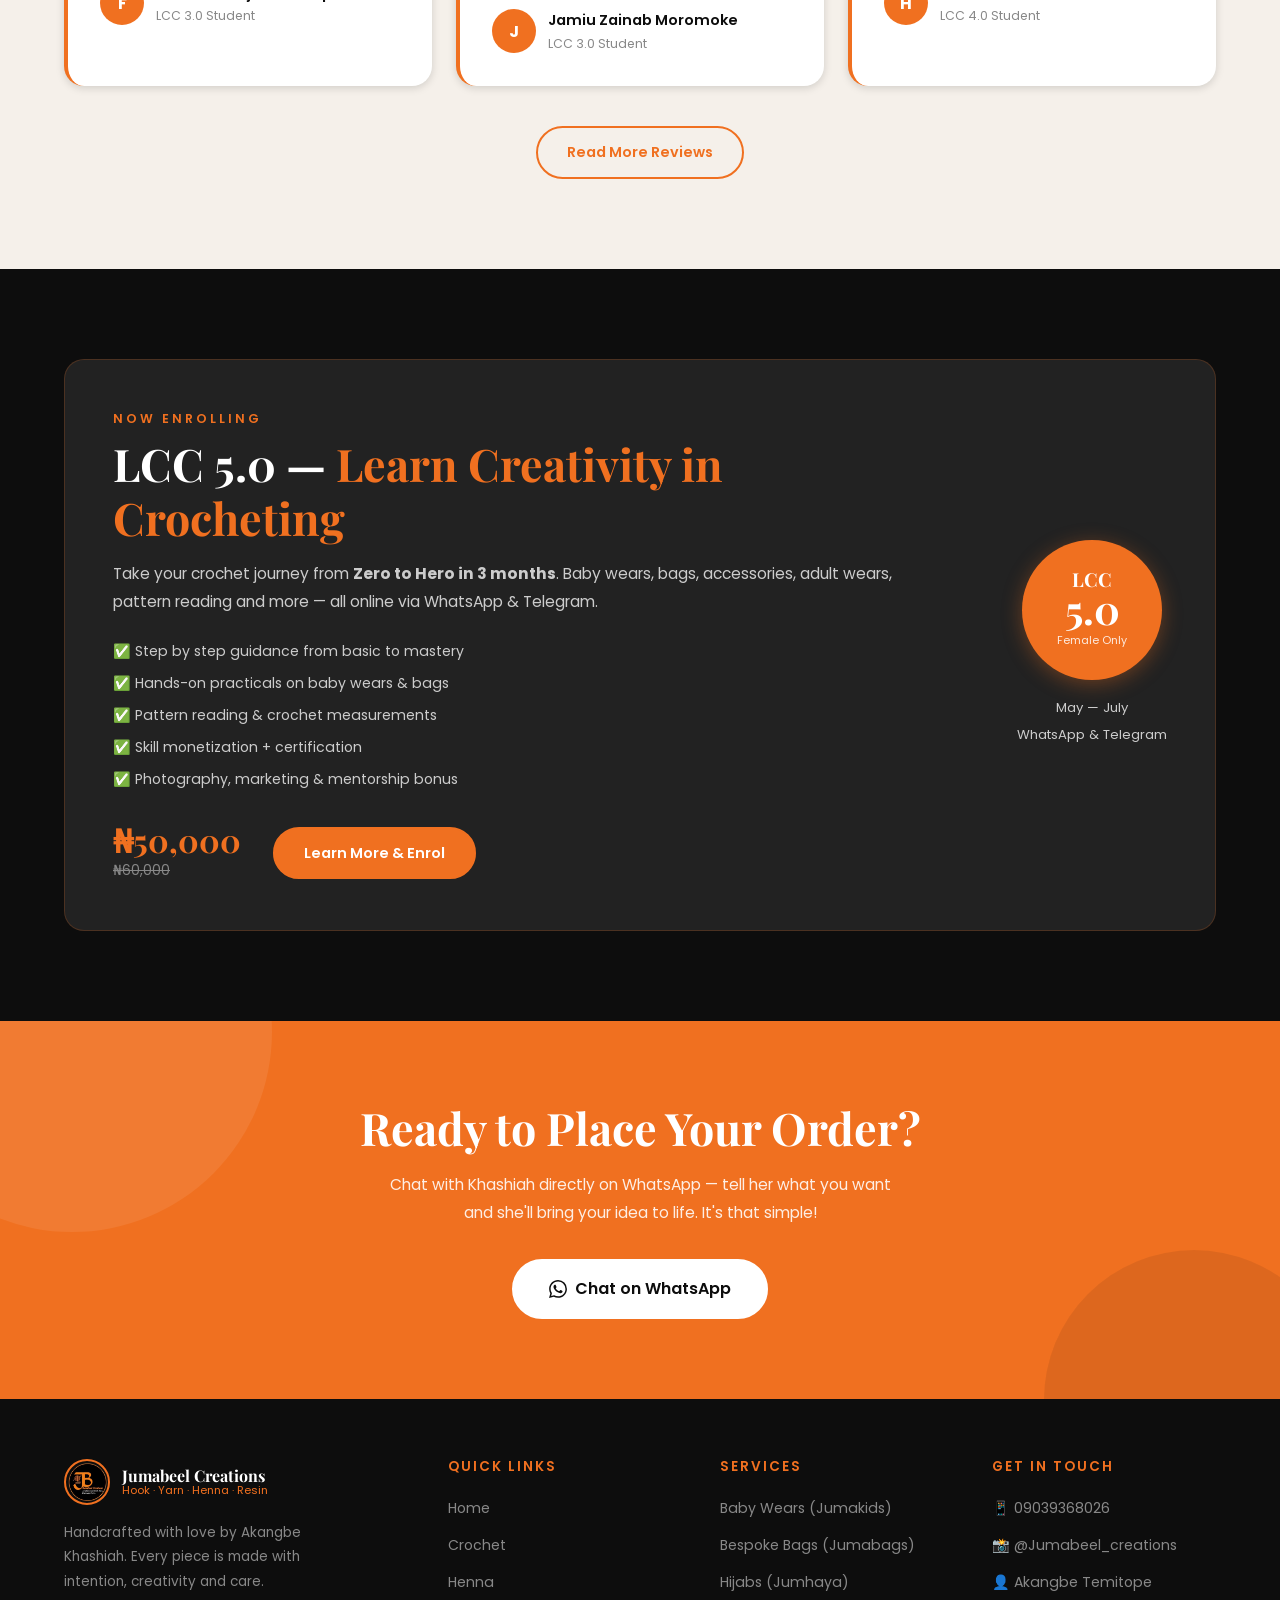
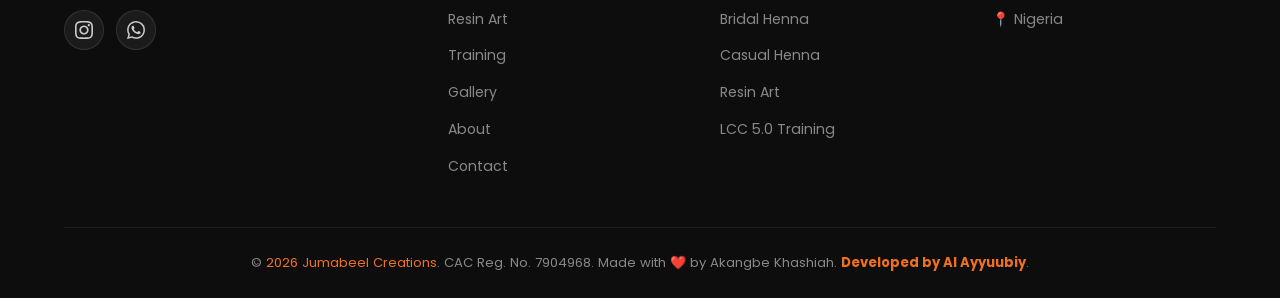
==== commit cf7647ce: "Add new feature" ====
--- a/index.html
+++ b/index.html
@@ -3,8 +3,8 @@
 <head>
   <meta charset="UTF-8" />
   <meta name="viewport" content="width=device-width, initial-scale=1.0" />
-  <meta name="description" content="Jumabeel Creations — Handcrafted crochet, henna art and resin pieces by Akangbe Khashiah. Based in Iwo, Osun State. Order via WhatsApp." />
-  <meta name="keywords" content="crochet Nigeria, henna Nigeria, resin art, Jumabeel Creations, handmade Nigeria, Iwo Osun" />
+  <meta name="description" content="Jumabeel Creations — Handcrafted crochet, henna art and resin pieces by Akangbe Khashiah. Order via WhatsApp." />
+  <meta name="keywords" content="crochet Nigeria, henna Nigeria, resin art, Jumabeel Creations, handmade Nigeria" />
   <meta name="author" content="Akangbe Khashiah" />
   <meta property="og:title" content="Jumabeel Creations" />
   <meta property="og:description" content="Creativity with Hook, Yarn, Henna and Resin." />
@@ -73,7 +73,7 @@
           <span>Welcome to Jumabeel Creations</span>
         </div>
         <h1>Where Every Piece<br/>Tells a <span class="name-highlight">Story</span></h1>
-        <p>Handcrafted crochet pieces, intricate henna designs, and stunning resin art — all made with love by Khashiah. Based in Iwo, Osun State, creating for queens everywhere.</p>
+        <p>Handcrafted crochet pieces, intricate henna designs, and stunning resin art — all made with love by Khashiah. Creating for queens everywhere.</p>
         <div class="hero-buttons">
           <a href="crochet.html" class="btn btn-primary">Explore Collections</a>
           <a href="about.html" class="btn btn-outline" style="color:#fff;border-color:rgba(255,255,255,0.4);">Meet Khashiah</a>
@@ -114,7 +114,7 @@
         <div class="trust-divider"></div>
         <div class="trust-item">
           <svg width="16" height="16" viewBox="0 0 24 24" fill="none" stroke="currentColor" stroke-width="2"><path d="M21 10c0 7-9 13-9 13s-9-6-9-13a9 9 0 0118 0z"/><circle cx="12" cy="10" r="3"/></svg>
-          <span>Iwo, Osun State, Nigeria</span>
+          <span>Nigeria</span>
         </div>
         <div class="trust-divider"></div>
         <div class="trust-item">
@@ -361,7 +361,7 @@
               <span class="brand-tagline">Hook · Yarn · Henna · Resin</span>
             </div>
           </a>
-          <p>Handcrafted with love by Akangbe Khashiah. Based in Iwo, Osun State. Every piece is made with intention, creativity and care.</p>
+          <p>Handcrafted with love by Akangbe Khashiah. Every piece is made with intention, creativity and care.</p>
           <div class="footer-social" style="margin-top:1rem;">
             <a href="https://instagram.com/Jumabeel_creations" class="social-icon" title="Instagram" target="_blank">
               <svg width="18" height="18" viewBox="0 0 24 24" fill="currentColor"><path d="M12 2.163c3.204 0 3.584.012 4.85.07 3.252.148 4.771 1.691 4.919 4.919.058 1.265.069 1.645.069 4.849 0 3.205-.012 3.584-.069 4.849-.149 3.225-1.664 4.771-4.919 4.919-1.266.058-1.644.07-4.85.07-3.204 0-3.584-.012-4.849-.07-3.26-.149-4.771-1.699-4.919-4.92-.058-1.265-.07-1.644-.07-4.849 0-3.204.013-3.583.07-4.849.149-3.227 1.664-4.771 4.919-4.919 1.266-.057 1.645-.069 4.849-.069zm0-2.163c-3.259 0-3.667.014-4.947.072-4.358.2-6.78 2.618-6.98 6.98-.059 1.281-.073 1.689-.073 4.948 0 3.259.014 3.668.072 4.948.2 4.358 2.618 6.78 6.98 6.98 1.281.058 1.689.072 4.948.072 3.259 0 3.668-.014 4.948-.072 4.354-.2 6.782-2.618 6.979-6.98.059-1.28.073-1.689.073-4.948 0-3.259-.014-3.667-.072-4.947-.196-4.354-2.617-6.78-6.979-6.98-1.281-.059-1.69-.073-4.949-.073zm0 5.838c-3.403 0-6.162 2.759-6.162 6.162s2.759 6.163 6.162 6.163 6.162-2.759 6.162-6.163c0-3.403-2.759-6.162-6.162-6.162zm0 10.162c-2.209 0-4-1.79-4-4 0-2.209 1.791-4 4-4s4 1.791 4 4c0 2.21-1.791 4-4 4zm6.406-11.845c-.796 0-1.441.645-1.441 1.44s.645 1.44 1.441 1.44c.795 0 1.439-.645 1.439-1.44s-.644-1.44-1.439-1.44z"/></svg>
@@ -402,7 +402,7 @@
             <li><a href="https://wa.me/2349039368026" target="_blank">📱 09039368026</a></li>
             <li><a href="https://instagram.com/Jumabeel_creations" target="_blank">📸 @Jumabeel_creations</a></li>
             <li><a href="https://facebook.com" target="_blank">👤 Akangbe Temitope</a></li>
-            <li><a href="#">📍 Iwo, Osun State</a></li>
+            <li><a href="#">📍 Nigeria</a></li>
           </ul>
         </div>
       </div>
